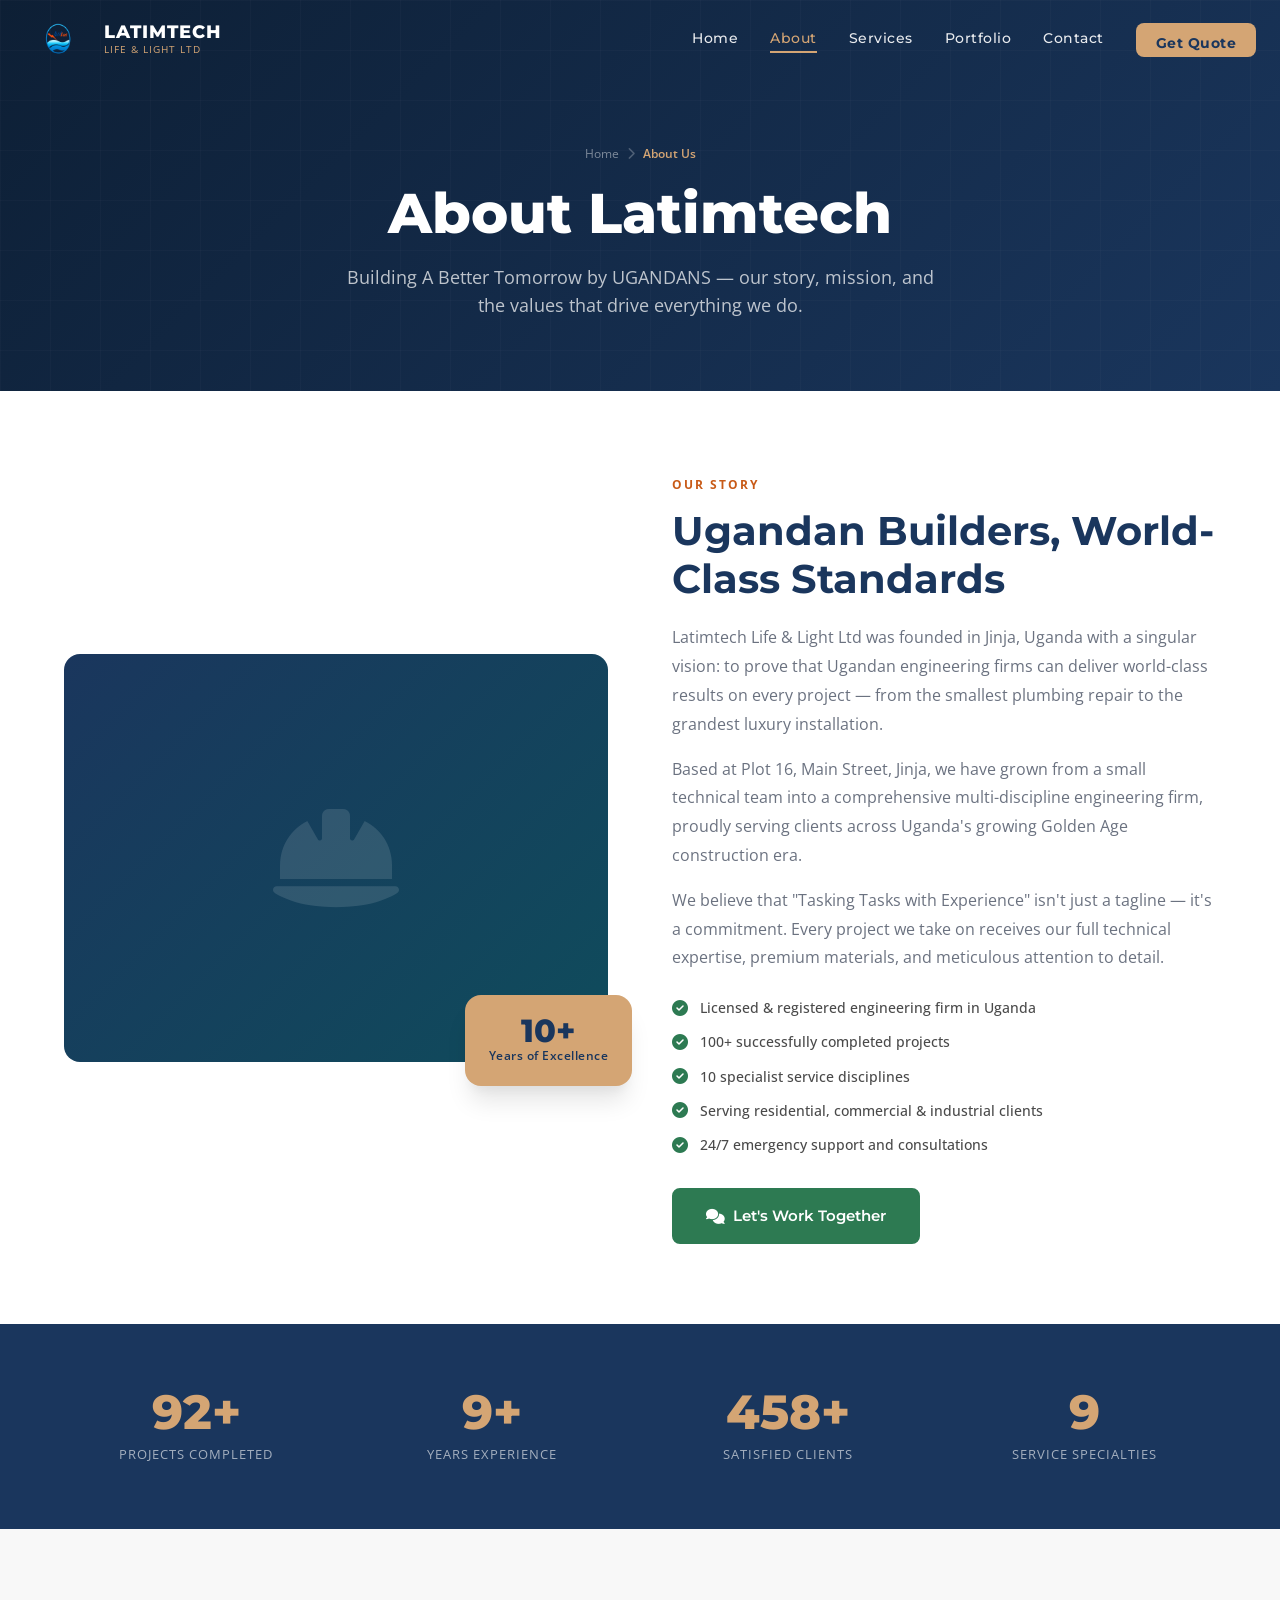
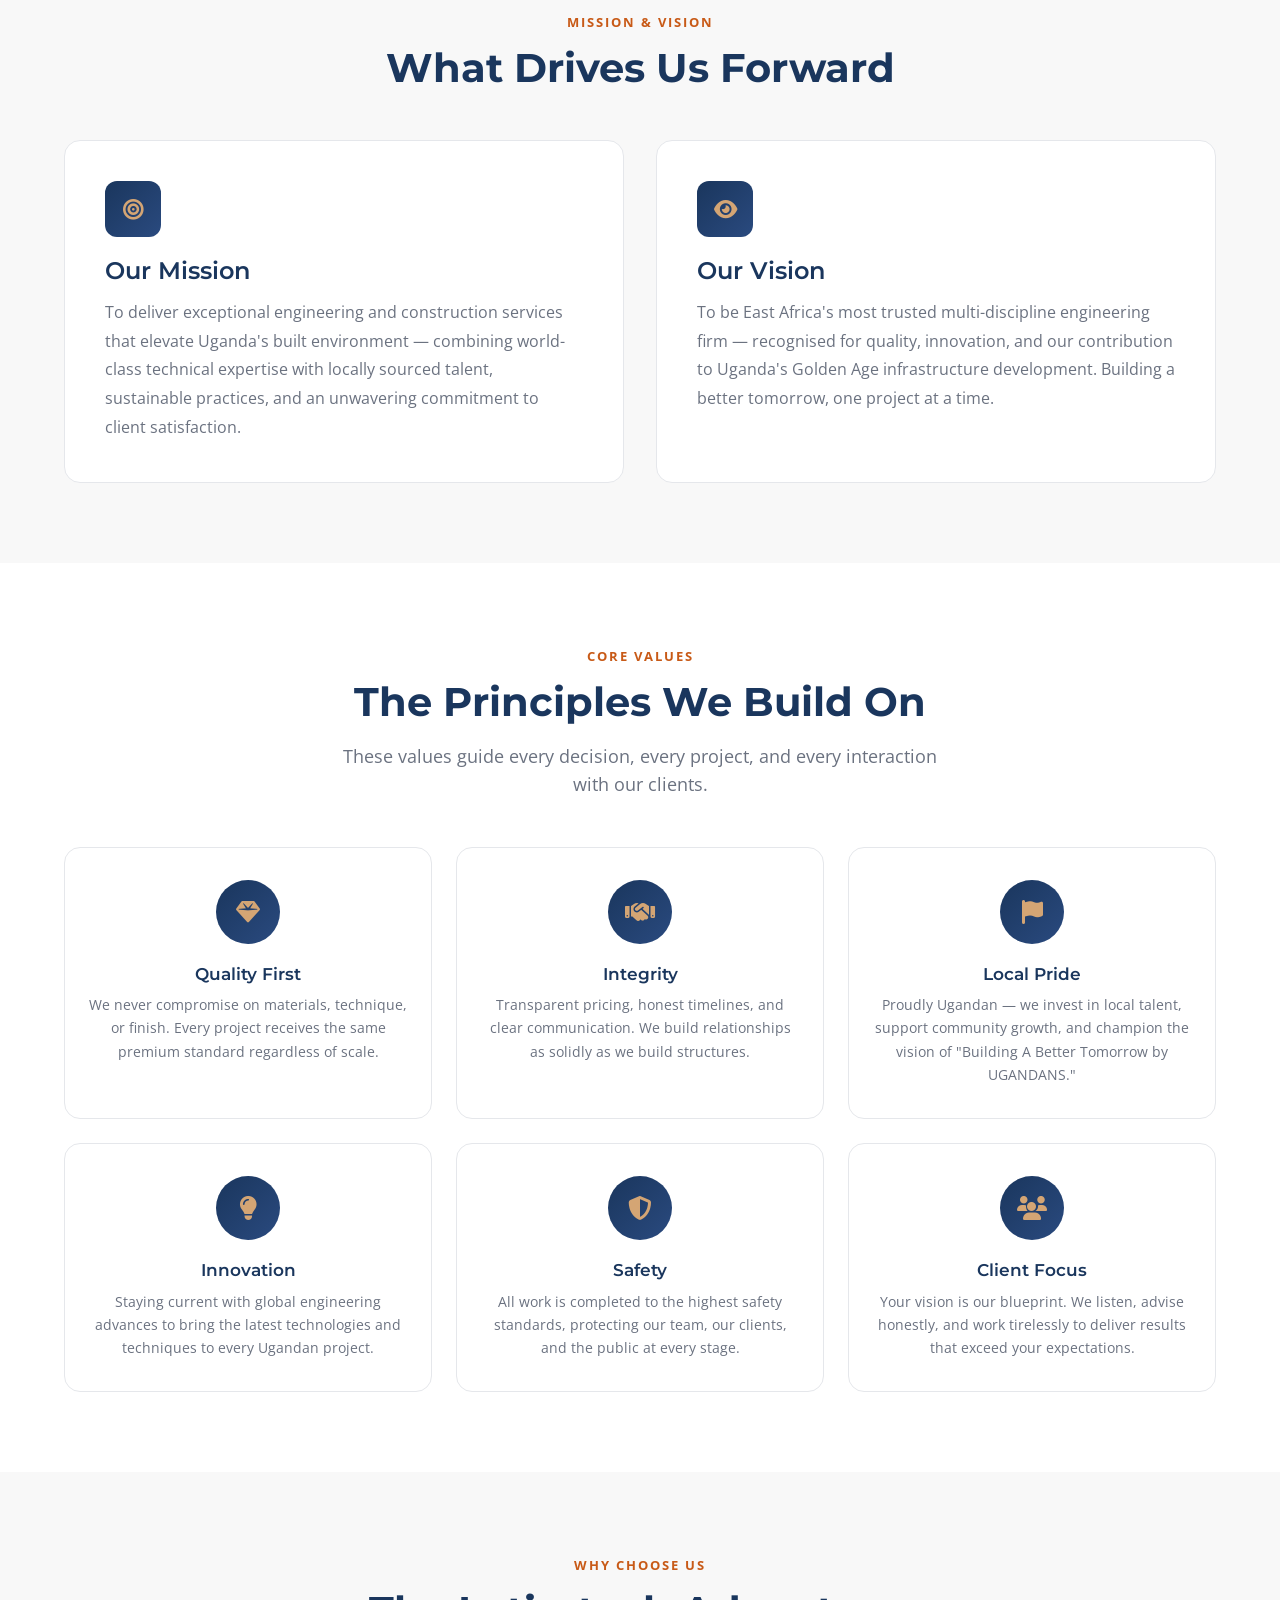
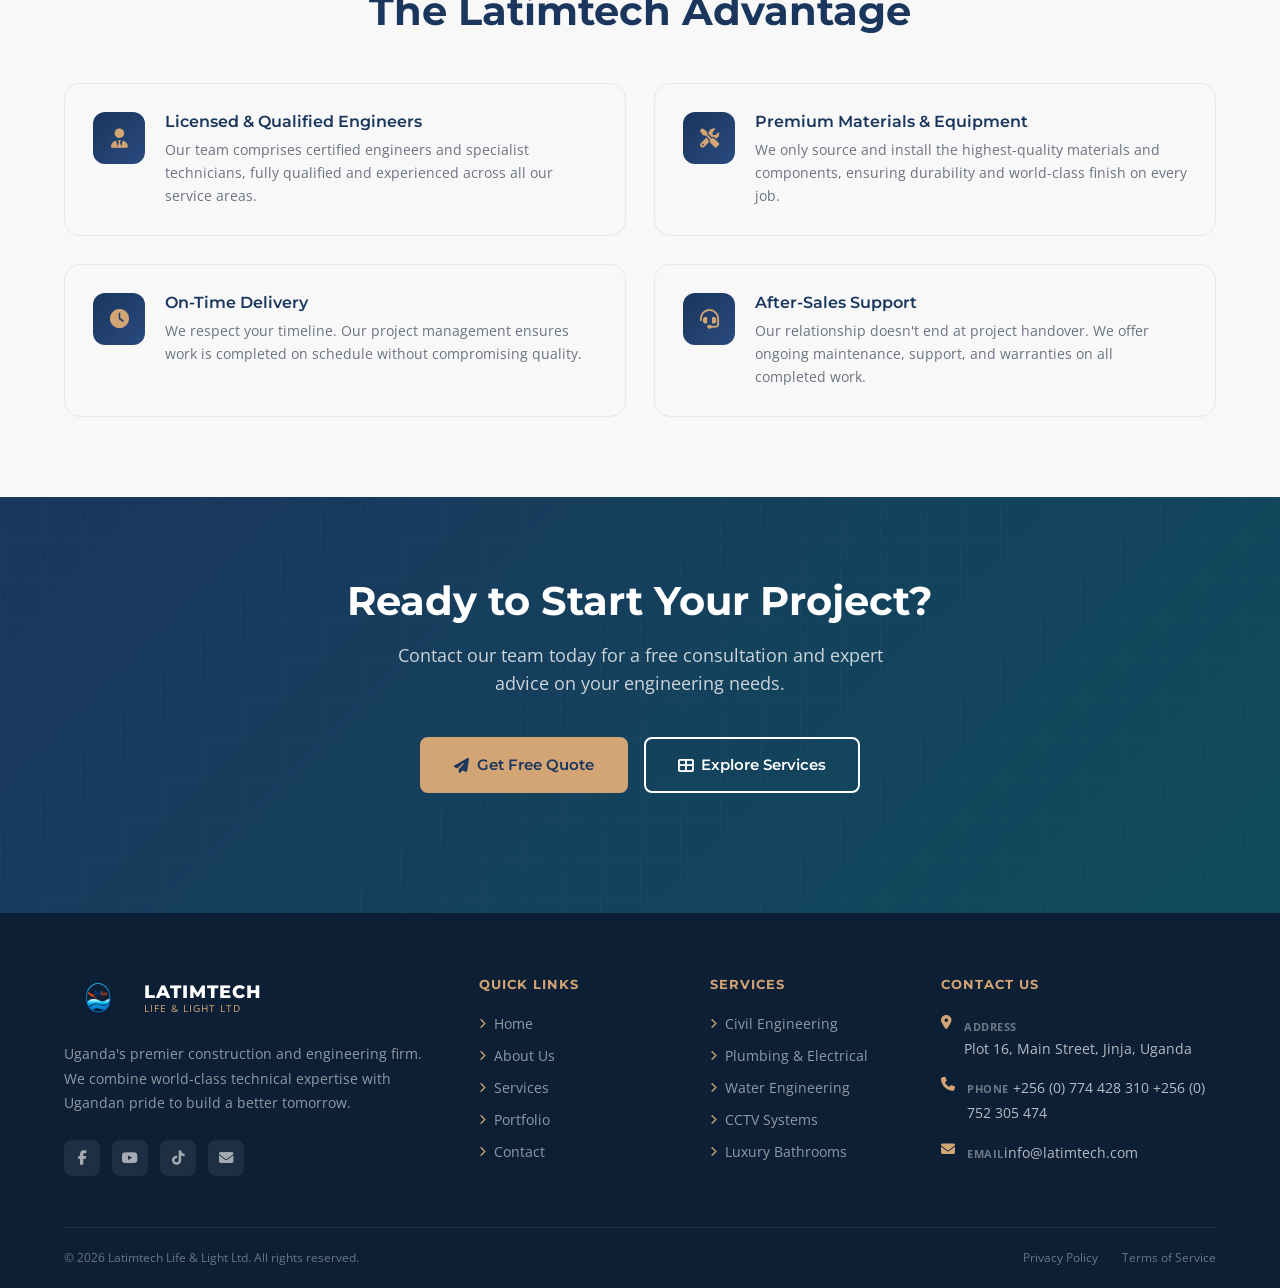
==== about.html @ 53594153 "Initial commit via Netlify" ====
<!DOCTYPE html>
<html lang="en">
<head>
  <meta charset="UTF-8" />
  <meta name="viewport" content="width=device-width, initial-scale=1.0" />
  <title>About Us — Latimtech Life & Light Ltd</title>
  <meta name="description" content="Learn about Latimtech Life & Light Ltd — Uganda's premier engineering firm based in Jinja. Our story, mission, values, and commitment to building a better Uganda." />
  <link rel="preconnect" href="https://fonts.googleapis.com" />
  <link rel="preconnect" href="https://fonts.gstatic.com" crossorigin />
  <link rel="preconnect" href="https://cdnjs.cloudflare.com" crossorigin />
  <link rel="preload" href="https://fonts.googleapis.com/css2?family=Montserrat:wght@400;500;600;700;800&family=Open+Sans:wght@300;400;500;600&display=swap" as="style" onload="this.onload=null;this.rel='stylesheet'" />
  <noscript><link href="https://fonts.googleapis.com/css2?family=Montserrat:wght@400;500;600;700;800&family=Open+Sans:wght@300;400;500;600&display=swap" rel="stylesheet" /></noscript>
  <link rel="preload" href="https://cdnjs.cloudflare.com/ajax/libs/font-awesome/6.4.2/css/all.min.css" as="style" onload="this.onload=null;this.rel='stylesheet'" />
  <noscript><link rel="stylesheet" href="https://cdnjs.cloudflare.com/ajax/libs/font-awesome/6.4.2/css/all.min.css" /></noscript>
  <link rel="stylesheet" href="css/style.css" />
</head>
<body>

<!-- ===== HEADER ===== -->
<header class="header scrolled" id="header">
  <nav class="nav">
    <a href="index.html" class="nav-logo">
      <img src="images/icon.png" class="nav-logo-img" alt="Latimtech Logo" width="45" height="45">
      <div class="nav-logo-text">
        <span class="name">LATIMTECH</span>
        <span class="tag">Life &amp; Light Ltd</span>
      </div>
    </a>
    <div class="nav-links">
      <a href="index.html">Home</a>
      <a href="about.html" class="active">About</a>
      <a href="services.html">Services</a>
      <a href="portfolio.html">Portfolio</a>
      <a href="contact.html">Contact</a>
      <a href="contact.html" class="nav-cta">Get Quote</a>
    </div>
    <button class="hamburger" id="hamburger" aria-label="Toggle navigation">
      <span></span><span></span><span></span>
    </button>
  </nav>
  <div class="mobile-menu" id="mobileMenu">
    <a href="index.html">Home</a>
    <a href="about.html">About Us</a>
    <a href="services.html">Services</a>
    <a href="portfolio.html">Portfolio</a>
    <a href="contact.html">Contact Us</a>
    <a href="contact.html" class="mobile-cta">Get Free Quote</a>
  </div>
</header>

<!-- ===== PAGE HERO ===== -->
<section class="page-hero">
  <div class="container">
    <div class="page-hero-content">
      <div class="breadcrumb">
        <a href="index.html">Home</a>
        <span class="sep"><i class="fas fa-chevron-right"></i></span>
        <span class="current">About Us</span>
      </div>
      <h1>About Latimtech</h1>
      <p>Building A Better Tomorrow by UGANDANS — our story, mission, and the values that drive everything we do.</p>
    </div>
  </div>
</section>

<!-- ===== OUR STORY ===== -->
<section class="section bg-white">
  <div class="container">
    <div class="about-story">
      <div class="about-visual fade-in-left">
        <div class="about-img-wrap">
          <i class="fas fa-hard-hat"></i>
        </div>
        <div class="about-badge">
          <div class="num">10+</div>
          <div class="lbl">Years of Excellence</div>
        </div>
      </div>
      <div class="about-text fade-in-right">
        <span class="label">Our Story</span>
        <h2>Ugandan Builders, World-Class Standards</h2>
        <p>Latimtech Life &amp; Light Ltd was founded in Jinja, Uganda with a singular vision: to prove that Ugandan engineering firms can deliver world-class results on every project — from the smallest plumbing repair to the grandest luxury installation.</p>
        <p>Based at Plot 16, Main Street, Jinja, we have grown from a small technical team into a comprehensive multi-discipline engineering firm, proudly serving clients across Uganda's growing Golden Age construction era.</p>
        <p>We believe that "Tasking Tasks with Experience" isn't just a tagline — it's a commitment. Every project we take on receives our full technical expertise, premium materials, and meticulous attention to detail.</p>
        <div class="about-checks">
          <div class="about-check"><i class="fas fa-check-circle"></i> Licensed &amp; registered engineering firm in Uganda</div>
          <div class="about-check"><i class="fas fa-check-circle"></i> 100+ successfully completed projects</div>
          <div class="about-check"><i class="fas fa-check-circle"></i> 10 specialist service disciplines</div>
          <div class="about-check"><i class="fas fa-check-circle"></i> Serving residential, commercial &amp; industrial clients</div>
          <div class="about-check"><i class="fas fa-check-circle"></i> 24/7 emergency support and consultations</div>
        </div>
        <a href="contact.html" class="btn btn-primary"><i class="fas fa-comments"></i> Let's Work Together</a>
      </div>
    </div>
  </div>
</section>

<!-- ===== STATS ===== -->
<section class="stats-band">
  <div class="container">
    <div class="stats-grid">
      <div class="stat-item text-center">
        <div class="stat-number" data-count="100" data-suffix="+">100+</div>
        <div class="stat-label">Projects Completed</div>
      </div>
      <div class="stat-item text-center">
        <div class="stat-number" data-count="10" data-suffix="+">10+</div>
        <div class="stat-label">Years Experience</div>
      </div>
      <div class="stat-item text-center">
        <div class="stat-number" data-count="500" data-suffix="+">500+</div>
        <div class="stat-label">Satisfied Clients</div>
      </div>
      <div class="stat-item text-center">
        <div class="stat-number" data-count="10" data-suffix="">10</div>
        <div class="stat-label">Service Specialties</div>
      </div>
    </div>
  </div>
</section>

<!-- ===== MISSION & VISION ===== -->
<section class="section bg-gray">
  <div class="container">
    <div class="section-header fade-in">
      <span class="label">Mission &amp; Vision</span>
      <h2>What Drives Us Forward</h2>
    </div>
    <div class="two-col-grid fade-in">
      <div class="info-card">
        <div class="info-icon"><i class="fas fa-bullseye"></i></div>
        <h3>Our Mission</h3>
        <p>To deliver exceptional engineering and construction services that elevate Uganda's built environment — combining world-class technical expertise with locally sourced talent, sustainable practices, and an unwavering commitment to client satisfaction.</p>
      </div>
      <div class="info-card">
        <div class="info-icon"><i class="fas fa-eye"></i></div>
        <h3>Our Vision</h3>
        <p>To be East Africa's most trusted multi-discipline engineering firm — recognised for quality, innovation, and our contribution to Uganda's Golden Age infrastructure development. Building a better tomorrow, one project at a time.</p>
      </div>
    </div>
  </div>
</section>

<!-- ===== CORE VALUES ===== -->
<section class="section bg-white">
  <div class="container">
    <div class="section-header fade-in">
      <span class="label">Core Values</span>
      <h2>The Principles We Build On</h2>
      <p>These values guide every decision, every project, and every interaction with our clients.</p>
    </div>
    <div class="values-grid">
      <div class="value-card">
        <div class="value-icon"><i class="fas fa-gem"></i></div>
        <h3>Quality First</h3>
        <p>We never compromise on materials, technique, or finish. Every project receives the same premium standard regardless of scale.</p>
      </div>
      <div class="value-card">
        <div class="value-icon"><i class="fas fa-handshake"></i></div>
        <h3>Integrity</h3>
        <p>Transparent pricing, honest timelines, and clear communication. We build relationships as solidly as we build structures.</p>
      </div>
      <div class="value-card">
        <div class="value-icon"><i class="fas fa-flag"></i></div>
        <h3>Local Pride</h3>
        <p>Proudly Ugandan — we invest in local talent, support community growth, and champion the vision of "Building A Better Tomorrow by UGANDANS."</p>
      </div>
      <div class="value-card">
        <div class="value-icon"><i class="fas fa-lightbulb"></i></div>
        <h3>Innovation</h3>
        <p>Staying current with global engineering advances to bring the latest technologies and techniques to every Ugandan project.</p>
      </div>
      <div class="value-card">
        <div class="value-icon"><i class="fas fa-shield-alt"></i></div>
        <h3>Safety</h3>
        <p>All work is completed to the highest safety standards, protecting our team, our clients, and the public at every stage.</p>
      </div>
      <div class="value-card">
        <div class="value-icon"><i class="fas fa-users"></i></div>
        <h3>Client Focus</h3>
        <p>Your vision is our blueprint. We listen, advise honestly, and work tirelessly to deliver results that exceed your expectations.</p>
      </div>
    </div>
  </div>
</section>

<!-- ===== WHY CHOOSE US ===== -->
<section class="section bg-gray">
  <div class="container">
    <div class="section-header fade-in">
      <span class="label">Why Choose Us</span>
      <h2>The Latimtech Advantage</h2>
    </div>
    <div class="why-grid">
      <div class="why-item">
        <div class="why-icon"><i class="fas fa-user-tie"></i></div>
        <div class="why-text">
          <h4>Licensed &amp; Qualified Engineers</h4>
          <p>Our team comprises certified engineers and specialist technicians, fully qualified and experienced across all our service areas.</p>
        </div>
      </div>
      <div class="why-item">
        <div class="why-icon"><i class="fas fa-tools"></i></div>
        <div class="why-text">
          <h4>Premium Materials &amp; Equipment</h4>
          <p>We only source and install the highest-quality materials and components, ensuring durability and world-class finish on every job.</p>
        </div>
      </div>
      <div class="why-item">
        <div class="why-icon"><i class="fas fa-clock"></i></div>
        <div class="why-text">
          <h4>On-Time Delivery</h4>
          <p>We respect your timeline. Our project management ensures work is completed on schedule without compromising quality.</p>
        </div>
      </div>
      <div class="why-item">
        <div class="why-icon"><i class="fas fa-headset"></i></div>
        <div class="why-text">
          <h4>After-Sales Support</h4>
          <p>Our relationship doesn't end at project handover. We offer ongoing maintenance, support, and warranties on all completed work.</p>
        </div>
      </div>
    </div>
  </div>
</section>

<!-- ===== CTA ===== -->
<section class="cta-section">
  <div class="container">
    <div class="cta-content fade-in">
      <h2>Ready to Start Your Project?</h2>
      <p>Contact our team today for a free consultation and expert advice on your engineering needs.</p>
      <div class="cta-actions">
        <a href="contact.html" class="btn btn-gold"><i class="fas fa-paper-plane"></i> Get Free Quote</a>
        <a href="services.html" class="btn btn-secondary"><i class="fas fa-th-large"></i> Explore Services</a>
      </div>
    </div>
  </div>
</section>

<!-- ===== FOOTER ===== -->
<footer class="footer">
  <div class="container">
    <div class="footer-grid">
      <div class="footer-brand">
        <a href="index.html" class="nav-logo">
          <img src="images/icon.png" class="nav-logo-img" alt="Latimtech Logo" width="45" height="45">
          <div class="nav-logo-text">
            <span class="name">LATIMTECH</span>
            <span class="tag">Life &amp; Light Ltd</span>
          </div>
        </a>
        <p>Uganda's premier construction and engineering firm. We combine world-class technical expertise with Ugandan pride to build a better tomorrow.</p>
        <div class="footer-social">
          <a href="https://www.facebook.com/share/1B4zsSedzb/" class="social-link" target="_blank" rel="noopener" aria-label="Facebook"><i class="fab fa-facebook-f"></i></a>
          <a href="https://youtube.com/@latimjoseph6804?si=GJ_v-BW0ujTYFnk6" class="social-link" target="_blank" rel="noopener" aria-label="YouTube"><i class="fab fa-youtube"></i></a>
          <a href="https://tiktok.com/@latimtech" class="social-link" target="_blank" rel="noopener" aria-label="TikTok"><i class="fab fa-tiktok"></i></a>
          <a href="mailto:info@latimtech.com" class="social-link" aria-label="Email"><i class="fas fa-envelope"></i></a>
        </div>
      </div>
      <div class="footer-col">
        <h5>Quick Links</h5>
        <ul class="footer-links">
          <li><a href="index.html"><i class="fas fa-chevron-right"></i> Home</a></li>
          <li><a href="about.html"><i class="fas fa-chevron-right"></i> About Us</a></li>
          <li><a href="services.html"><i class="fas fa-chevron-right"></i> Services</a></li>
          <li><a href="portfolio.html"><i class="fas fa-chevron-right"></i> Portfolio</a></li>
          <li><a href="contact.html"><i class="fas fa-chevron-right"></i> Contact</a></li>
        </ul>
      </div>
      <div class="footer-col">
        <h5>Services</h5>
        <ul class="footer-links">
          <li><a href="services.html"><i class="fas fa-chevron-right"></i> Civil Engineering</a></li>
          <li><a href="services.html"><i class="fas fa-chevron-right"></i> Plumbing &amp; Electrical</a></li>
          <li><a href="services.html"><i class="fas fa-chevron-right"></i> Water Engineering</a></li>
          <li><a href="services.html"><i class="fas fa-chevron-right"></i> CCTV Systems</a></li>
          <li><a href="services.html"><i class="fas fa-chevron-right"></i> Luxury Bathrooms</a></li>
        </ul>
      </div>
      <div class="footer-col">
        <h5>Contact Us</h5>
        <div class="footer-contact-item">
          <i class="fas fa-map-marker-alt"></i>
          <div><span class="fc-label">Address</span><p>Plot 16, Main Street, Jinja, Uganda</p></div>
        </div>
        <div class="footer-contact-item">
          <i class="fas fa-phone"></i>
          <div>
            <span class="fc-label">Phone</span>
            <a href="tel:+256774428310">+256 (0) 774 428 310</a>
            <a href="tel:+256752305474">+256 (0) 752 305 474</a>
          </div>
        </div>
        <div class="footer-contact-item">
          <i class="fas fa-envelope"></i>
          <div><span class="fc-label">Email</span><a href="mailto:info@latimtech.com">info@latimtech.com</a></div>
        </div>
      </div>
    </div>
  </div>
  <div class="container">
    <div class="footer-bottom">
      <p>&copy; 2026 Latimtech Life &amp; Light Ltd. All rights reserved.</p>
      <div class="footer-links-row"><a href="#">Privacy Policy</a><a href="#">Terms of Service</a></div>
    </div>
  </div>
</footer>

<script src="js/main.js" defer></script>
</body>
</html>
---- css/style.css ----
/* ============================================================
   LATIMTECH LIFE & LIGHT LTD — Modern Website Stylesheet
   ============================================================ */

/* --- Reset & Base ----------------------------------------- */
*, *::before, *::after { box-sizing: border-box; margin: 0; padding: 0; }
html { scroll-behavior: smooth; font-size: 16px; }
body {
  font-family: 'Open Sans', sans-serif;
  color: var(--text);
  background-color: var(--bg);
  line-height: 1.6;
  overflow-x: hidden;
}

/* --- CSS Variables ---------------------------------------- */
:root {
  --primary:       #1A365D;
  --primary-dark:  #0D1F35;
  --primary-light: #2A4A7F;
  --secondary:     #D4A574;
  --accent:        #C85A17;
  --cta:           #2D7A52;
  --cta-dark:      #1F5A3A;
  --text:          #4A4A4A;
  --text-light:    #6B7280;
  --bg:            #F8F8F8;
  --bg-dark:       #F0F0F0;
  --white:         #FFFFFF;
  --border:        #E5E7EB;
  --shadow:        0 4px 6px -1px rgba(0,0,0,.10), 0 2px 4px -1px rgba(0,0,0,.06);
  --shadow-lg:     0 10px 15px -3px rgba(0,0,0,.10), 0 4px 6px -2px rgba(0,0,0,.05);
  --shadow-xl:     0 20px 25px -5px rgba(0,0,0,.10), 0 10px 10px -5px rgba(0,0,0,.04);
  --radius:        8px;
  --radius-lg:     16px;
  --transition:    all 0.3s ease;
  --nav-height:    80px;
}

/* --- Typography ------------------------------------------- */
h1,h2,h3,h4,h5,h6 { font-family:'Montserrat',sans-serif; line-height:1.2; color:var(--primary); }
h1 { font-size:clamp(2rem,5vw,3.5rem);   font-weight:800; }
h2 { font-size:clamp(1.75rem,4vw,2.5rem); font-weight:700; }
h3 { font-size:clamp(1.2rem,3vw,1.5rem);  font-weight:600; }
h4 { font-size:1.125rem; font-weight:600; }
p  { margin-bottom:1rem; color:var(--text); }
a  { color:var(--primary); text-decoration:none; transition:var(--transition); }
a:hover { color:var(--accent); }
ul { list-style:none; }
img { max-width:100%; height:auto; display:block; }

/* --- Utilities -------------------------------------------- */
.container { max-width:1200px; margin:0 auto; padding:0 1.5rem; }
.section    { padding:5rem 0; }
.text-center { text-align:center; }
.bg-white    { background-color:var(--white); }
.bg-gray     { background-color:var(--bg); }
.bg-primary  { background-color:var(--primary); }

.section-header { text-align:center; margin-bottom:3rem; }
.section-header .label {
  display:inline-block; font-size:.8rem; font-weight:700;
  letter-spacing:2px; text-transform:uppercase;
  color:var(--accent); margin-bottom:.75rem;
}
.section-header h2 { margin-bottom:1rem; }
.section-header p  {
  font-size:1.1rem; color:var(--text-light);
  max-width:600px; margin:0 auto;
}

/* Buttons */
.btn {
  display:inline-flex; align-items:center; gap:.5rem;
  padding:.875rem 2rem; border-radius:var(--radius);
  font-family:'Montserrat',sans-serif; font-weight:600;
  font-size:.9375rem; transition:var(--transition);
  cursor:pointer; border:2px solid transparent;
}
.btn-primary { background:var(--cta); color:var(--white); border-color:var(--cta); }
.btn-primary:hover {
  background:var(--cta-dark); border-color:var(--cta-dark); color:var(--white);
  transform:translateY(-2px); box-shadow:0 8px 20px rgba(45,122,82,.3);
}
.btn-secondary { background:transparent; color:var(--white); border-color:var(--white); }
.btn-secondary:hover { background:var(--white); color:var(--primary); }
.btn-outline { background:transparent; color:var(--primary); border-color:var(--primary); }
.btn-outline:hover { background:var(--primary); color:var(--white); }
.btn-gold { background:var(--secondary); color:var(--primary); border-color:var(--secondary); }
.btn-gold:hover { background:#C4955E; border-color:#C4955E; transform:translateY(-2px); }

/* Scroll animations */
.fade-in       { opacity:0; transform:translateY(30px); transition:opacity .6s ease,transform .6s ease; }
.fade-in-left  { opacity:0; transform:translateX(-30px); transition:opacity .6s ease,transform .6s ease; }
.fade-in-right { opacity:0; transform:translateX(30px);  transition:opacity .6s ease,transform .6s ease; }
.fade-in.visible, .fade-in-left.visible, .fade-in-right.visible { opacity:1; transform:none; }

/* --- Header / Navigation ---------------------------------- */
.header {
  position:fixed; top:0; left:0; right:0; z-index:1000;
  height:var(--nav-height);
  background:transparent;
  transition:background .3s ease, box-shadow .3s ease;
}
.header.scrolled {
  background:var(--primary-dark);
  box-shadow:0 2px 20px rgba(0,0,0,.3);
}
.nav {
  display:flex; align-items:center; justify-content:space-between;
  height:100%; padding:0 1.5rem;
  max-width:1400px; margin:0 auto;
}
.nav-logo { display:flex; align-items:center; gap:.75rem; }
.nav-logo-img {
  height:45px; width:auto; object-fit:contain;
  flex-shrink:0; display:block;
  transition:transform .25s ease, opacity .25s ease;
}
.nav-logo:hover .nav-logo-img { transform:scale(1.06); opacity:.9; }
.nav-logo-text { display:flex; flex-direction:column; }
.nav-logo-text .name {
  font-family:'Montserrat',sans-serif; font-weight:800;
  font-size:1.15rem; color:var(--white); letter-spacing:1px; line-height:1;
}
.nav-logo-text .tag {
  font-size:.6rem; color:var(--secondary);
  letter-spacing:1px; text-transform:uppercase;
}
.nav-links { display:flex; align-items:center; gap:2rem; }
.nav-links a {
  font-family:'Montserrat',sans-serif; font-weight:500;
  font-size:.875rem; color:rgba(255,255,255,.9);
  letter-spacing:.5px; position:relative; padding-bottom:3px;
}
.nav-links a::after {
  content:''; position:absolute; bottom:0; left:0; right:0;
  height:2px; background:var(--secondary);
  transform:scaleX(0); transition:transform .3s ease; transform-origin:center;
}
.nav-links a:hover, .nav-links a.active { color:var(--secondary); }
.nav-links a:hover::after, .nav-links a.active::after { transform:scaleX(1); }
.nav-cta {
  background:var(--secondary) !important; color:var(--primary) !important;
  padding:.55rem 1.25rem; border-radius:var(--radius); font-weight:700 !important;
}
.nav-cta::after { display:none !important; }
.nav-cta:hover { background:#C4955E !important; transform:translateY(-1px); }

.hamburger {
  display:none; flex-direction:column; gap:5px;
  cursor:pointer; padding:4px; background:none; border:none;
}
.hamburger span { display:block; width:24px; height:2px; background:var(--white); border-radius:2px; transition:var(--transition); }
.hamburger.active span:nth-child(1) { transform:translateY(7px) rotate(45deg); }
.hamburger.active span:nth-child(2) { opacity:0; }
.hamburger.active span:nth-child(3) { transform:translateY(-7px) rotate(-45deg); }

.mobile-menu {
  display:none; position:fixed; top:var(--nav-height); left:0; right:0;
  background:var(--primary-dark); padding:1.5rem;
  flex-direction:column; z-index:999;
  border-top:1px solid rgba(255,255,255,.1);
}
.mobile-menu.active { display:flex; }
.mobile-menu a {
  color:rgba(255,255,255,.9); font-family:'Montserrat',sans-serif;
  font-weight:500; padding:1rem 0;
  border-bottom:1px solid rgba(255,255,255,.08); font-size:1rem;
}
.mobile-menu a.mobile-cta {
  border:none; margin-top:.75rem; background:var(--secondary);
  color:var(--primary); font-weight:700;
  padding:1rem 1.5rem; border-radius:var(--radius); text-align:center;
}

/* --- Hero ------------------------------------------------- */
.hero {
  min-height:100vh; position:relative;
  display:flex; align-items:center; overflow:hidden;
  background:linear-gradient(135deg,#0D1F35 0%,#1A365D 50%,#0F4C5C 100%);
}
.hero-pattern {
  position:absolute; inset:0;
  background-image:
    linear-gradient(rgba(255,255,255,.025) 1px,transparent 1px),
    linear-gradient(90deg,rgba(255,255,255,.025) 1px,transparent 1px);
  background-size:50px 50px;
}
.hero-orb {
  position:absolute; border-radius:50%;
  background:radial-gradient(circle,rgba(212,165,116,.18) 0%,transparent 70%);
  width:700px; height:700px; top:-150px; right:-150px; pointer-events:none;
}
.hero-orb-2 {
  position:absolute; border-radius:50%;
  background:radial-gradient(circle,rgba(15,76,92,.45) 0%,transparent 70%);
  width:500px; height:500px; bottom:-100px; left:5%; pointer-events:none;
}
.hero-content {
  position:relative; z-index:1; max-width:1200px;
  margin:0 auto; padding:0 1.5rem; width:100%; padding-top:5rem;
}
.hero-badge {
  display:inline-flex; align-items:center; gap:.5rem;
  background:rgba(212,165,116,.12); border:1px solid rgba(212,165,116,.3);
  color:var(--secondary); padding:.45rem 1rem; border-radius:50px;
  font-size:.75rem; font-weight:700; letter-spacing:1.5px;
  text-transform:uppercase; margin-bottom:1.5rem;
}
.hero h1 { color:var(--white); margin-bottom:1.5rem; max-width:780px; line-height:1.15; }
.hero h1 span { color:var(--secondary); }
.hero-sub {
  font-size:1.125rem; color:rgba(255,255,255,.78);
  max-width:600px; margin-bottom:2.5rem; line-height:1.75;
}
.hero-actions { display:flex; gap:1rem; flex-wrap:wrap; margin-bottom:3rem; }
.hero-divider {
  width:60px; height:3px; margin-bottom:2.5rem;
  background:linear-gradient(90deg,var(--secondary),transparent);
}
.hero-stats { display:flex; gap:3rem; padding-top:2.5rem; border-top:1px solid rgba(255,255,255,.12); }
.hero-stat { display:flex; flex-direction:column; }
.hero-stat .number {
  font-family:'Montserrat',sans-serif; font-size:2.25rem;
  font-weight:800; color:var(--secondary); line-height:1;
}
.hero-stat .lbl {
  font-size:.75rem; color:rgba(255,255,255,.55);
  text-transform:uppercase; letter-spacing:1px; margin-top:.25rem;
}
.hero-scroll {
  position:absolute; bottom:2rem; left:50%; transform:translateX(-50%);
  display:flex; flex-direction:column; align-items:center; gap:.4rem;
  color:rgba(255,255,255,.4); font-size:.7rem;
  animation:bounceDown 2s infinite;
}
@keyframes bounceDown {
  0%,100% { transform:translateX(-50%) translateY(0); }
  50%      { transform:translateX(-50%) translateY(8px); }
}

/* --- Trust Bar -------------------------------------------- */
.trust-bar {
  background:var(--white); padding:1.25rem 0;
  border-bottom:1px solid var(--border); box-shadow:var(--shadow);
}
.trust-inner {
  display:flex; align-items:center;
  justify-content:space-around; flex-wrap:wrap; gap:1.25rem;
}
.trust-item { display:flex; align-items:center; gap:.75rem; }
.trust-item i { color:var(--cta); font-size:1.2rem; }
.trust-item span {
  font-family:'Montserrat',sans-serif; font-weight:600;
  font-size:.8rem; color:var(--primary);
}

/* --- Services Grid ---------------------------------------- */
.services-grid {
  display:grid; grid-template-columns:repeat(3,1fr); gap:1.75rem;
}
.service-card {
  background:var(--white); border-radius:var(--radius-lg);
  padding:2rem; border:1px solid var(--border);
  transition:var(--transition); position:relative; overflow:hidden;
}
.service-card::before {
  content:''; position:absolute; top:0; left:0; right:0; height:3px;
  background:linear-gradient(90deg,var(--primary),var(--secondary));
  transform:scaleX(0); transition:transform .3s ease; transform-origin:left;
}
.service-card:hover { transform:translateY(-6px); box-shadow:var(--shadow-xl); border-color:transparent; }
.service-card:hover::before { transform:scaleX(1); }
.service-icon {
  width:60px; height:60px; border-radius:12px;
  background:linear-gradient(135deg,rgba(26,54,93,.09),rgba(212,165,116,.09));
  display:flex; align-items:center; justify-content:center;
  margin-bottom:1.25rem; transition:var(--transition);
}
.service-icon i { font-size:1.5rem; color:var(--primary); transition:var(--transition); }
.service-card:hover .service-icon { background:linear-gradient(135deg,var(--primary),var(--primary-light)); }
.service-card:hover .service-icon i { color:var(--secondary); }
.service-card h3 { font-size:1.05rem; margin-bottom:.6rem; }
.service-card p  { font-size:.875rem; color:var(--text-light); margin-bottom:1.25rem; line-height:1.65; }
.service-link {
  display:inline-flex; align-items:center; gap:.4rem;
  font-family:'Montserrat',sans-serif; font-weight:700;
  font-size:.8rem; color:var(--accent);
}
.service-link i { font-size:.7rem; transition:transform .3s ease; }
.service-card:hover .service-link i { transform:translateX(4px); }

/* --- Projects Grid ---------------------------------------- */
.projects-filter {
  display:flex; justify-content:center; gap:.75rem;
  margin-bottom:2.5rem; flex-wrap:wrap;
}
.filter-btn {
  padding:.45rem 1.2rem; border:2px solid var(--border);
  background:var(--white); border-radius:50px;
  font-family:'Montserrat',sans-serif; font-weight:600;
  font-size:.78rem; color:var(--text); cursor:pointer;
  transition:var(--transition); letter-spacing:.5px;
}
.filter-btn:hover, .filter-btn.active { background:var(--primary); border-color:var(--primary); color:var(--white); }

.projects-grid {
  display:grid; grid-template-columns:repeat(3,1fr); gap:1.5rem;
}
.project-card {
  border-radius:var(--radius-lg); overflow:hidden;
  position:relative; aspect-ratio:4/3; cursor:pointer;
  transition:transform .3s ease, box-shadow .3s ease;
}
.project-card:hover { transform:translateY(-4px); box-shadow:var(--shadow-xl); }
.project-thumb {
  width:100%; height:100%;
  display:flex; flex-direction:column;
  align-items:center; justify-content:center; gap:.75rem;
  transition:transform .4s ease;
}
.project-card:hover .project-thumb { transform:scale(1.05); }
.project-thumb i    { font-size:3rem; color:rgba(255,255,255,.35); }
.project-thumb .cat { font-size:.7rem; color:rgba(255,255,255,.45); font-weight:700; letter-spacing:2px; text-transform:uppercase; }
.project-overlay {
  position:absolute; inset:0;
  background:linear-gradient(to top,rgba(10,25,50,.95) 0%,rgba(10,25,50,.35) 55%,transparent 100%);
  display:flex; flex-direction:column; justify-content:flex-end;
  padding:1.5rem; opacity:0; transition:opacity .3s ease;
}
.project-card:hover .project-overlay { opacity:1; }
.project-overlay h4   { color:var(--white); font-size:.95rem; margin-bottom:.2rem; }
.project-overlay .cl  { font-size:.75rem; color:var(--secondary); font-weight:700; letter-spacing:1px; text-transform:uppercase; }
.projects-cta { text-align:center; margin-top:2.5rem; }

/* --- Why Choose Us ---------------------------------------- */
.why-grid {
  display:grid; grid-template-columns:repeat(2,1fr); gap:1.75rem;
}
.why-item {
  display:flex; gap:1.25rem; padding:1.75rem;
  border-radius:var(--radius-lg); border:1px solid var(--border);
  transition:var(--transition);
}
.why-item:hover { border-color:transparent; box-shadow:var(--shadow-lg); transform:translateY(-3px); }
.why-icon {
  flex-shrink:0; width:52px; height:52px;
  background:linear-gradient(135deg,var(--primary),var(--primary-light));
  border-radius:12px; display:flex; align-items:center; justify-content:center;
}
.why-icon i { font-size:1.2rem; color:var(--secondary); }
.why-text h4 { color:var(--primary); margin-bottom:.4rem; font-size:1rem; }
.why-text p  { font-size:.875rem; color:var(--text-light); margin:0; line-height:1.65; }

/* --- Stats Band ------------------------------------------- */
.stats-band { background:var(--primary); padding:4rem 0; }
.stats-grid {
  display:grid; grid-template-columns:repeat(4,1fr);
  gap:2rem; text-align:center;
}
.stat-item .stat-number {
  font-family:'Montserrat',sans-serif; font-size:3rem;
  font-weight:800; color:var(--secondary); line-height:1; margin-bottom:.5rem;
}
.stat-item .stat-label { font-size:.8rem; color:rgba(255,255,255,.6); text-transform:uppercase; letter-spacing:1px; }

/* --- Testimonial Band ------------------------------------- */
.testimonial-band {
  background:linear-gradient(135deg,var(--primary-dark),var(--primary));
  padding:5rem 0;
}
.testimonial-inner { max-width:700px; margin:0 auto; text-align:center; }
.quote-icon { font-size:3.5rem; color:var(--secondary); opacity:.45; line-height:1; margin-bottom:1.5rem; }
.testimonial-inner blockquote {
  font-size:1.25rem; color:rgba(255,255,255,.88);
  font-style:italic; line-height:1.75; margin-bottom:1.5rem;
}
.testimonial-author { color:var(--secondary); font-family:'Montserrat',sans-serif; font-weight:700; font-size:.875rem; }

/* --- CTA Section ------------------------------------------ */
.cta-section {
  background:linear-gradient(135deg,var(--primary) 0%,#0F4C5C 100%);
  padding:5rem 0; text-align:center; position:relative; overflow:hidden;
}
.cta-section::before {
  content:''; position:absolute; inset:0;
  background-image:
    linear-gradient(rgba(255,255,255,.02) 1px,transparent 1px),
    linear-gradient(90deg,rgba(255,255,255,.02) 1px,transparent 1px);
  background-size:40px 40px;
}
.cta-content { position:relative; z-index:1; }
.cta-content h2 { color:var(--white); margin-bottom:1rem; }
.cta-content > p {
  color:rgba(255,255,255,.78); font-size:1.1rem; margin-bottom:2.5rem;
  max-width:500px; margin-left:auto; margin-right:auto;
}
.cta-actions { display:flex; justify-content:center; gap:1rem; flex-wrap:wrap; margin-bottom:2.5rem; }
.cta-contacts { display:flex; justify-content:center; gap:2.5rem; flex-wrap:wrap; }
.cta-contact-item { display:flex; align-items:center; gap:.7rem; color:rgba(255,255,255,.78); font-size:.9rem; }
.cta-contact-item i { color:var(--secondary); font-size:1rem; }
.cta-contact-item a { color:rgba(255,255,255,.9); font-weight:600; }
.cta-contact-item a:hover { color:var(--secondary); }

/* --- Footer ----------------------------------------------- */
.footer { background:var(--primary-dark); padding:4rem 0 0; }
.footer-grid {
  display:grid; grid-template-columns:2fr 1fr 1fr 1.5fr;
  gap:3rem; margin-bottom:3rem;
}
.footer-brand p {
  font-size:.875rem; color:rgba(255,255,255,.55);
  line-height:1.75; margin:1.25rem 0 1.5rem;
}
.footer-social { display:flex; gap:.75rem; }
.social-link {
  width:36px; height:36px; background:rgba(255,255,255,.07);
  border-radius:8px; display:flex; align-items:center; justify-content:center;
  color:rgba(255,255,255,.6); font-size:.9rem; transition:var(--transition);
}
.social-link:hover { background:var(--secondary); color:var(--primary); transform:translateY(-2px); }
.footer-col h5 {
  font-family:'Montserrat',sans-serif; font-weight:700; font-size:.8rem;
  letter-spacing:1px; text-transform:uppercase;
  color:var(--secondary); margin-bottom:1.25rem;
}
.footer-links { display:flex; flex-direction:column; gap:.6rem; }
.footer-links a {
  font-size:.875rem; color:rgba(255,255,255,.55);
  display:flex; align-items:center; gap:.5rem;
  transition:var(--transition);
}
.footer-links a i { font-size:.65rem; color:var(--secondary); }
.footer-links a:hover { color:var(--secondary); transform:translateX(3px); }
.footer-contact-item { display:flex; gap:.75rem; margin-bottom:.875rem; }
.footer-contact-item i { color:var(--secondary); font-size:.875rem; margin-top:2px; flex-shrink:0; }
.footer-contact-item .fc-label {
  font-size:.7rem; color:rgba(255,255,255,.4); font-weight:700;
  letter-spacing:.5px; text-transform:uppercase;
}
.footer-contact-item a, .footer-contact-item p {
  font-size:.875rem; color:rgba(255,255,255,.7); margin:0;
}
.footer-contact-item a:hover { color:var(--secondary); }
.footer-bottom {
  border-top:1px solid rgba(255,255,255,.08); padding:1.25rem 0;
  display:flex; align-items:center; justify-content:space-between;
  flex-wrap:wrap; gap:1rem;
}
.footer-bottom p, .footer-bottom a { font-size:.78rem; color:rgba(255,255,255,.38); margin:0; }
.footer-bottom a:hover { color:var(--secondary); }

/* --- Page Hero (inner pages) ------------------------------ */
.page-hero {
  padding:9rem 0 4.5rem;
  background:linear-gradient(135deg,var(--primary-dark),var(--primary));
  position:relative; overflow:hidden;
}
.page-hero::before {
  content:''; position:absolute; inset:0;
  background-image:
    linear-gradient(rgba(255,255,255,.02) 1px,transparent 1px),
    linear-gradient(90deg,rgba(255,255,255,.02) 1px,transparent 1px);
  background-size:50px 50px;
}
.page-hero-content { position:relative; z-index:1; text-align:center; }
.breadcrumb {
  display:flex; justify-content:center; align-items:center; gap:.5rem;
  font-size:.78rem; color:rgba(255,255,255,.45); margin-bottom:1rem;
}
.breadcrumb a { color:rgba(255,255,255,.45); }
.breadcrumb a:hover { color:var(--secondary); }
.breadcrumb .sep { color:rgba(255,255,255,.25); }
.breadcrumb .current { color:var(--secondary); font-weight:600; }
.page-hero-content h1 { color:var(--white); margin-bottom:1rem; }
.page-hero-content p { color:rgba(255,255,255,.72); font-size:1.1rem; max-width:600px; margin:0 auto; }

/* --- About Page ------------------------------------------- */
.about-story {
  display:grid; grid-template-columns:1fr 1fr;
  gap:4rem; align-items:center;
}
.about-visual { position:relative; }
.about-img-wrap {
  width:100%; border-radius:var(--radius-lg); overflow:hidden;
  aspect-ratio:4/3;
  background:linear-gradient(135deg,#1A365D,#0F4C5C);
  display:flex; align-items:center; justify-content:center;
}
.about-img-wrap i { font-size:7rem; color:rgba(255,255,255,.12); }
.about-badge {
  position:absolute; bottom:-1.5rem; right:-1.5rem;
  background:var(--secondary); color:var(--primary);
  padding:1.25rem 1.5rem; border-radius:var(--radius-lg);
  text-align:center; box-shadow:var(--shadow-xl);
}
.about-badge .num { font-family:'Montserrat',sans-serif; font-size:2rem; font-weight:800; line-height:1; }
.about-badge .lbl { font-size:.72rem; font-weight:600; letter-spacing:.5px; }
.about-text .label {
  display:inline-block; font-size:.78rem; font-weight:700;
  letter-spacing:2px; text-transform:uppercase;
  color:var(--accent); margin-bottom:.75rem;
}
.about-text h2 { margin-bottom:1.25rem; }
.about-text p  { color:var(--text-light); line-height:1.8; }
.about-checks  { display:flex; flex-direction:column; gap:.7rem; margin:1.5rem 0 2rem; }
.about-check   { display:flex; align-items:center; gap:.75rem; font-size:.9rem; font-weight:500; }
.about-check i { color:var(--cta); font-size:1rem; flex-shrink:0; }

.values-grid { display:grid; grid-template-columns:repeat(3,1fr); gap:1.5rem; }
.value-card {
  text-align:center; padding:2rem 1.5rem; background:var(--white);
  border-radius:var(--radius-lg); border:1px solid var(--border); transition:var(--transition);
}
.value-card:hover { transform:translateY(-4px); box-shadow:var(--shadow-lg); }
.value-icon {
  width:64px; height:64px;
  background:linear-gradient(135deg,var(--primary),var(--primary-light));
  border-radius:50%; display:flex; align-items:center; justify-content:center;
  margin:0 auto 1.25rem;
}
.value-icon i   { font-size:1.5rem; color:var(--secondary); }
.value-card h3  { font-size:1.05rem; margin-bottom:.6rem; }
.value-card p   { font-size:.875rem; color:var(--text-light); margin:0; line-height:1.65; }

/* --- Services Page ---------------------------------------- */
.services-list { display:flex; flex-direction:column; gap:2.5rem; }
.service-detail {
  display:grid; grid-template-columns:1fr 2fr;
  gap:2.5rem; padding:2.5rem; background:var(--white);
  border-radius:var(--radius-lg); border:1px solid var(--border);
  align-items:start; transition:var(--transition);
}
.service-detail:hover { box-shadow:var(--shadow-lg); border-color:transparent; }
.service-detail.reverse { direction:rtl; }
.service-detail.reverse > * { direction:ltr; }
.service-detail-visual {
  background:linear-gradient(135deg,rgba(26,54,93,.07),rgba(212,165,116,.07));
  border-radius:var(--radius-lg); aspect-ratio:4/3;
  display:flex; align-items:center; justify-content:center; flex-direction:column; gap:1rem;
}
.service-detail-visual i    { font-size:4rem; color:var(--primary); opacity:.4; }
.service-detail-visual span { font-size:.75rem; color:var(--text-light); font-weight:700; letter-spacing:1.5px; text-transform:uppercase; }
.svc-num {
  font-size:.75rem; font-weight:700; letter-spacing:2px;
  text-transform:uppercase; color:var(--accent); margin-bottom:.4rem;
}
.service-detail-content h3 { font-size:1.4rem; margin-bottom:1rem; }
.service-detail-content p  { color:var(--text-light); line-height:1.75; margin-bottom:1.25rem; }
.svc-features {
  display:grid; grid-template-columns:repeat(2,1fr);
  gap:.5rem; margin-bottom:1.5rem;
}
.svc-feature { display:flex; align-items:center; gap:.5rem; font-size:.85rem; color:var(--text); }
.svc-feature i { color:var(--cta); font-size:.8rem; flex-shrink:0; }

/* --- Portfolio Page --------------------------------------- */
.portfolio-grid {
  display:grid; grid-template-columns:repeat(3,1fr); gap:1.5rem;
}
.portfolio-item {
  border-radius:var(--radius-lg); overflow:hidden;
  position:relative; aspect-ratio:4/3; cursor:pointer;
  transition:transform .3s ease, box-shadow .3s ease;
}
.portfolio-item:hover { transform:translateY(-4px); box-shadow:var(--shadow-xl); }
.portfolio-thumb {
  width:100%; height:100%;
  display:flex; flex-direction:column;
  align-items:center; justify-content:center; gap:.75rem;
  transition:transform .4s ease;
}
.portfolio-item:hover .portfolio-thumb { transform:scale(1.04); }
.portfolio-thumb i   { font-size:2.5rem; opacity:.3; }
.portfolio-thumb .pl { font-size:.7rem; font-weight:700; letter-spacing:2px; text-transform:uppercase; opacity:.4; color:var(--white); }
.portfolio-overlay {
  position:absolute; inset:0;
  background:linear-gradient(to top,rgba(10,25,50,.95) 0%,rgba(10,25,50,.2) 60%,transparent 100%);
  display:flex; flex-direction:column; justify-content:flex-end;
  padding:1.5rem; opacity:0; transition:opacity .3s ease;
}
.portfolio-item:hover .portfolio-overlay { opacity:1; }
.portfolio-overlay h4  { color:var(--white); font-size:.9rem; margin-bottom:.2rem; }
.portfolio-overlay .cl { font-size:.72rem; color:var(--secondary); font-weight:700; letter-spacing:1px; text-transform:uppercase; }
.load-more { text-align:center; margin-top:3rem; }

/* --- Contact Page ----------------------------------------- */
.contact-layout {
  display:grid; grid-template-columns:1.5fr 1fr;
  gap:4rem; align-items:start;
}
.contact-form-wrap h2 { margin-bottom:.5rem; }
.contact-form-wrap > p { color:var(--text-light); margin-bottom:2rem; }
.contact-form { display:flex; flex-direction:column; gap:1.25rem; }
.form-group { display:flex; flex-direction:column; gap:.4rem; }
.form-group label {
  font-family:'Montserrat',sans-serif; font-size:.75rem; font-weight:700;
  letter-spacing:.5px; color:var(--primary); text-transform:uppercase;
}
.form-group input,
.form-group select,
.form-group textarea {
  padding:.875rem 1rem; border:2px solid var(--border);
  border-radius:var(--radius); font-family:'Open Sans',sans-serif;
  font-size:.9375rem; color:var(--text); background:var(--white);
  transition:border-color .2s ease; outline:none; width:100%;
}
.form-group input:focus,
.form-group select:focus,
.form-group textarea:focus { border-color:var(--primary); }
.form-group textarea { resize:vertical; min-height:130px; }
.form-row { display:grid; grid-template-columns:1fr 1fr; gap:1.25rem; }
.form-group input.error,
.form-group select.error,
.form-group textarea.error { border-color:#EF4444; }

.contact-aside { position:sticky; top:6rem; }
.contact-aside h3 { margin-bottom:1.5rem; }
.contact-cards { display:flex; flex-direction:column; gap:1rem; margin-bottom:2rem; }
.contact-card { display:flex; gap:1rem; padding:1.25rem; background:var(--white); border-radius:var(--radius-lg); border:1px solid var(--border); }
.contact-card .ico {
  width:44px; height:44px; flex-shrink:0;
  background:linear-gradient(135deg,var(--primary),var(--primary-light));
  border-radius:10px; display:flex; align-items:center; justify-content:center;
}
.contact-card .ico i { color:var(--secondary); font-size:1rem; }
.contact-card .cd-label {
  font-size:.72rem; font-weight:700; letter-spacing:.5px;
  text-transform:uppercase; color:var(--text-light); margin-bottom:.25rem;
}
.contact-card .cd-value { font-size:.9rem; color:var(--text); font-weight:500; }
.contact-card a.cd-value { color:var(--primary); }
.contact-card a.cd-value:hover { color:var(--accent); }

.map-wrap {
  border-radius:var(--radius-lg); overflow:hidden;
  height:220px; background:var(--bg-dark);
  border:1px solid var(--border);
  display:flex; flex-direction:column;
  align-items:center; justify-content:center; gap:.75rem;
}
.map-wrap i { font-size:2.5rem; color:var(--primary); opacity:.25; }
.map-wrap p { font-size:.875rem; color:var(--text-light); margin:0; font-weight:600; }
.map-wrap span { font-size:.8rem; color:var(--text-light); opacity:.7; }

/* --- Form success state ----------------------------------- */
.form-success {
  display:none; text-align:center; padding:2.5rem;
  background:linear-gradient(135deg,rgba(45,122,82,.07),rgba(45,122,82,.03));
  border-radius:var(--radius-lg); border:1px solid rgba(45,122,82,.2);
}
.form-success.visible { display:block; }
.form-success i { font-size:3rem; color:var(--cta); margin-bottom:1rem; }
.form-success h3 { color:var(--primary); margin-bottom:.5rem; }
.form-success p  { color:var(--text-light); margin:0; }

/* ============================================================
   RESPONSIVE
   ============================================================ */
@media (max-width:1024px) {
  .services-grid       { grid-template-columns:repeat(2,1fr); }
  .footer-grid         { grid-template-columns:1fr 1fr; }
  .about-story         { grid-template-columns:1fr; }
  .about-visual        { max-width:480px; margin:0 auto; }
  .stats-grid          { grid-template-columns:repeat(2,1fr); }
  .why-grid            { grid-template-columns:1fr; }
  .values-grid         { grid-template-columns:repeat(2,1fr); }
  .service-detail      { grid-template-columns:1fr; }
  .service-detail.reverse { direction:ltr; }
  .svc-features        { grid-template-columns:1fr; }
  .contact-layout      { grid-template-columns:1fr; }
  .contact-aside       { position:static; }
}
@media (max-width:768px) {
  :root { --nav-height:70px; }
  .nav-links, .nav-cta { display:none; }
  .hamburger  { display:flex; }
  .section    { padding:3.5rem 0; }
  .services-grid  { grid-template-columns:1fr; }
  .projects-grid  { grid-template-columns:repeat(2,1fr); }
  .portfolio-grid { grid-template-columns:repeat(2,1fr); }
  .hero-content   { padding-top:3.5rem; }
  .hero-stats     { display:grid; grid-template-columns:repeat(2,1fr); gap:1.25rem; }
  .hero-actions   { flex-direction:column; align-items:stretch; }
  .hero-actions .btn { justify-content:center; }
  .trust-inner    { display:grid; grid-template-columns:repeat(2,1fr); gap:.75rem; }
  .footer-grid    { grid-template-columns:1fr; }
  .footer-bottom  { flex-direction:column; text-align:center; }
  .form-row       { grid-template-columns:1fr; }
  .cta-contacts   { flex-direction:column; align-items:center; gap:1rem; }
  .values-grid    { grid-template-columns:1fr; }
  .about-badge    { bottom:.5rem; right:.5rem; }
  .stats-grid     { grid-template-columns:repeat(2,1fr); }
  .page-hero      { padding:7rem 0 3rem; }
  .testimonial-inner blockquote { font-size:1.05rem; }
}
@media (max-width:480px) {
  .section        { padding:2.5rem 0; }
  .projects-grid  { grid-template-columns:1fr; }
  .portfolio-grid { grid-template-columns:1fr; }
  .hero-content   { padding-top:2rem; }
  .hero-sub       { font-size:.95rem; }
  .hero-stat .number      { font-size:1.75rem; }
  .stat-item .stat-number { font-size:2.25rem; }
  .stats-band     { padding:2.5rem 0; }
  .nav-logo-img   { height:38px; }
  .nav-logo-text .name { font-size:1rem; }
  .nav-logo-text .tag  { display:none; }
  .about-badge    { position:static; margin-top:1rem; display:inline-block; }
  .about-visual   { text-align:center; overflow:visible; }
  .testimonial-inner blockquote { font-size:1rem; }
  .cta-section    { padding:3rem 0; }
  .page-hero      { padding:5.5rem 0 2rem; }
  .filter-btn     { font-size:.72rem; padding:.35rem .9rem; }
}

/* --- Real photo support for portfolio/project cards ---------- */
.portfolio-item > img,
.project-card > img {
  position:absolute; inset:0;
  width:100%; height:100%;
  object-fit:cover;
  transition:transform .4s ease;
}
.portfolio-item:hover > img,
.project-card:hover > img { transform:scale(1.05); }

/* --- Misc ---------------------------------------------------- */
::-webkit-scrollbar { width:5px; }
::-webkit-scrollbar-track { background:var(--bg); }
::-webkit-scrollbar-thumb { background:var(--primary); border-radius:3px; }
::selection { background:var(--secondary); color:var(--primary); }
:focus-visible { outline:3px solid var(--secondary); outline-offset:2px; }

/* --- Transition-delay utilities (replaces inline styles) ---- */
.delay-1{transition-delay:.05s}
.delay-2{transition-delay:.1s}
.delay-3{transition-delay:.15s}
.delay-4{transition-delay:.2s}
.delay-5{transition-delay:.25s}
.delay-6{transition-delay:.3s}
.delay-7{transition-delay:.35s}
.delay-8{transition-delay:.4s}

/* --- Common layout helpers ---------------------------------- */
.mt-cta{margin-top:2.5rem;text-align:center}
.footer-links-row{display:flex;gap:1.5rem}

/* --- Mission / Vision cards --------------------------------- */
.two-col-grid{display:grid;grid-template-columns:1fr 1fr;gap:2rem}
.info-card{background:var(--white);border-radius:var(--radius-lg);padding:2.5rem;border:1px solid var(--border)}
.info-card h3{margin-bottom:.75rem}
.info-card p{color:var(--text-light);line-height:1.8;margin:0}
.info-icon{width:56px;height:56px;background:linear-gradient(135deg,var(--primary),var(--primary-light));border-radius:12px;display:flex;align-items:center;justify-content:center;margin-bottom:1.25rem}
.info-icon i{color:var(--secondary);font-size:1.3rem}
@media(max-width:768px){.two-col-grid{grid-template-columns:1fr}}
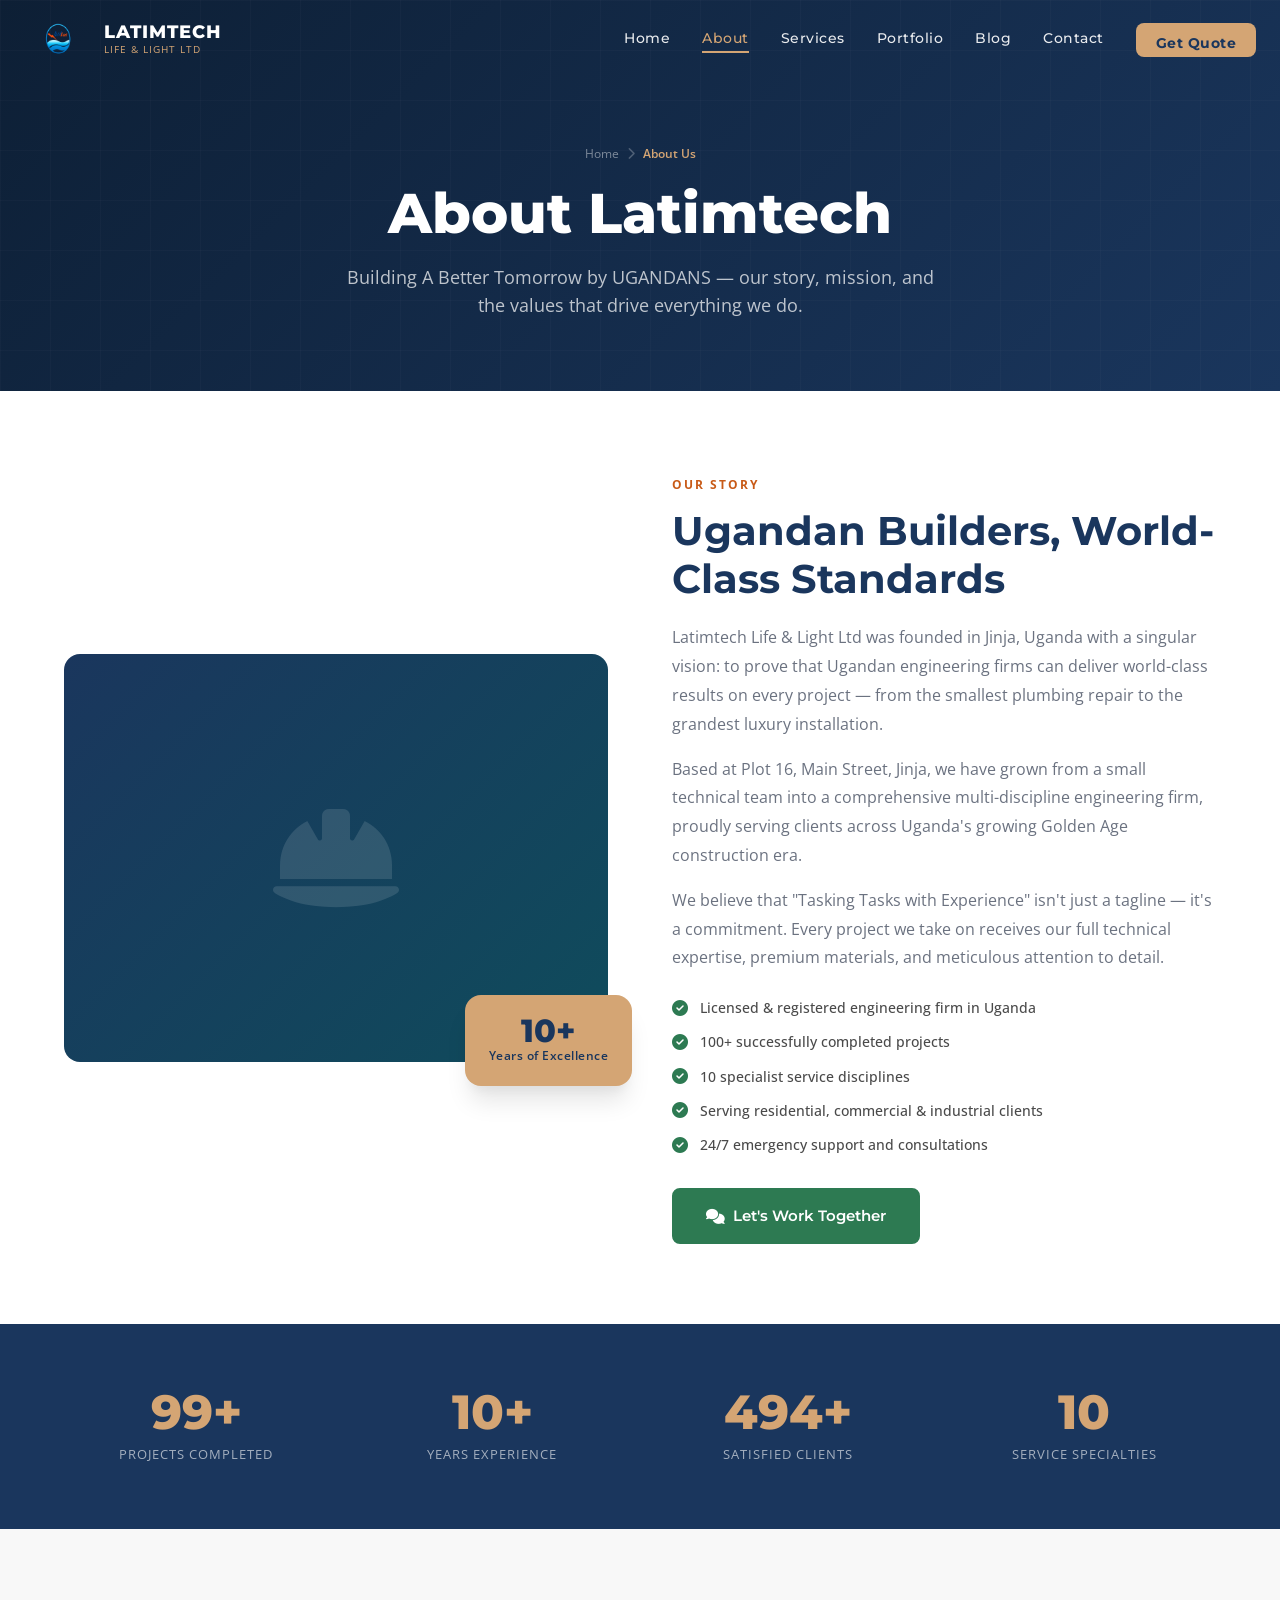
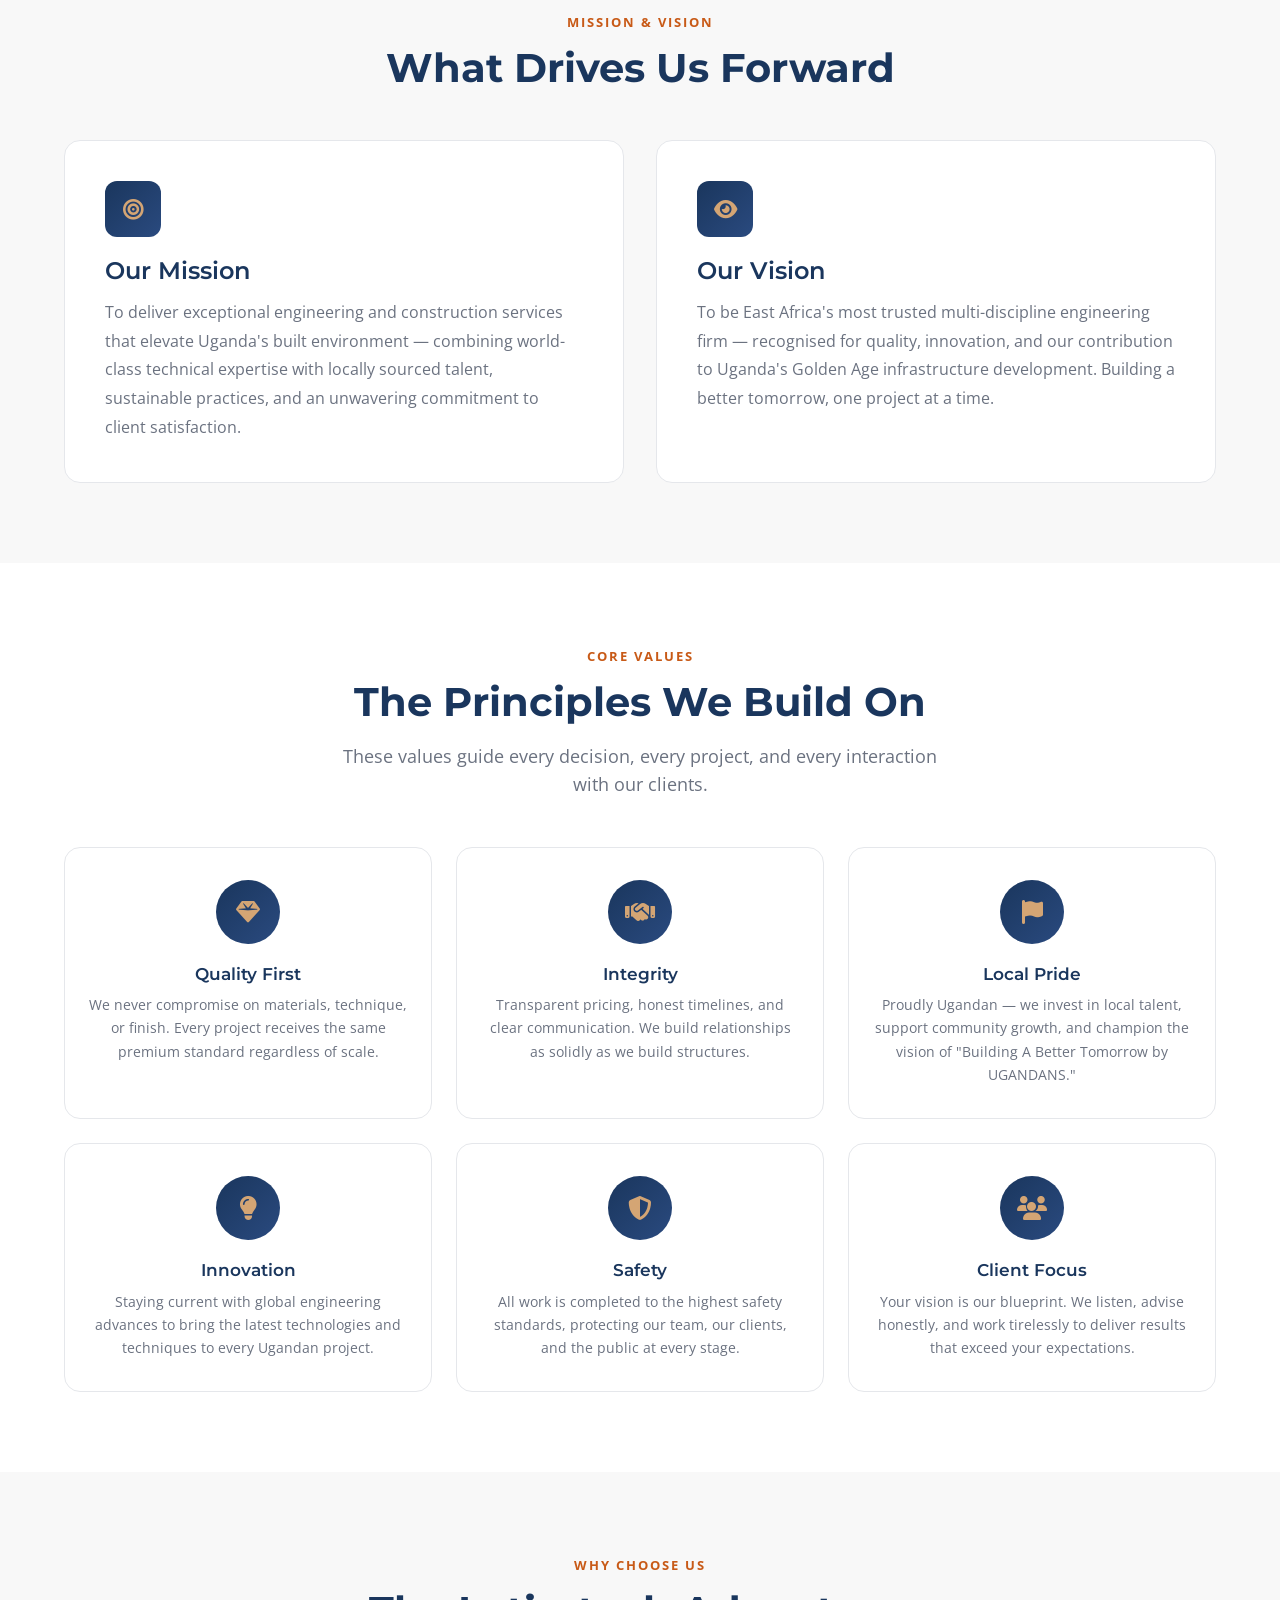
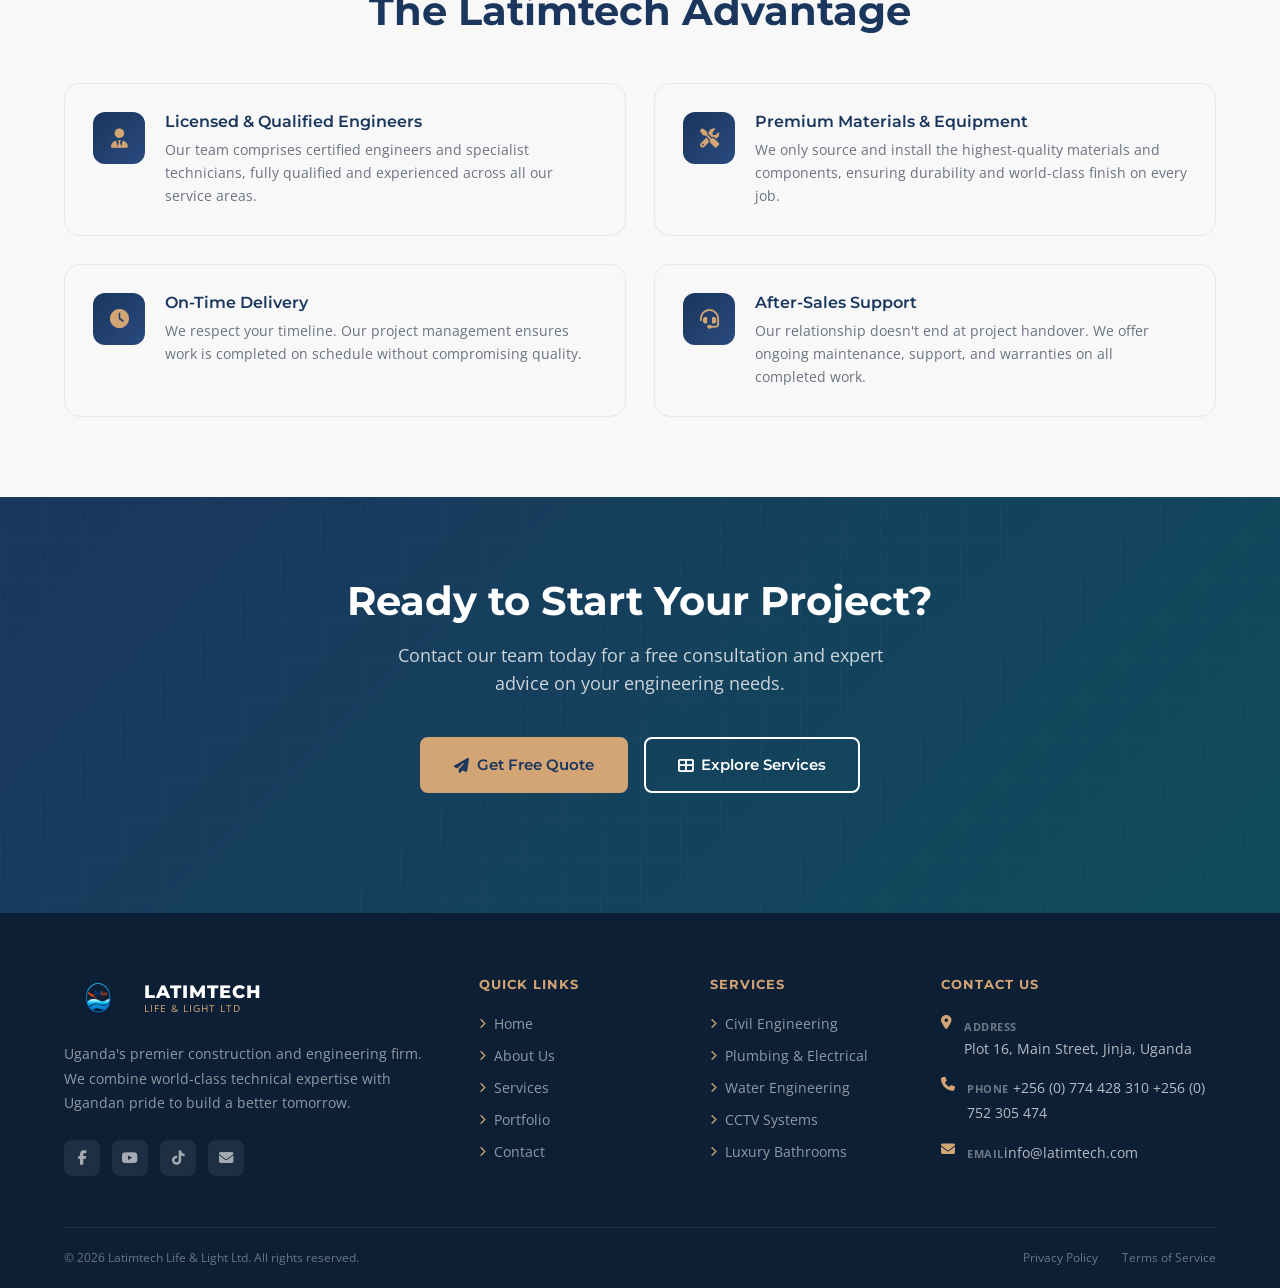
==== commit e7209d40: "Initial commit — Latimtech website with Sanity CMS" ====
--- a/about.html
+++ b/about.html
@@ -8,6 +8,8 @@
   <link rel="preconnect" href="https://fonts.googleapis.com" />
   <link rel="preconnect" href="https://fonts.gstatic.com" crossorigin />
   <link rel="preconnect" href="https://cdnjs.cloudflare.com" crossorigin />
+  <link rel="dns-prefetch" href="https://fonts.gstatic.com" />
+  <link rel="dns-prefetch" href="https://cdnjs.cloudflare.com" />
   <link rel="preload" href="https://fonts.googleapis.com/css2?family=Montserrat:wght@400;500;600;700;800&family=Open+Sans:wght@300;400;500;600&display=swap" as="style" onload="this.onload=null;this.rel='stylesheet'" />
   <noscript><link href="https://fonts.googleapis.com/css2?family=Montserrat:wght@400;500;600;700;800&family=Open+Sans:wght@300;400;500;600&display=swap" rel="stylesheet" /></noscript>
   <link rel="preload" href="https://cdnjs.cloudflare.com/ajax/libs/font-awesome/6.4.2/css/all.min.css" as="style" onload="this.onload=null;this.rel='stylesheet'" />
@@ -20,7 +22,7 @@
 <header class="header scrolled" id="header">
   <nav class="nav">
     <a href="index.html" class="nav-logo">
-      <img src="images/icon.png" class="nav-logo-img" alt="Latimtech Logo" width="45" height="45">
+      <img src="images/icon.png" class="nav-logo-img" alt="Latimtech Logo" width="45" height="45" decoding="async">
       <div class="nav-logo-text">
         <span class="name">LATIMTECH</span>
         <span class="tag">Life &amp; Light Ltd</span>
@@ -31,6 +33,7 @@
       <a href="about.html" class="active">About</a>
       <a href="services.html">Services</a>
       <a href="portfolio.html">Portfolio</a>
+      <a href="blog.html">Blog</a>
       <a href="contact.html">Contact</a>
       <a href="contact.html" class="nav-cta">Get Quote</a>
     </div>
@@ -43,6 +46,7 @@
     <a href="about.html">About Us</a>
     <a href="services.html">Services</a>
     <a href="portfolio.html">Portfolio</a>
+    <a href="blog.html">Blog</a>
     <a href="contact.html">Contact Us</a>
     <a href="contact.html" class="mobile-cta">Get Free Quote</a>
   </div>
@@ -244,7 +248,7 @@
     <div class="footer-grid">
       <div class="footer-brand">
         <a href="index.html" class="nav-logo">
-          <img src="images/icon.png" class="nav-logo-img" alt="Latimtech Logo" width="45" height="45">
+          <img src="images/icon.png" class="nav-logo-img" alt="Latimtech Logo" width="45" height="45" decoding="async">
           <div class="nav-logo-text">
             <span class="name">LATIMTECH</span>
             <span class="tag">Life &amp; Light Ltd</span>
--- a/css/style.css
+++ b/css/style.css
@@ -754,4 +754,138 @@
 .info-card p{color:var(--text-light);line-height:1.8;margin:0}
 .info-icon{width:56px;height:56px;background:linear-gradient(135deg,var(--primary),var(--primary-light));border-radius:12px;display:flex;align-items:center;justify-content:center;margin-bottom:1.25rem}
 .info-icon i{color:var(--secondary);font-size:1.3rem}
+
+/* ============================================================
+   BLOG — listing page
+   ============================================================ */
+.blog-grid {
+  display: grid;
+  grid-template-columns: repeat(auto-fill, minmax(320px, 1fr));
+  gap: 2rem;
+}
+.blog-card {
+  background: var(--white);
+  border-radius: var(--radius-lg);
+  overflow: hidden;
+  border: 1px solid var(--border);
+  box-shadow: var(--shadow);
+  transition: transform .3s ease, box-shadow .3s ease, opacity .4s ease;
+  opacity: 0;
+  transform: translateY(20px);
+}
+.blog-card.visible { opacity: 1; transform: translateY(0); }
+.blog-card:hover { transform: translateY(-5px); box-shadow: var(--shadow-xl); }
+
+.blog-card-img {
+  display: block;
+  aspect-ratio: 16/9;
+  overflow: hidden;
+  background: var(--bg-dark);
+}
+.blog-card-img img {
+  width: 100%; height: 100%;
+  object-fit: cover;
+  transition: transform .4s ease;
+}
+.blog-card:hover .blog-card-img img { transform: scale(1.05); }
+
+.blog-card-placeholder {
+  width: 100%; height: 100%;
+  display: flex; align-items: center; justify-content: center;
+  background: linear-gradient(135deg, var(--primary), var(--primary-light));
+  color: var(--secondary); font-size: 2.5rem; opacity: .6;
+}
+
+.blog-card-body { padding: 1.5rem; }
+.blog-tags { display: flex; flex-wrap: wrap; gap: .4rem; margin-bottom: .75rem; }
+.blog-tag {
+  font-size: .7rem; font-weight: 700; letter-spacing: 1.5px;
+  text-transform: uppercase; color: var(--accent);
+  background: rgba(200, 90, 23, .08);
+  padding: .2rem .6rem; border-radius: 4px;
+}
+.blog-card-body h3 { font-size: 1.1rem; margin-bottom: .6rem; }
+.blog-card-body h3 a { color: var(--primary); }
+.blog-card-body h3 a:hover { color: var(--accent); }
+.blog-excerpt { font-size: .925rem; color: var(--text-light); margin-bottom: 1rem; }
+.blog-meta {
+  display: flex; align-items: center; justify-content: space-between;
+  flex-wrap: wrap; gap: .5rem;
+  font-size: .825rem; color: var(--text-light);
+}
+.blog-meta i { margin-right: .3rem; color: var(--secondary); }
+.blog-read-more {
+  font-weight: 600; font-size: .85rem;
+  color: var(--primary); display: inline-flex; align-items: center; gap: .3rem;
+}
+.blog-read-more:hover { color: var(--accent); }
+.blog-read-more i { font-size: .75rem; }
+
+.blog-loading, .blog-empty {
+  text-align: center; color: var(--text-light);
+  padding: 4rem 1rem; font-size: 1.05rem;
+  grid-column: 1 / -1;
+}
+.blog-loading i { margin-right: .5rem; color: var(--secondary); }
+
+/* ============================================================
+   BLOG — single post page
+   ============================================================ */
+.blog-post-section { padding-top: 3rem; }
+
+.blog-post-article { max-width: 780px; margin: 0 auto; }
+
+.blog-post-header { margin-bottom: 2rem; }
+.blog-post-header .blog-tags { margin-bottom: 1rem; }
+.blog-post-header h1 { font-size: clamp(1.6rem, 4vw, 2.4rem); margin-bottom: .75rem; }
+.blog-post-excerpt {
+  font-size: 1.15rem; color: var(--text-light);
+  line-height: 1.7; margin-bottom: 1rem;
+}
+.blog-post-meta { font-size: .875rem; color: var(--text-light); }
+.blog-post-meta i { margin-right: .3rem; color: var(--secondary); }
+
+.blog-post-hero-img {
+  border-radius: var(--radius-lg); overflow: hidden;
+  margin-bottom: 2.5rem;
+  box-shadow: var(--shadow-lg);
+}
+.blog-post-hero-img img { width: 100%; height: auto; display: block; }
+
+.blog-post-body {
+  font-size: 1.05rem; line-height: 1.85;
+  color: var(--text);
+}
+.blog-post-body h2 { font-size: 1.6rem; margin: 2rem 0 .75rem; }
+.blog-post-body h3 { font-size: 1.25rem; margin: 1.75rem 0 .6rem; }
+.blog-post-body h4 { font-size: 1.05rem; margin: 1.5rem 0 .5rem; }
+.blog-post-body p  { margin-bottom: 1.25rem; }
+.blog-post-body ul, .blog-post-body ol {
+  margin: 0 0 1.25rem 1.5rem; list-style: disc;
+}
+.blog-post-body ol { list-style: decimal; }
+.blog-post-body li { margin-bottom: .4rem; }
+.blog-post-body blockquote {
+  border-left: 4px solid var(--secondary);
+  padding: 1rem 1.5rem; margin: 1.5rem 0;
+  background: var(--bg); border-radius: 0 var(--radius) var(--radius) 0;
+  font-style: italic; color: var(--text-light);
+}
+.blog-post-body code {
+  background: var(--bg-dark); padding: .15em .4em;
+  border-radius: 4px; font-size: .9em; font-family: monospace;
+}
+.blog-figure { margin: 2rem 0; }
+.blog-figure img { width: 100%; border-radius: var(--radius); }
+.blog-figure figcaption {
+  text-align: center; font-size: .85rem;
+  color: var(--text-light); margin-top: .5rem;
+}
+
+.blog-post-footer { margin-top: 3rem; padding-top: 2rem; border-top: 1px solid var(--border); }
+
+@media (max-width: 600px) {
+  .blog-grid { grid-template-columns: 1fr; }
+  .blog-post-body { font-size: .975rem; }
+}
 @media(max-width:768px){.two-col-grid{grid-template-columns:1fr}}
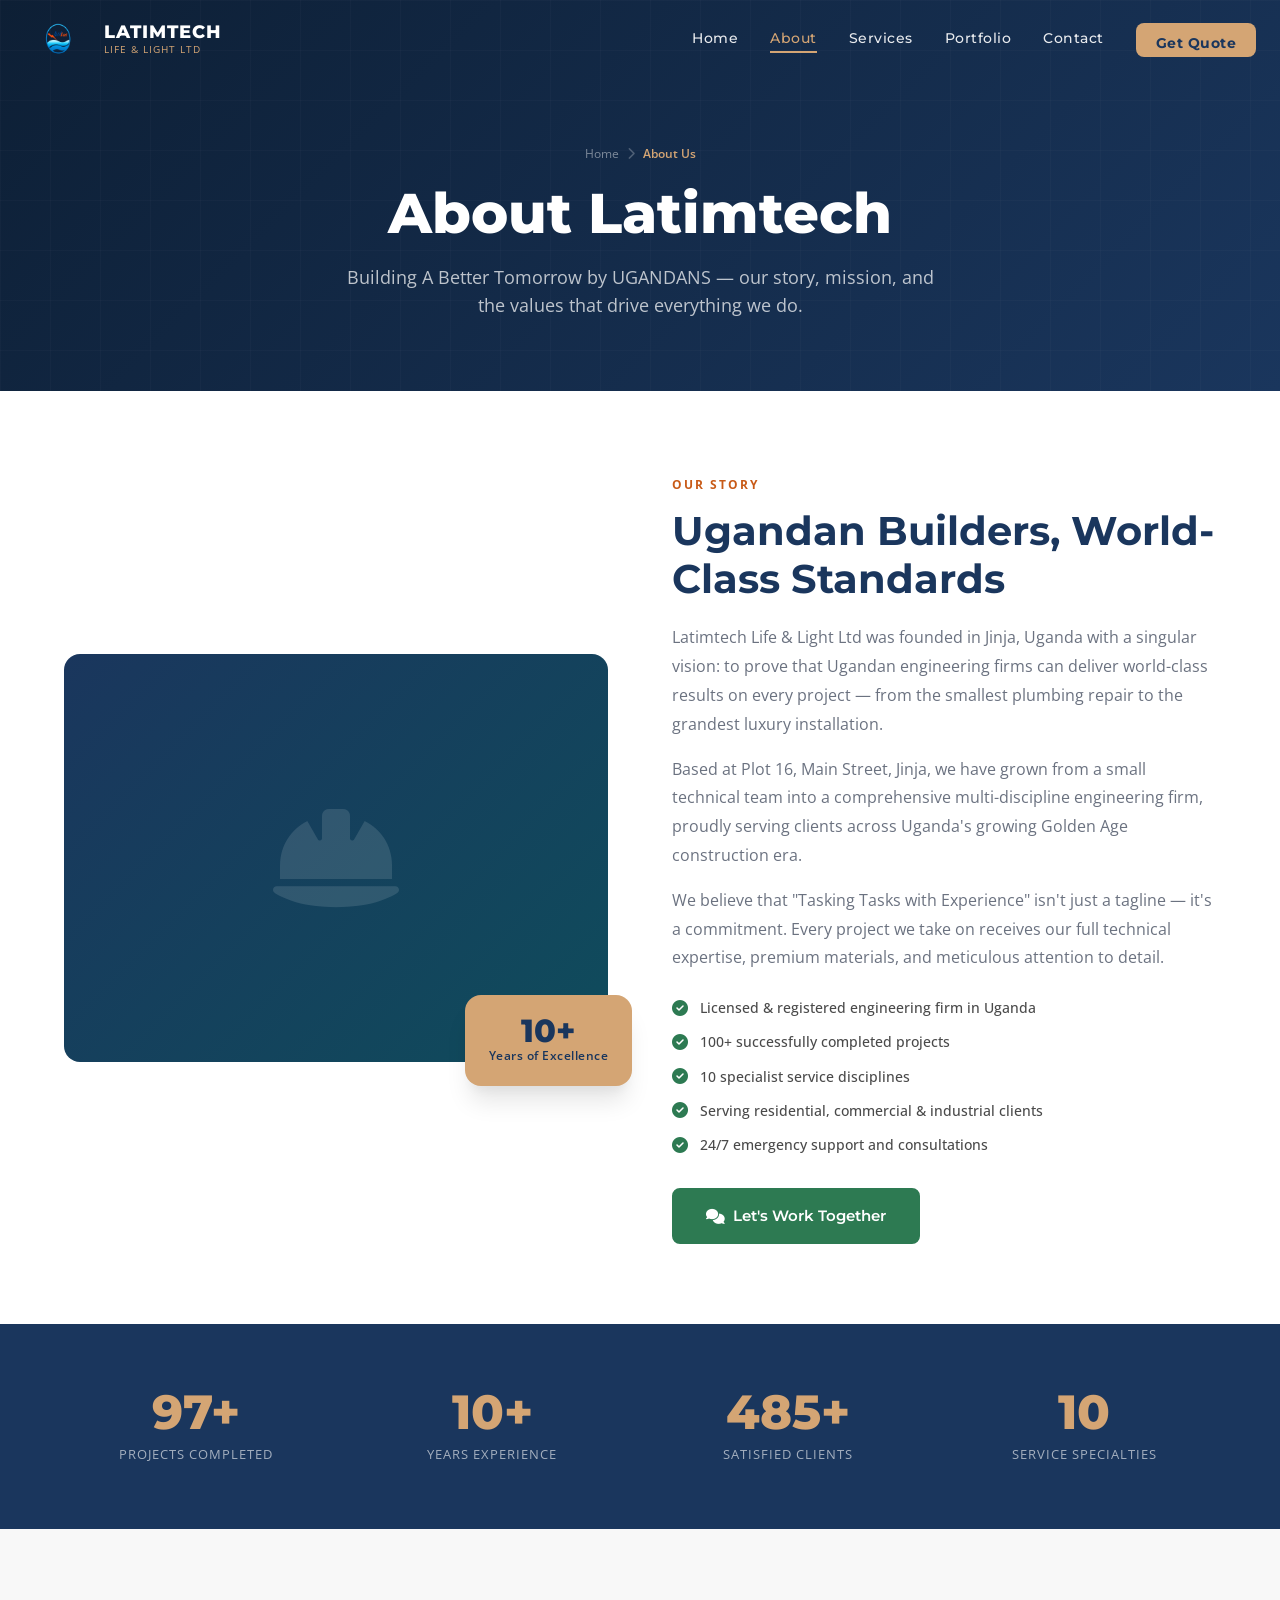
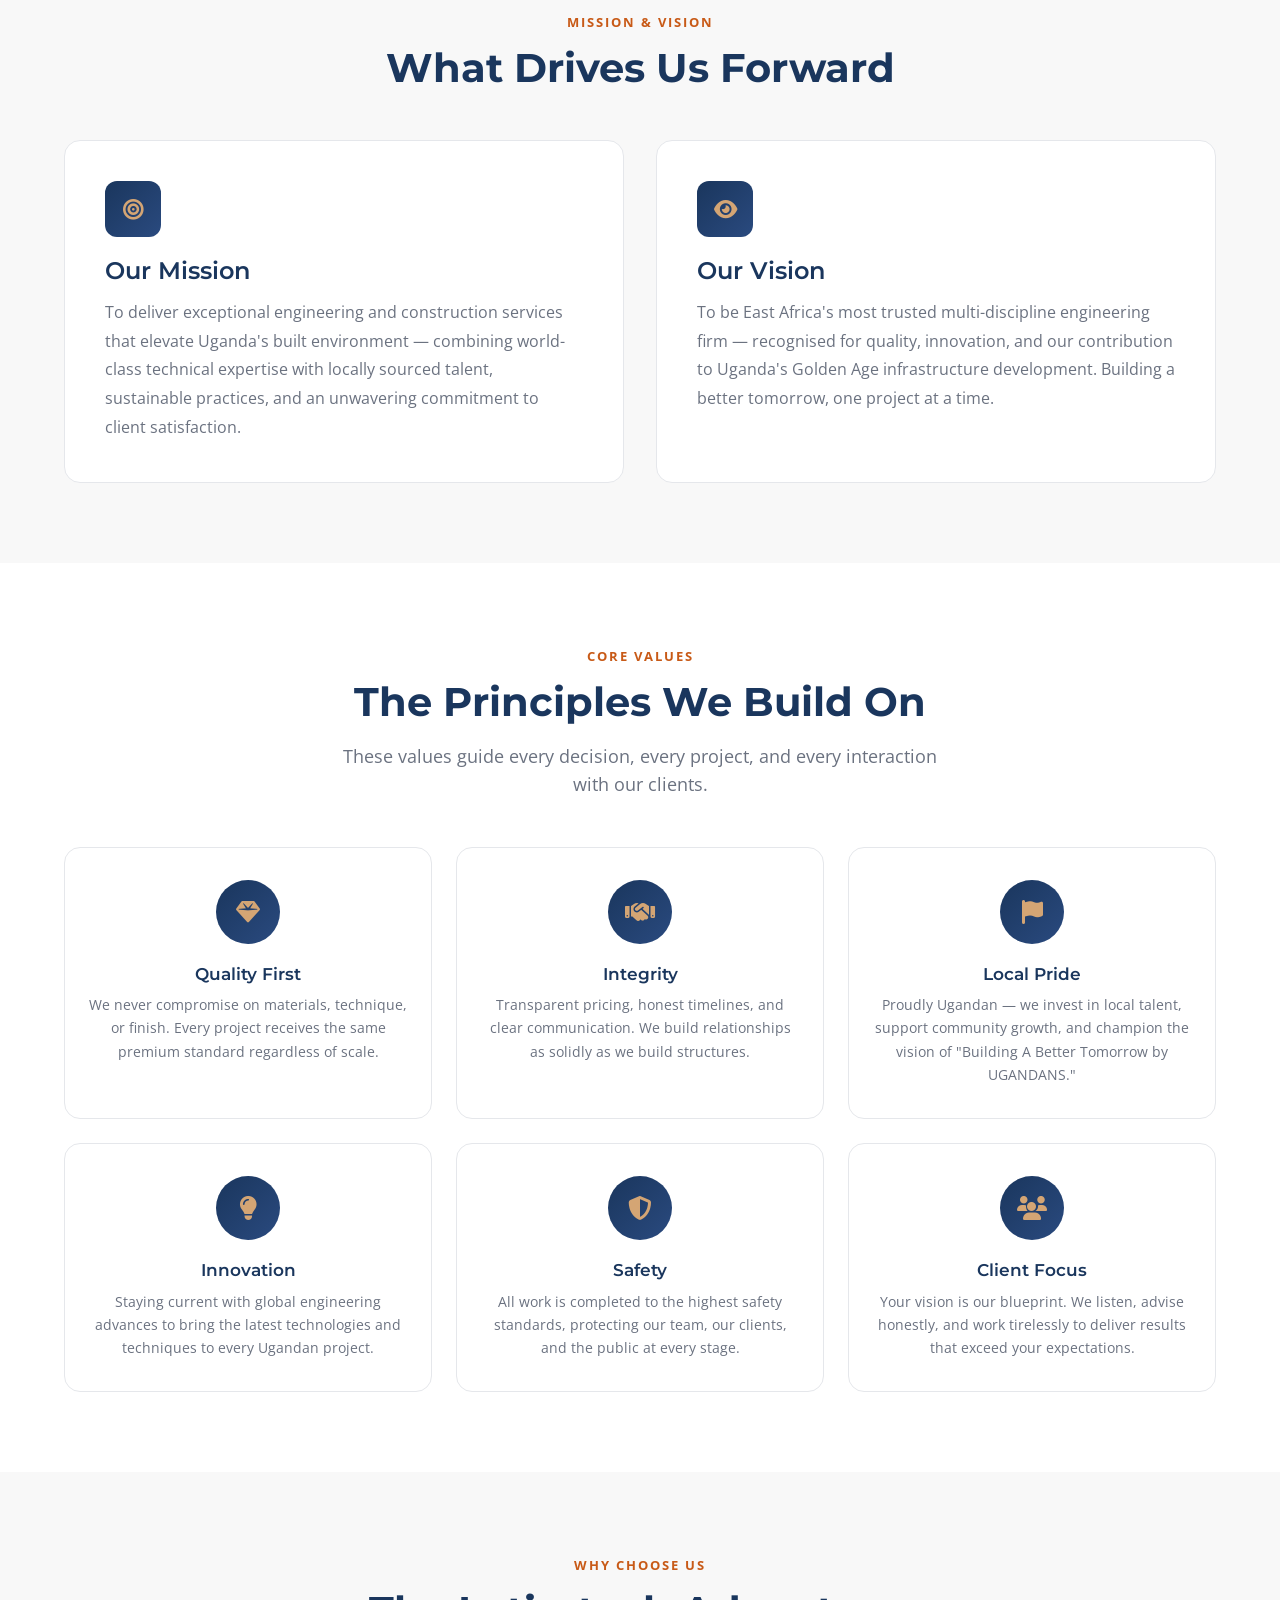
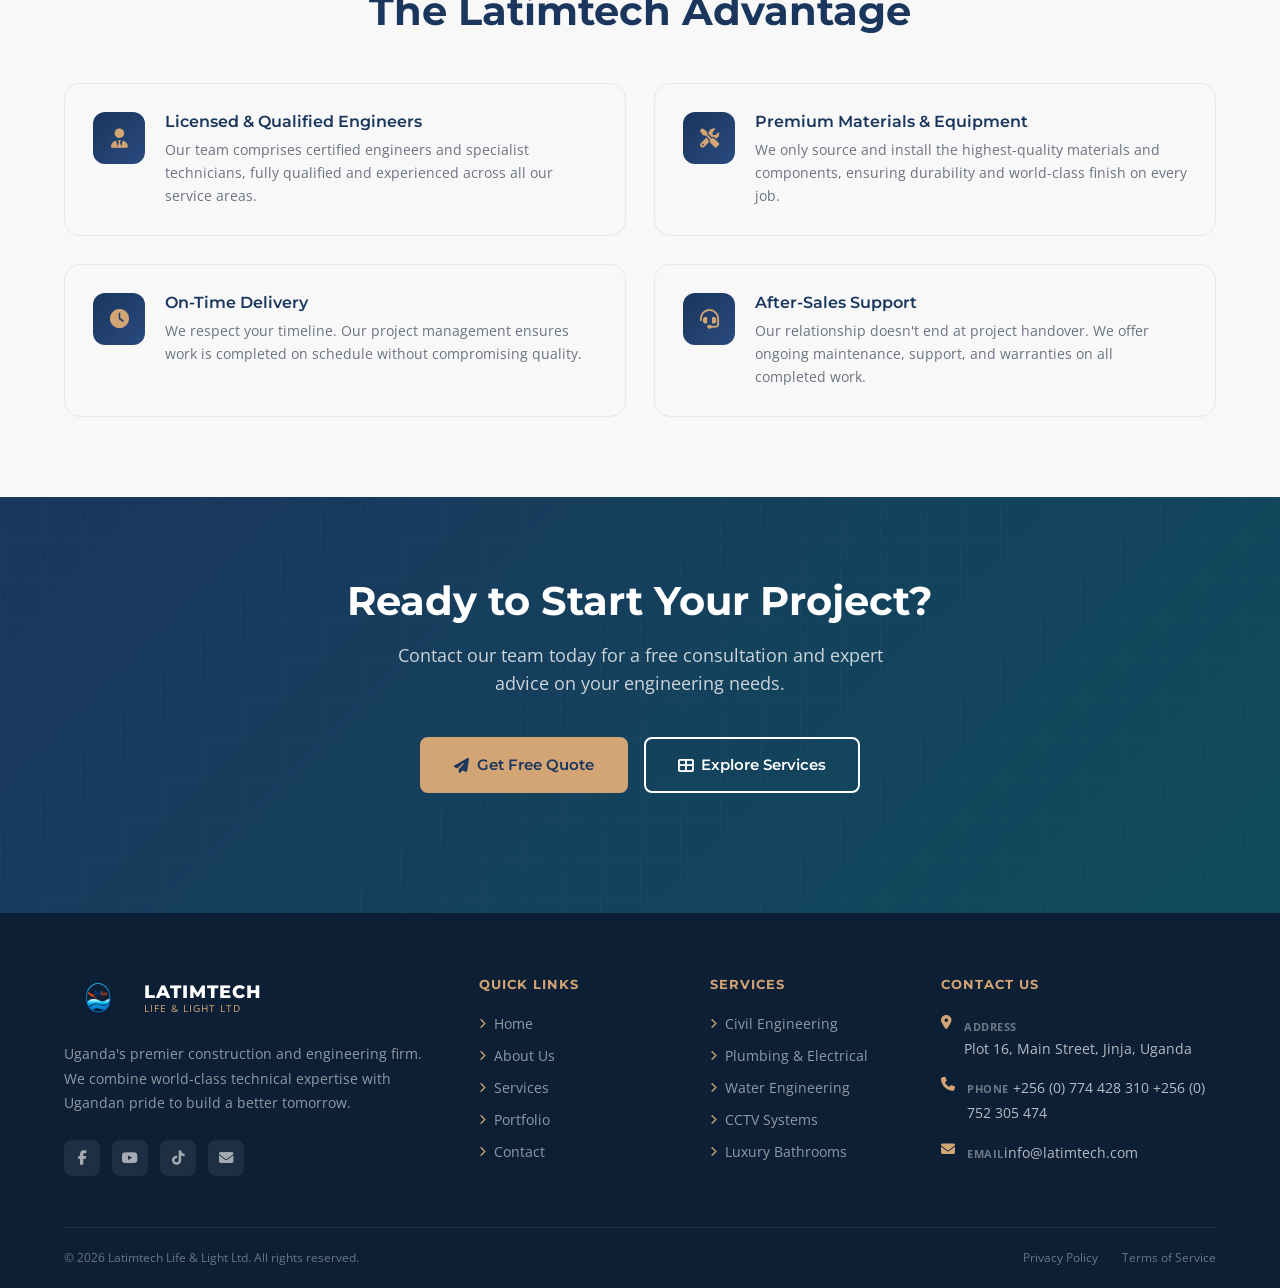
==== commit 16498fba: "Update: Improved website with new features and styling" ====
--- a/about.html
+++ b/about.html
@@ -8,8 +8,6 @@
   <link rel="preconnect" href="https://fonts.googleapis.com" />
   <link rel="preconnect" href="https://fonts.gstatic.com" crossorigin />
   <link rel="preconnect" href="https://cdnjs.cloudflare.com" crossorigin />
-  <link rel="dns-prefetch" href="https://fonts.gstatic.com" />
-  <link rel="dns-prefetch" href="https://cdnjs.cloudflare.com" />
   <link rel="preload" href="https://fonts.googleapis.com/css2?family=Montserrat:wght@400;500;600;700;800&family=Open+Sans:wght@300;400;500;600&display=swap" as="style" onload="this.onload=null;this.rel='stylesheet'" />
   <noscript><link href="https://fonts.googleapis.com/css2?family=Montserrat:wght@400;500;600;700;800&family=Open+Sans:wght@300;400;500;600&display=swap" rel="stylesheet" /></noscript>
   <link rel="preload" href="https://cdnjs.cloudflare.com/ajax/libs/font-awesome/6.4.2/css/all.min.css" as="style" onload="this.onload=null;this.rel='stylesheet'" />
@@ -22,7 +20,7 @@
 <header class="header scrolled" id="header">
   <nav class="nav">
     <a href="index.html" class="nav-logo">
-      <img src="images/icon.png" class="nav-logo-img" alt="Latimtech Logo" width="45" height="45" decoding="async">
+      <img src="images/icon.png" class="nav-logo-img" alt="Latimtech Logo" width="45" height="45">
       <div class="nav-logo-text">
         <span class="name">LATIMTECH</span>
         <span class="tag">Life &amp; Light Ltd</span>
@@ -33,7 +31,6 @@
       <a href="about.html" class="active">About</a>
       <a href="services.html">Services</a>
       <a href="portfolio.html">Portfolio</a>
-      <a href="blog.html">Blog</a>
       <a href="contact.html">Contact</a>
       <a href="contact.html" class="nav-cta">Get Quote</a>
     </div>
@@ -46,7 +43,6 @@
     <a href="about.html">About Us</a>
     <a href="services.html">Services</a>
     <a href="portfolio.html">Portfolio</a>
-    <a href="blog.html">Blog</a>
     <a href="contact.html">Contact Us</a>
     <a href="contact.html" class="mobile-cta">Get Free Quote</a>
   </div>
@@ -248,7 +244,7 @@
     <div class="footer-grid">
       <div class="footer-brand">
         <a href="index.html" class="nav-logo">
-          <img src="images/icon.png" class="nav-logo-img" alt="Latimtech Logo" width="45" height="45" decoding="async">
+          <img src="images/icon.png" class="nav-logo-img" alt="Latimtech Logo" width="45" height="45">
           <div class="nav-logo-text">
             <span class="name">LATIMTECH</span>
             <span class="tag">Life &amp; Light Ltd</span>
--- a/css/style.css
+++ b/css/style.css
@@ -754,138 +754,4 @@
 .info-card p{color:var(--text-light);line-height:1.8;margin:0}
 .info-icon{width:56px;height:56px;background:linear-gradient(135deg,var(--primary),var(--primary-light));border-radius:12px;display:flex;align-items:center;justify-content:center;margin-bottom:1.25rem}
 .info-icon i{color:var(--secondary);font-size:1.3rem}
-
-/* ============================================================
-   BLOG — listing page
-   ============================================================ */
-.blog-grid {
-  display: grid;
-  grid-template-columns: repeat(auto-fill, minmax(320px, 1fr));
-  gap: 2rem;
-}
-.blog-card {
-  background: var(--white);
-  border-radius: var(--radius-lg);
-  overflow: hidden;
-  border: 1px solid var(--border);
-  box-shadow: var(--shadow);
-  transition: transform .3s ease, box-shadow .3s ease, opacity .4s ease;
-  opacity: 0;
-  transform: translateY(20px);
-}
-.blog-card.visible { opacity: 1; transform: translateY(0); }
-.blog-card:hover { transform: translateY(-5px); box-shadow: var(--shadow-xl); }
-
-.blog-card-img {
-  display: block;
-  aspect-ratio: 16/9;
-  overflow: hidden;
-  background: var(--bg-dark);
-}
-.blog-card-img img {
-  width: 100%; height: 100%;
-  object-fit: cover;
-  transition: transform .4s ease;
-}
-.blog-card:hover .blog-card-img img { transform: scale(1.05); }
-
-.blog-card-placeholder {
-  width: 100%; height: 100%;
-  display: flex; align-items: center; justify-content: center;
-  background: linear-gradient(135deg, var(--primary), var(--primary-light));
-  color: var(--secondary); font-size: 2.5rem; opacity: .6;
-}
-
-.blog-card-body { padding: 1.5rem; }
-.blog-tags { display: flex; flex-wrap: wrap; gap: .4rem; margin-bottom: .75rem; }
-.blog-tag {
-  font-size: .7rem; font-weight: 700; letter-spacing: 1.5px;
-  text-transform: uppercase; color: var(--accent);
-  background: rgba(200, 90, 23, .08);
-  padding: .2rem .6rem; border-radius: 4px;
-}
-.blog-card-body h3 { font-size: 1.1rem; margin-bottom: .6rem; }
-.blog-card-body h3 a { color: var(--primary); }
-.blog-card-body h3 a:hover { color: var(--accent); }
-.blog-excerpt { font-size: .925rem; color: var(--text-light); margin-bottom: 1rem; }
-.blog-meta {
-  display: flex; align-items: center; justify-content: space-between;
-  flex-wrap: wrap; gap: .5rem;
-  font-size: .825rem; color: var(--text-light);
-}
-.blog-meta i { margin-right: .3rem; color: var(--secondary); }
-.blog-read-more {
-  font-weight: 600; font-size: .85rem;
-  color: var(--primary); display: inline-flex; align-items: center; gap: .3rem;
-}
-.blog-read-more:hover { color: var(--accent); }
-.blog-read-more i { font-size: .75rem; }
-
-.blog-loading, .blog-empty {
-  text-align: center; color: var(--text-light);
-  padding: 4rem 1rem; font-size: 1.05rem;
-  grid-column: 1 / -1;
-}
-.blog-loading i { margin-right: .5rem; color: var(--secondary); }
-
-/* ============================================================
-   BLOG — single post page
-   ============================================================ */
-.blog-post-section { padding-top: 3rem; }
-
-.blog-post-article { max-width: 780px; margin: 0 auto; }
-
-.blog-post-header { margin-bottom: 2rem; }
-.blog-post-header .blog-tags { margin-bottom: 1rem; }
-.blog-post-header h1 { font-size: clamp(1.6rem, 4vw, 2.4rem); margin-bottom: .75rem; }
-.blog-post-excerpt {
-  font-size: 1.15rem; color: var(--text-light);
-  line-height: 1.7; margin-bottom: 1rem;
-}
-.blog-post-meta { font-size: .875rem; color: var(--text-light); }
-.blog-post-meta i { margin-right: .3rem; color: var(--secondary); }
-
-.blog-post-hero-img {
-  border-radius: var(--radius-lg); overflow: hidden;
-  margin-bottom: 2.5rem;
-  box-shadow: var(--shadow-lg);
-}
-.blog-post-hero-img img { width: 100%; height: auto; display: block; }
-
-.blog-post-body {
-  font-size: 1.05rem; line-height: 1.85;
-  color: var(--text);
-}
-.blog-post-body h2 { font-size: 1.6rem; margin: 2rem 0 .75rem; }
-.blog-post-body h3 { font-size: 1.25rem; margin: 1.75rem 0 .6rem; }
-.blog-post-body h4 { font-size: 1.05rem; margin: 1.5rem 0 .5rem; }
-.blog-post-body p  { margin-bottom: 1.25rem; }
-.blog-post-body ul, .blog-post-body ol {
-  margin: 0 0 1.25rem 1.5rem; list-style: disc;
-}
-.blog-post-body ol { list-style: decimal; }
-.blog-post-body li { margin-bottom: .4rem; }
-.blog-post-body blockquote {
-  border-left: 4px solid var(--secondary);
-  padding: 1rem 1.5rem; margin: 1.5rem 0;
-  background: var(--bg); border-radius: 0 var(--radius) var(--radius) 0;
-  font-style: italic; color: var(--text-light);
-}
-.blog-post-body code {
-  background: var(--bg-dark); padding: .15em .4em;
-  border-radius: 4px; font-size: .9em; font-family: monospace;
-}
-.blog-figure { margin: 2rem 0; }
-.blog-figure img { width: 100%; border-radius: var(--radius); }
-.blog-figure figcaption {
-  text-align: center; font-size: .85rem;
-  color: var(--text-light); margin-top: .5rem;
-}
-
-.blog-post-footer { margin-top: 3rem; padding-top: 2rem; border-top: 1px solid var(--border); }
-
-@media (max-width: 600px) {
-  .blog-grid { grid-template-columns: 1fr; }
-  .blog-post-body { font-size: .975rem; }
-}
 @media(max-width:768px){.two-col-grid{grid-template-columns:1fr}}
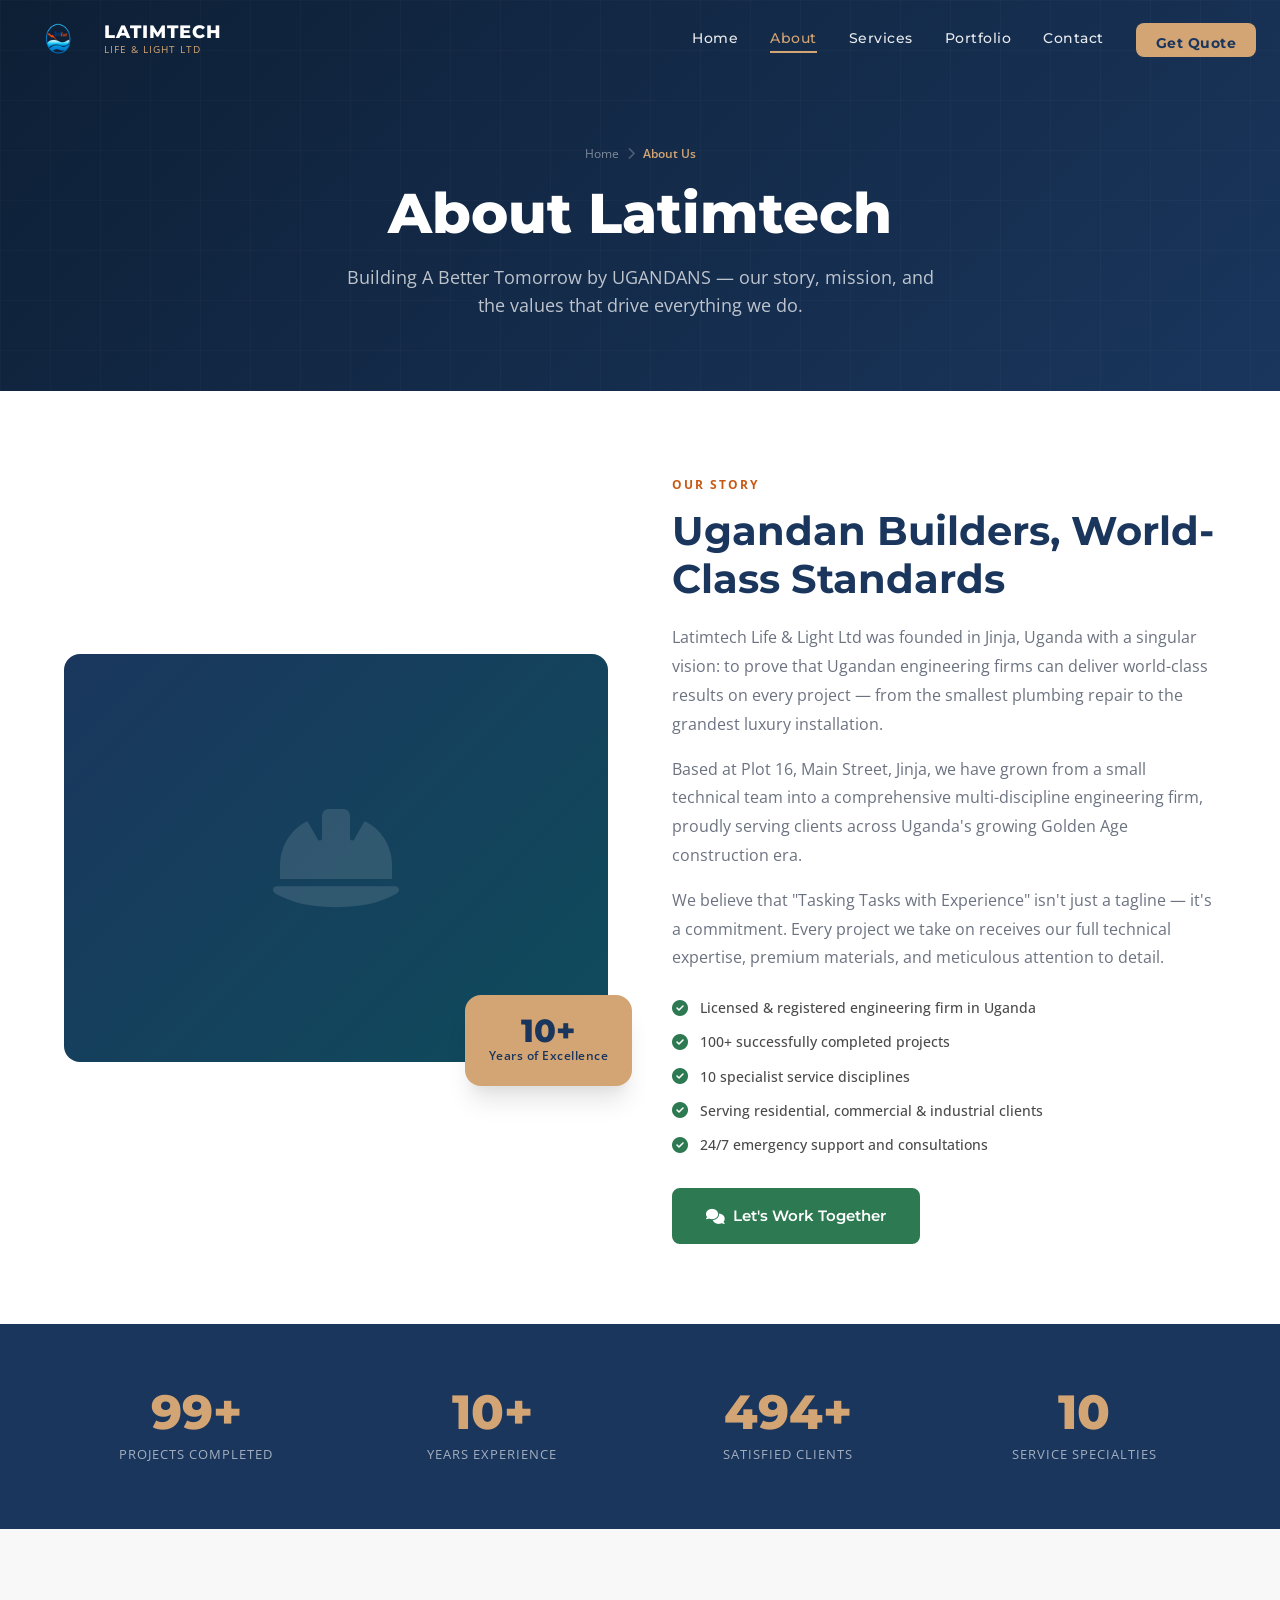
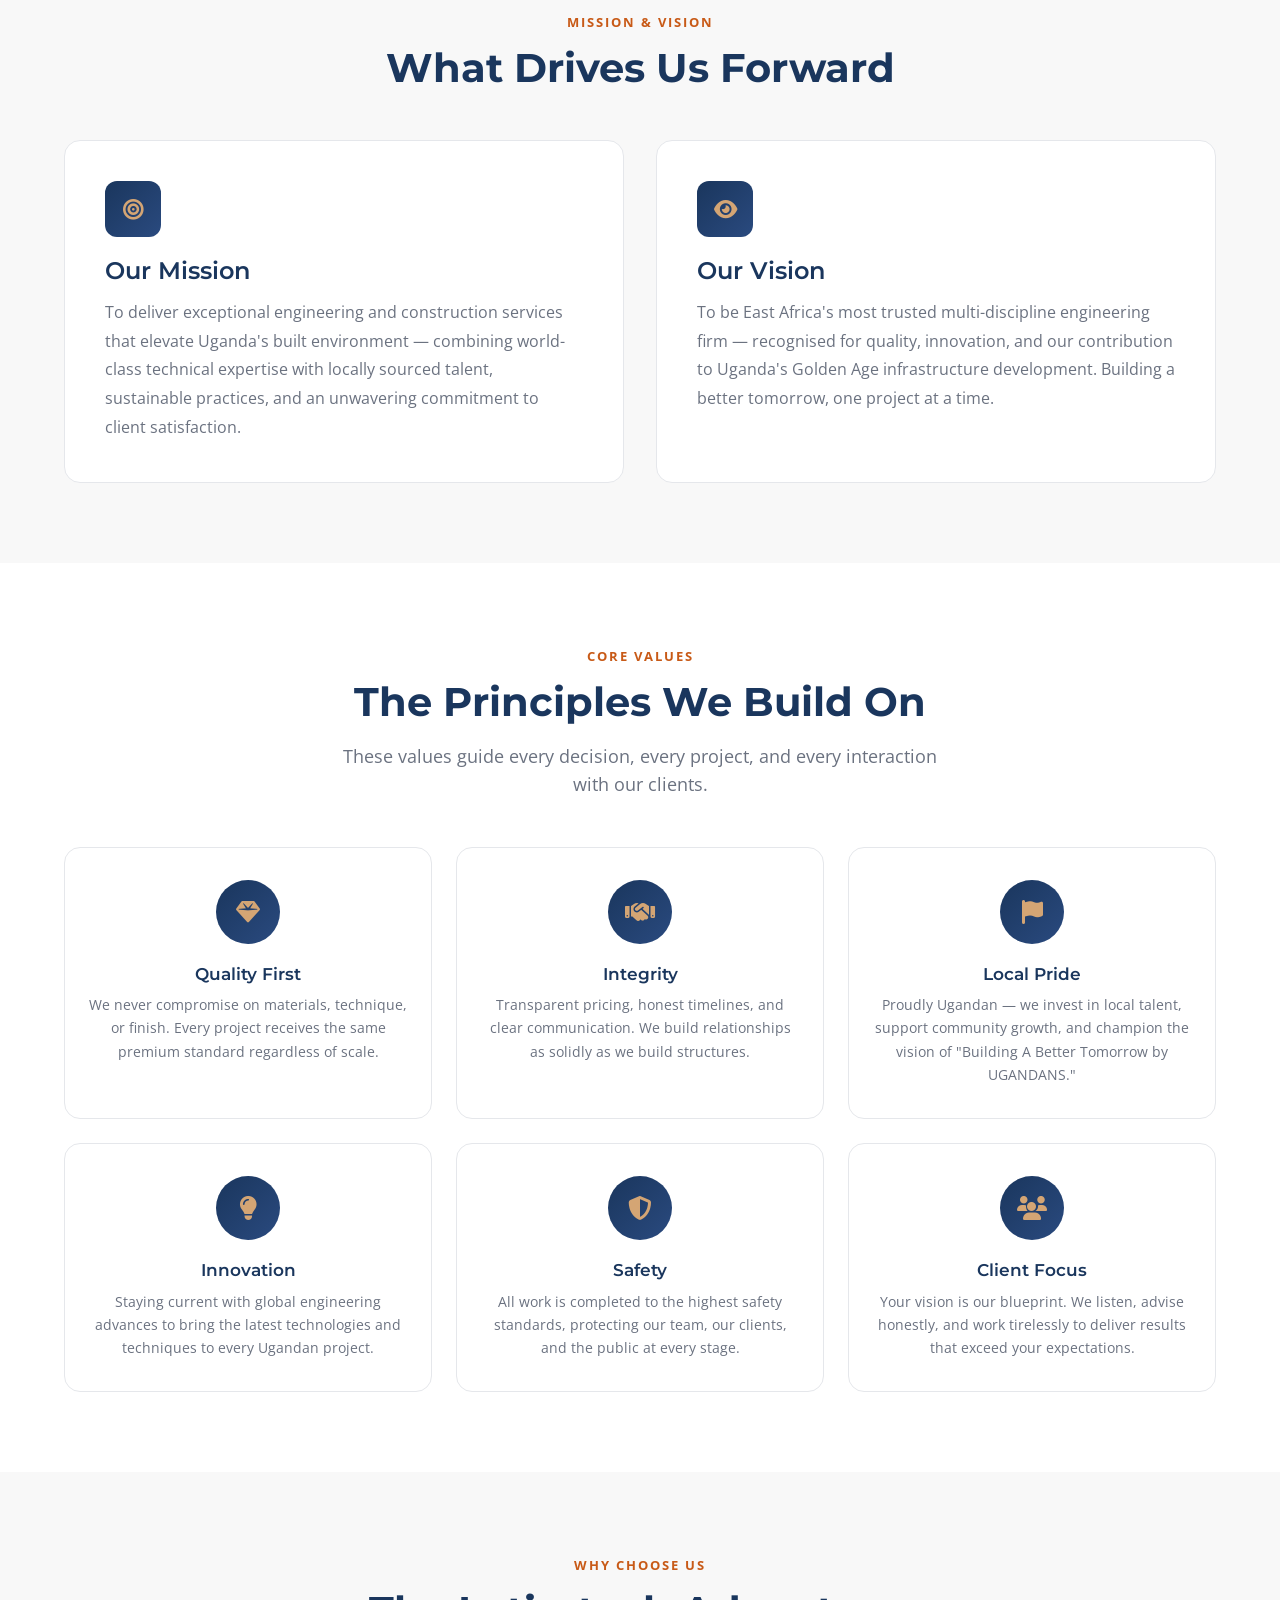
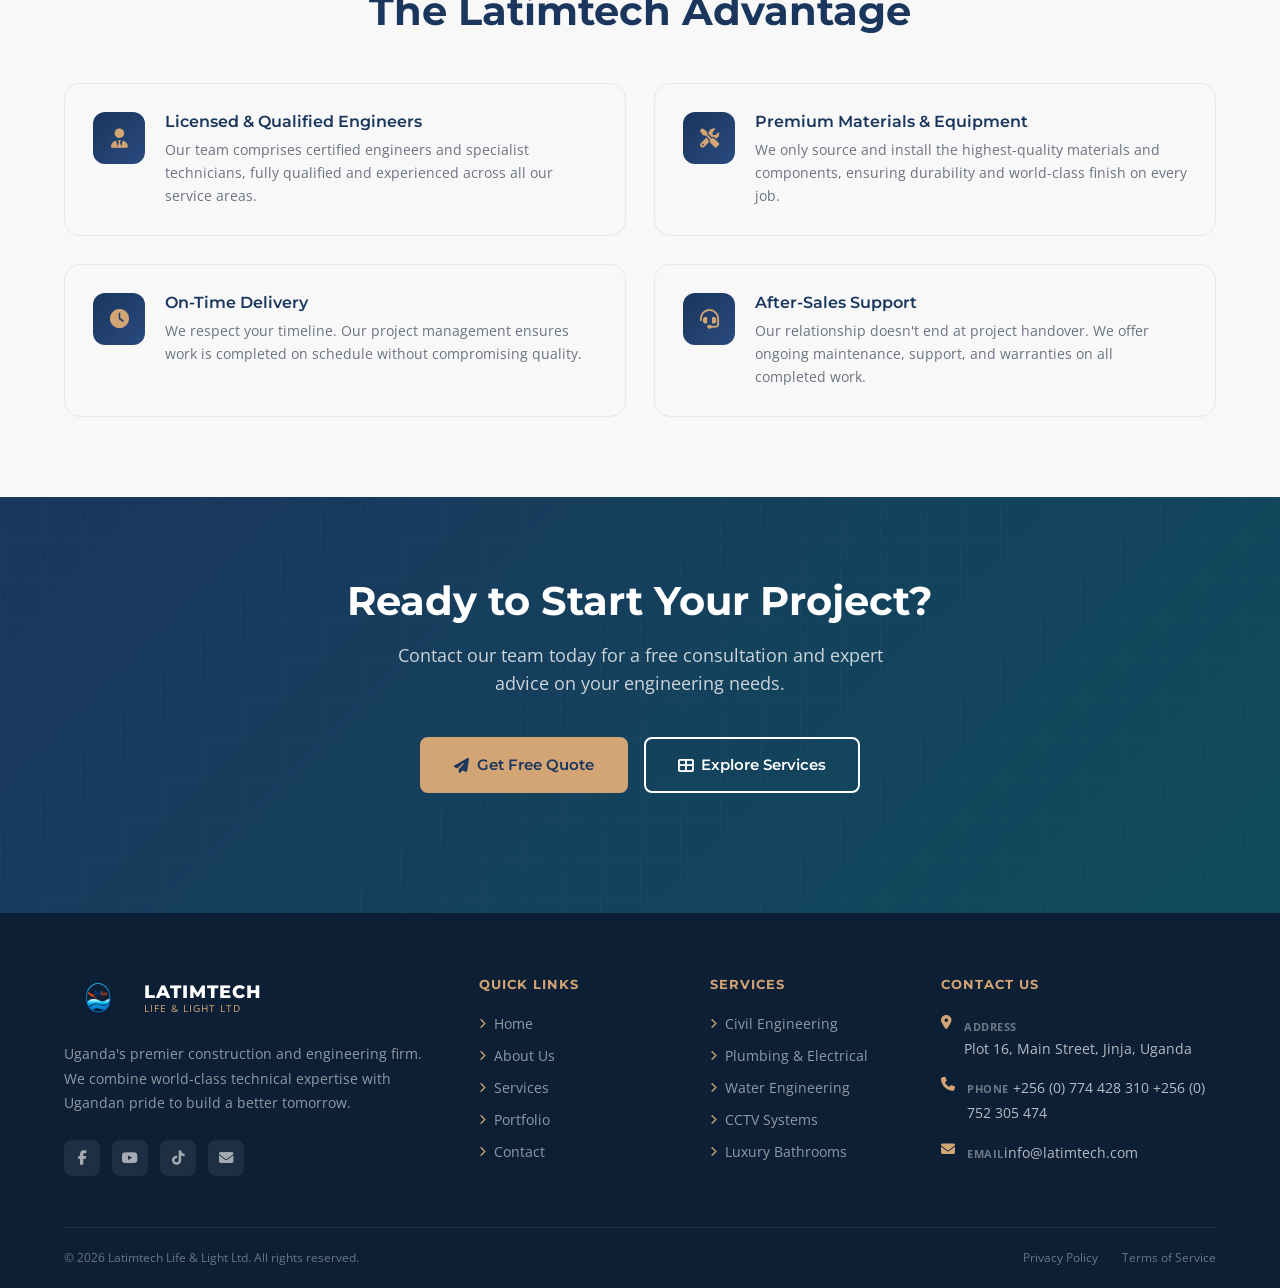
==== commit 37aaec95: "Add favicon to all pages" ====
--- a/about.html
+++ b/about.html
@@ -2,6 +2,7 @@
 <html lang="en">
 <head>
   <meta charset="UTF-8" />
+  <link rel="icon" href="images/icon.png" type="image/png" />
   <meta name="viewport" content="width=device-width, initial-scale=1.0" />
   <title>About Us — Latimtech Life & Light Ltd</title>
   <meta name="description" content="Learn about Latimtech Life & Light Ltd — Uganda's premier engineering firm based in Jinja. Our story, mission, values, and commitment to building a better Uganda." />
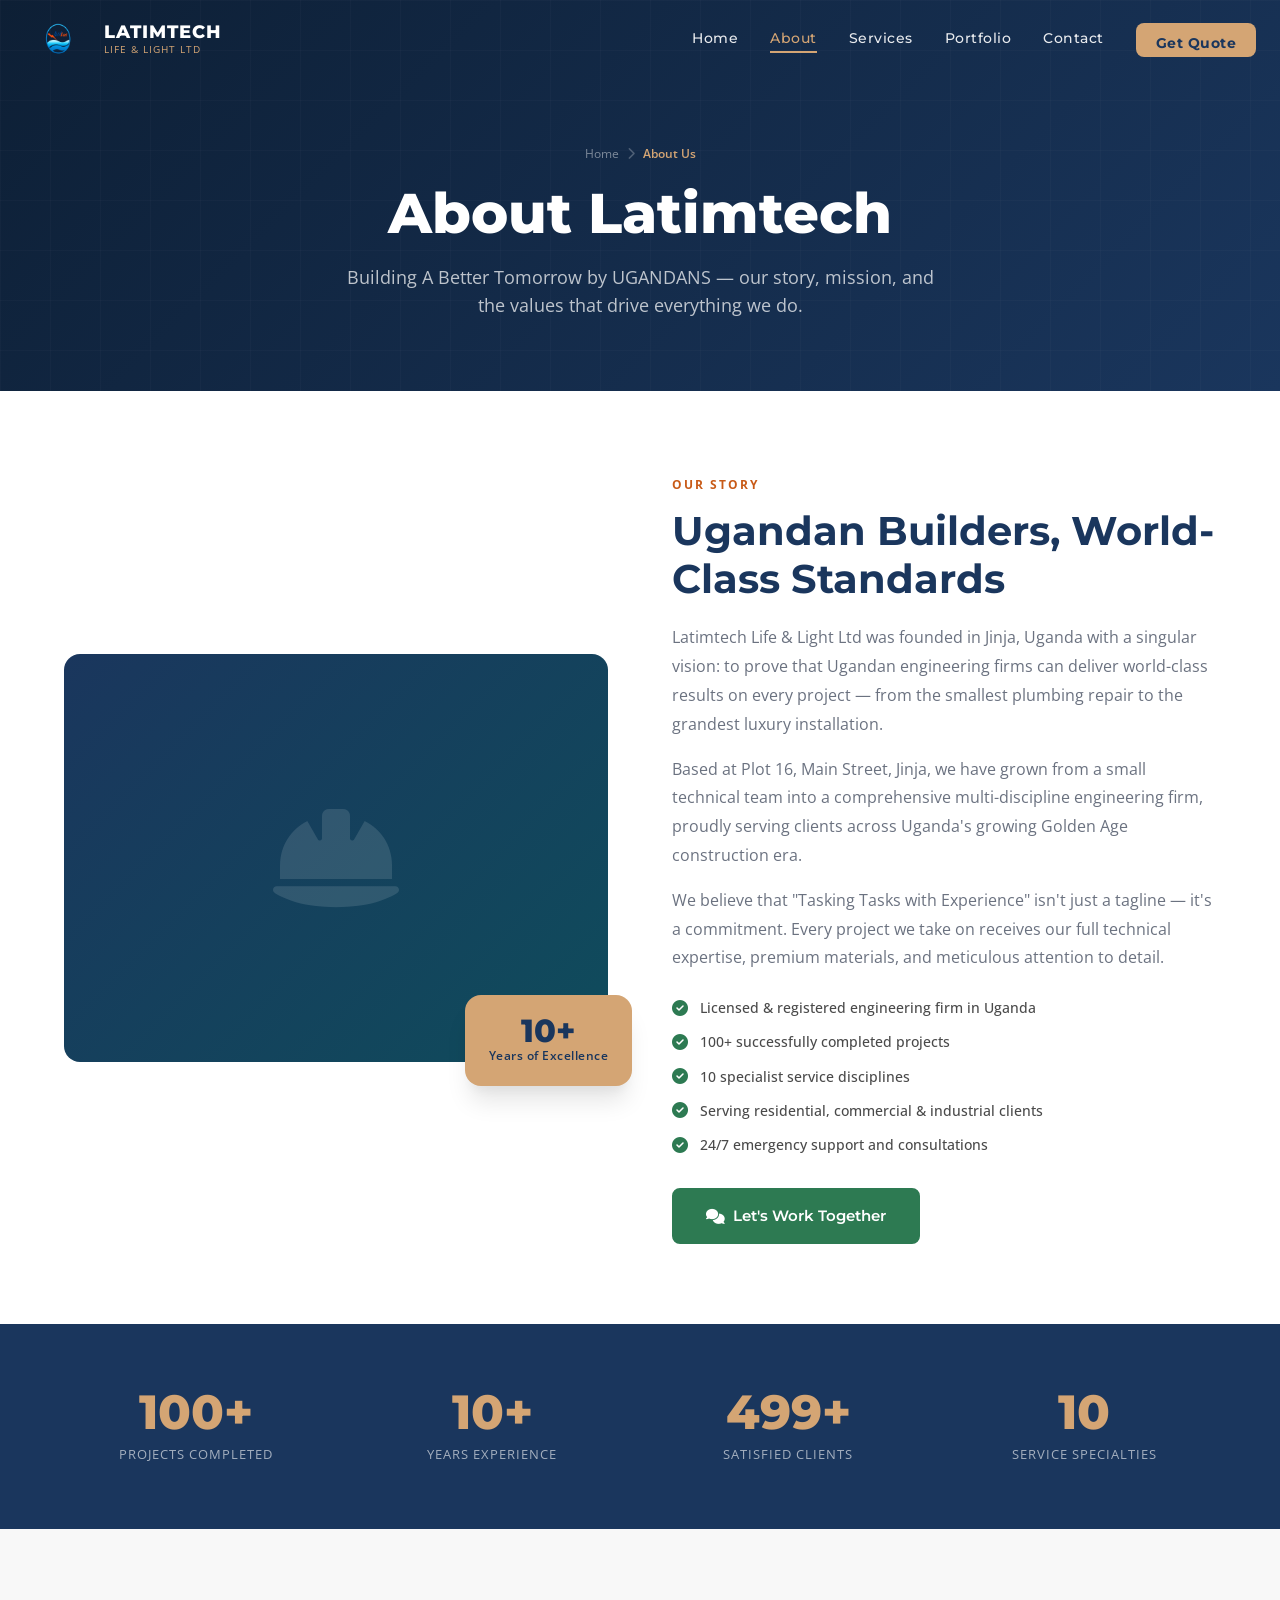
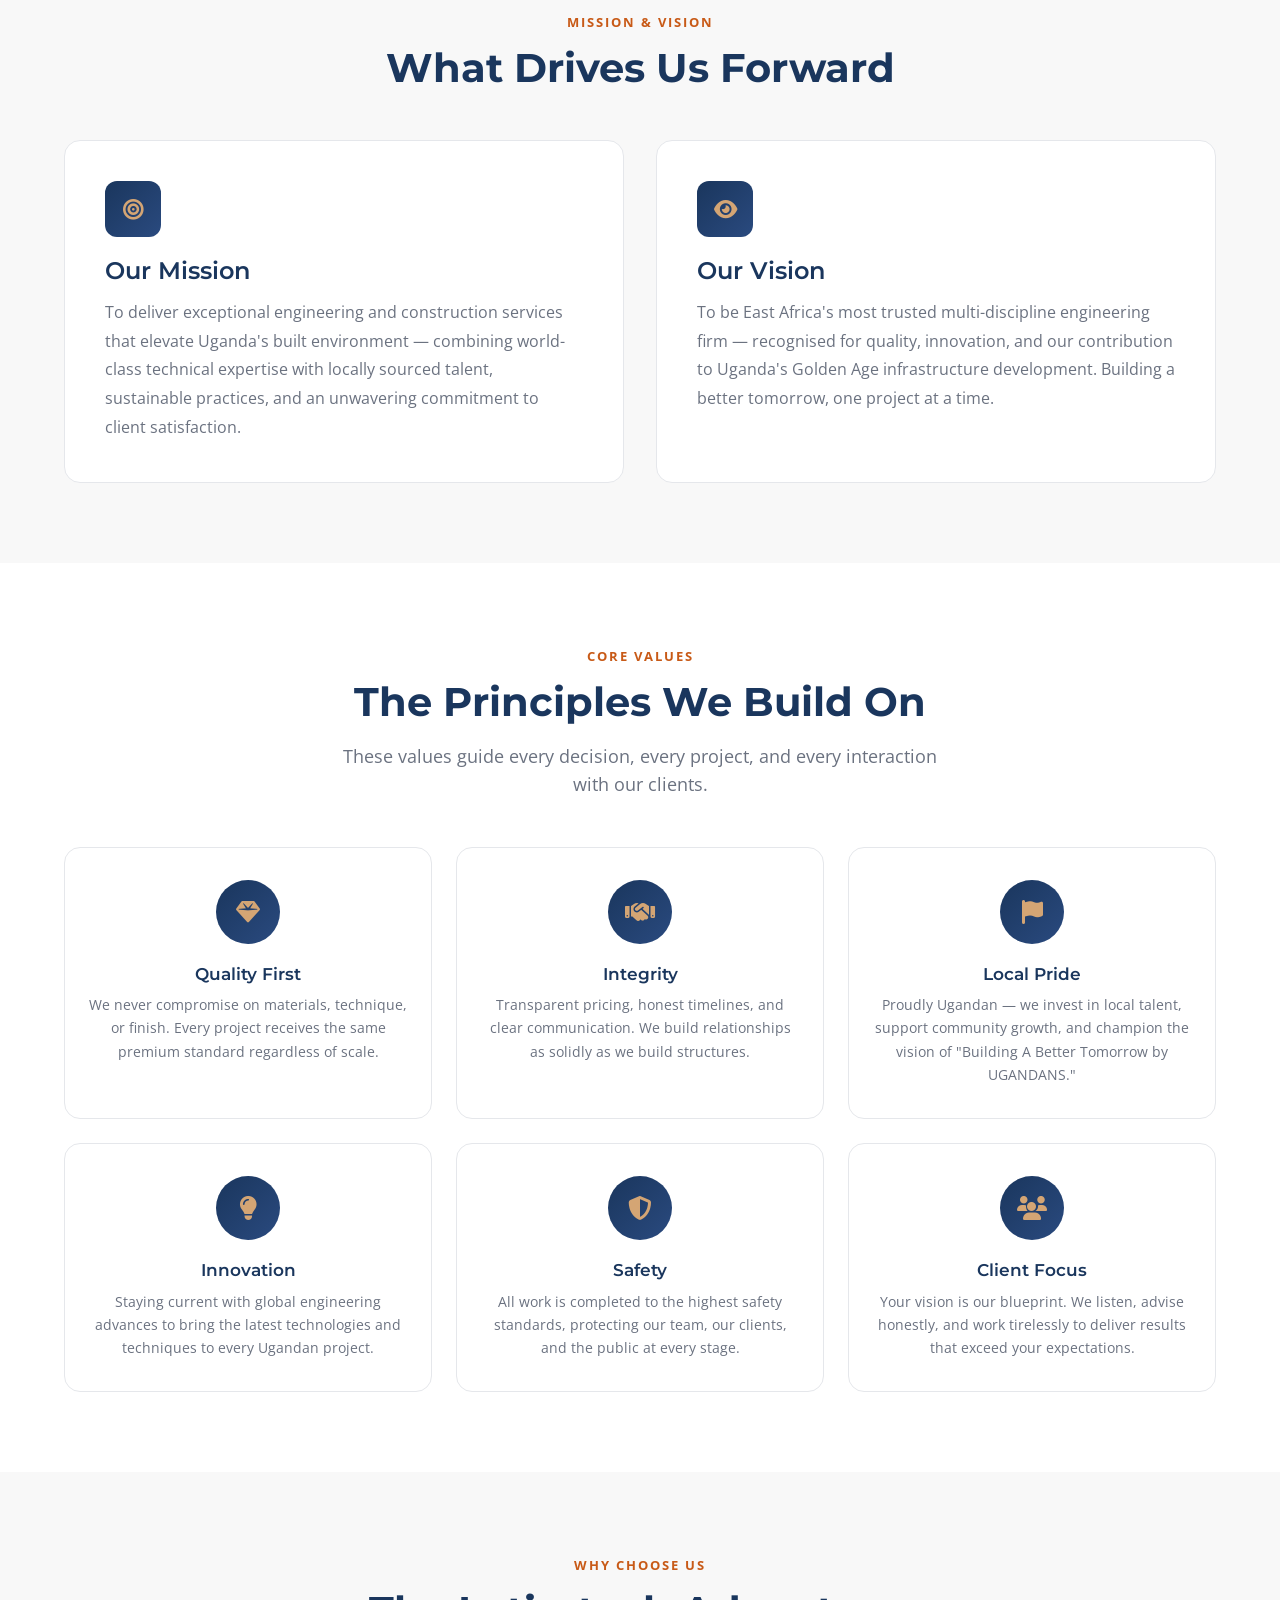
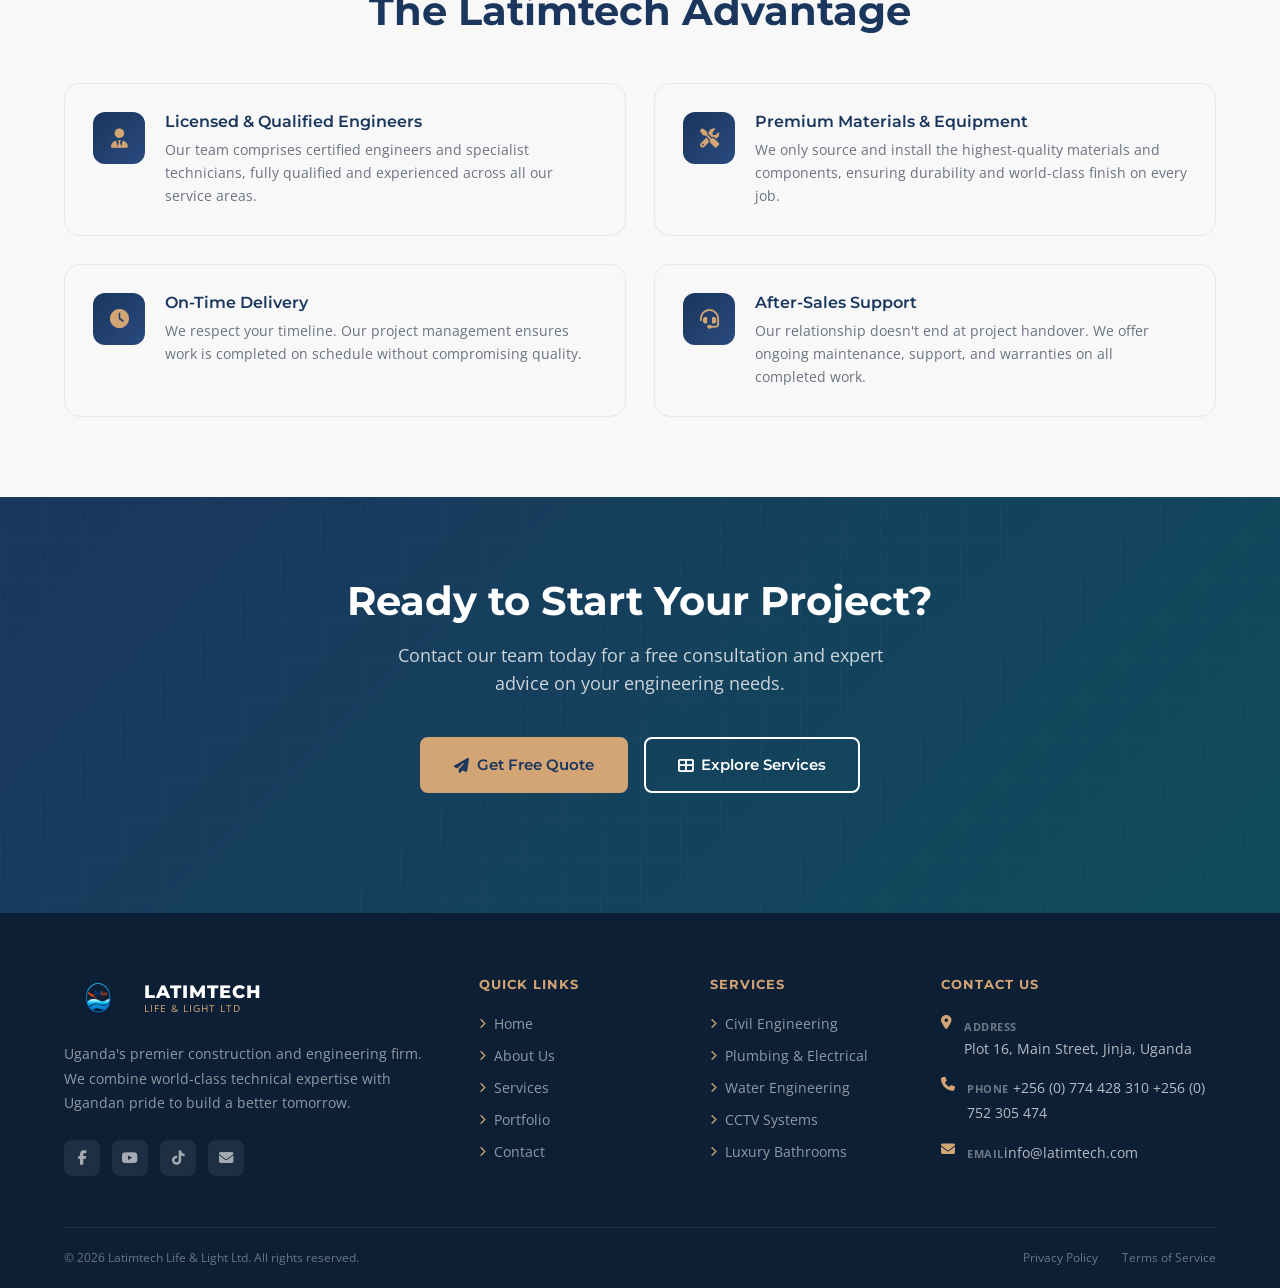
==== commit cab761ef: "Add Google Analytics tracking to all pages" ====
--- a/about.html
+++ b/about.html
@@ -14,6 +14,14 @@
   <link rel="preload" href="https://cdnjs.cloudflare.com/ajax/libs/font-awesome/6.4.2/css/all.min.css" as="style" onload="this.onload=null;this.rel='stylesheet'" />
   <noscript><link rel="stylesheet" href="https://cdnjs.cloudflare.com/ajax/libs/font-awesome/6.4.2/css/all.min.css" /></noscript>
   <link rel="stylesheet" href="css/style.css" />
+  <!-- Google Analytics -->
+  <script async src="https://www.googletagmanager.com/gtag/js?id=G-TPHFS1VP4R"></script>
+  <script>
+    window.dataLayer = window.dataLayer || [];
+    function gtag(){dataLayer.push(arguments);}
+    gtag('js', new Date());
+    gtag('config', 'G-TPHFS1VP4R');
+  </script>
 </head>
 <body>
 
--- a/css/style.css
+++ b/css/style.css
@@ -755,3 +755,140 @@
 .info-icon{width:56px;height:56px;background:linear-gradient(135deg,var(--primary),var(--primary-light));border-radius:12px;display:flex;align-items:center;justify-content:center;margin-bottom:1.25rem}
 .info-icon i{color:var(--secondary);font-size:1.3rem}
 @media(max-width:768px){.two-col-grid{grid-template-columns:1fr}}
+
+/* ============================================================
+   BLOG — Listing & Single Post
+   ============================================================ */
+
+/* --- Blog grid (listing page) ----------------------------- */
+.blog-grid {
+  display: grid;
+  grid-template-columns: repeat(auto-fill, minmax(300px, 1fr));
+  gap: 2rem;
+  padding: 1rem 0 2rem;
+}
+
+.blog-card {
+  background: var(--white);
+  border-radius: var(--radius-lg);
+  overflow: hidden;
+  box-shadow: var(--shadow);
+  transition: var(--transition);
+  display: flex;
+  flex-direction: column;
+}
+.blog-card:hover { transform: translateY(-4px); box-shadow: var(--shadow-xl); }
+
+.blog-card-img {
+  display: block;
+  overflow: hidden;
+  height: 200px;
+  background: var(--primary);
+}
+.blog-card-img img {
+  width: 100%; height: 100%; object-fit: cover;
+  transition: transform .4s ease;
+}
+.blog-card:hover .blog-card-img img { transform: scale(1.05); }
+
+.blog-card-placeholder {
+  width: 100%; height: 100%;
+  display: flex; align-items: center; justify-content: center;
+  background: linear-gradient(135deg, var(--primary), var(--primary-light));
+}
+.blog-card-placeholder i { font-size: 3rem; color: rgba(255,255,255,.3); }
+
+.blog-card-body { padding: 1.5rem; flex: 1; display: flex; flex-direction: column; }
+
+.blog-tags { display: flex; flex-wrap: wrap; gap: .4rem; margin-bottom: .75rem; }
+.blog-tag {
+  background: rgba(26,54,93,.08); color: var(--primary);
+  padding: .2rem .65rem; border-radius: 20px;
+  font-size: .75rem; font-weight: 600; text-transform: uppercase; letter-spacing: .04em;
+}
+
+.blog-card-body h3 { font-size: 1.1rem; margin-bottom: .6rem; line-height: 1.4; }
+.blog-card-body h3 a { color: var(--primary); }
+.blog-card-body h3 a:hover { color: var(--accent); }
+
+.blog-excerpt { color: var(--text-light); font-size: .9rem; line-height: 1.6; margin-bottom: 1rem; flex: 1; }
+
+.blog-meta {
+  display: flex; align-items: center; justify-content: space-between;
+  margin-top: auto; padding-top: 1rem;
+  border-top: 1px solid var(--border);
+  font-size: .85rem; color: var(--text-light);
+}
+.blog-meta i { margin-right: .35rem; color: var(--secondary); }
+
+.blog-read-more {
+  color: var(--primary); font-weight: 600; font-size: .85rem;
+  display: flex; align-items: center; gap: .3rem;
+}
+.blog-read-more:hover { color: var(--accent); }
+.blog-read-more i { font-size: .75rem; transition: transform .2s; }
+.blog-read-more:hover i { transform: translateX(3px); }
+
+.blog-loading, .blog-empty {
+  text-align: center; padding: 4rem 1rem;
+  color: var(--text-light); font-size: 1.1rem;
+  grid-column: 1 / -1;
+}
+.blog-loading i { margin-right: .5rem; color: var(--secondary); }
+
+/* --- Single post ------------------------------------------ */
+.blog-post-section { padding-top: 0; }
+
+.blog-post-article {
+  max-width: 800px;
+  margin: 0 auto;
+  padding: 3rem 0 4rem;
+}
+
+.blog-post-header { margin-bottom: 2rem; }
+.blog-post-header h1 { font-size: clamp(1.8rem, 4vw, 2.8rem); margin: 1rem 0 .75rem; }
+.blog-post-excerpt {
+  font-size: 1.15rem; color: var(--text-light);
+  line-height: 1.7; margin-bottom: 1rem;
+  border-left: 4px solid var(--secondary);
+  padding-left: 1.2rem;
+}
+.blog-post-meta { display: flex; gap: 1.5rem; font-size: .9rem; color: var(--text-light); }
+.blog-post-meta i { color: var(--secondary); margin-right: .3rem; }
+
+.blog-post-hero-img {
+  border-radius: var(--radius-lg);
+  overflow: hidden;
+  margin-bottom: 2.5rem;
+  box-shadow: var(--shadow-lg);
+  max-height: 480px;
+}
+.blog-post-hero-img img { width: 100%; height: 100%; object-fit: cover; }
+
+.blog-post-body { line-height: 1.8; color: var(--text); }
+.blog-post-body h2 { margin: 2rem 0 .75rem; color: var(--primary); }
+.blog-post-body h3 { margin: 1.5rem 0 .5rem; color: var(--primary); }
+.blog-post-body p  { margin-bottom: 1.2rem; }
+.blog-post-body ul, .blog-post-body ol { margin: 1rem 0 1.2rem 1.5rem; }
+.blog-post-body li { margin-bottom: .4rem; }
+.blog-post-body blockquote {
+  border-left: 4px solid var(--secondary);
+  padding: 1rem 1.5rem; margin: 1.5rem 0;
+  background: rgba(212,165,116,.08);
+  border-radius: 0 var(--radius) var(--radius) 0;
+  font-style: italic; color: var(--text-light);
+}
+.blog-post-body code {
+  background: var(--bg-dark); padding: .15rem .4rem;
+  border-radius: 4px; font-size: .88em;
+}
+.blog-figure { margin: 1.5rem 0; }
+.blog-figure img { border-radius: var(--radius); width: 100%; }
+.blog-figure figcaption { font-size: .85rem; color: var(--text-light); text-align: center; margin-top: .5rem; }
+
+.blog-post-footer { margin-top: 3rem; padding-top: 2rem; border-top: 1px solid var(--border); }
+
+@media(max-width: 768px) {
+  .blog-grid { grid-template-columns: 1fr; }
+  .blog-post-article { padding: 2rem 0; }
+}
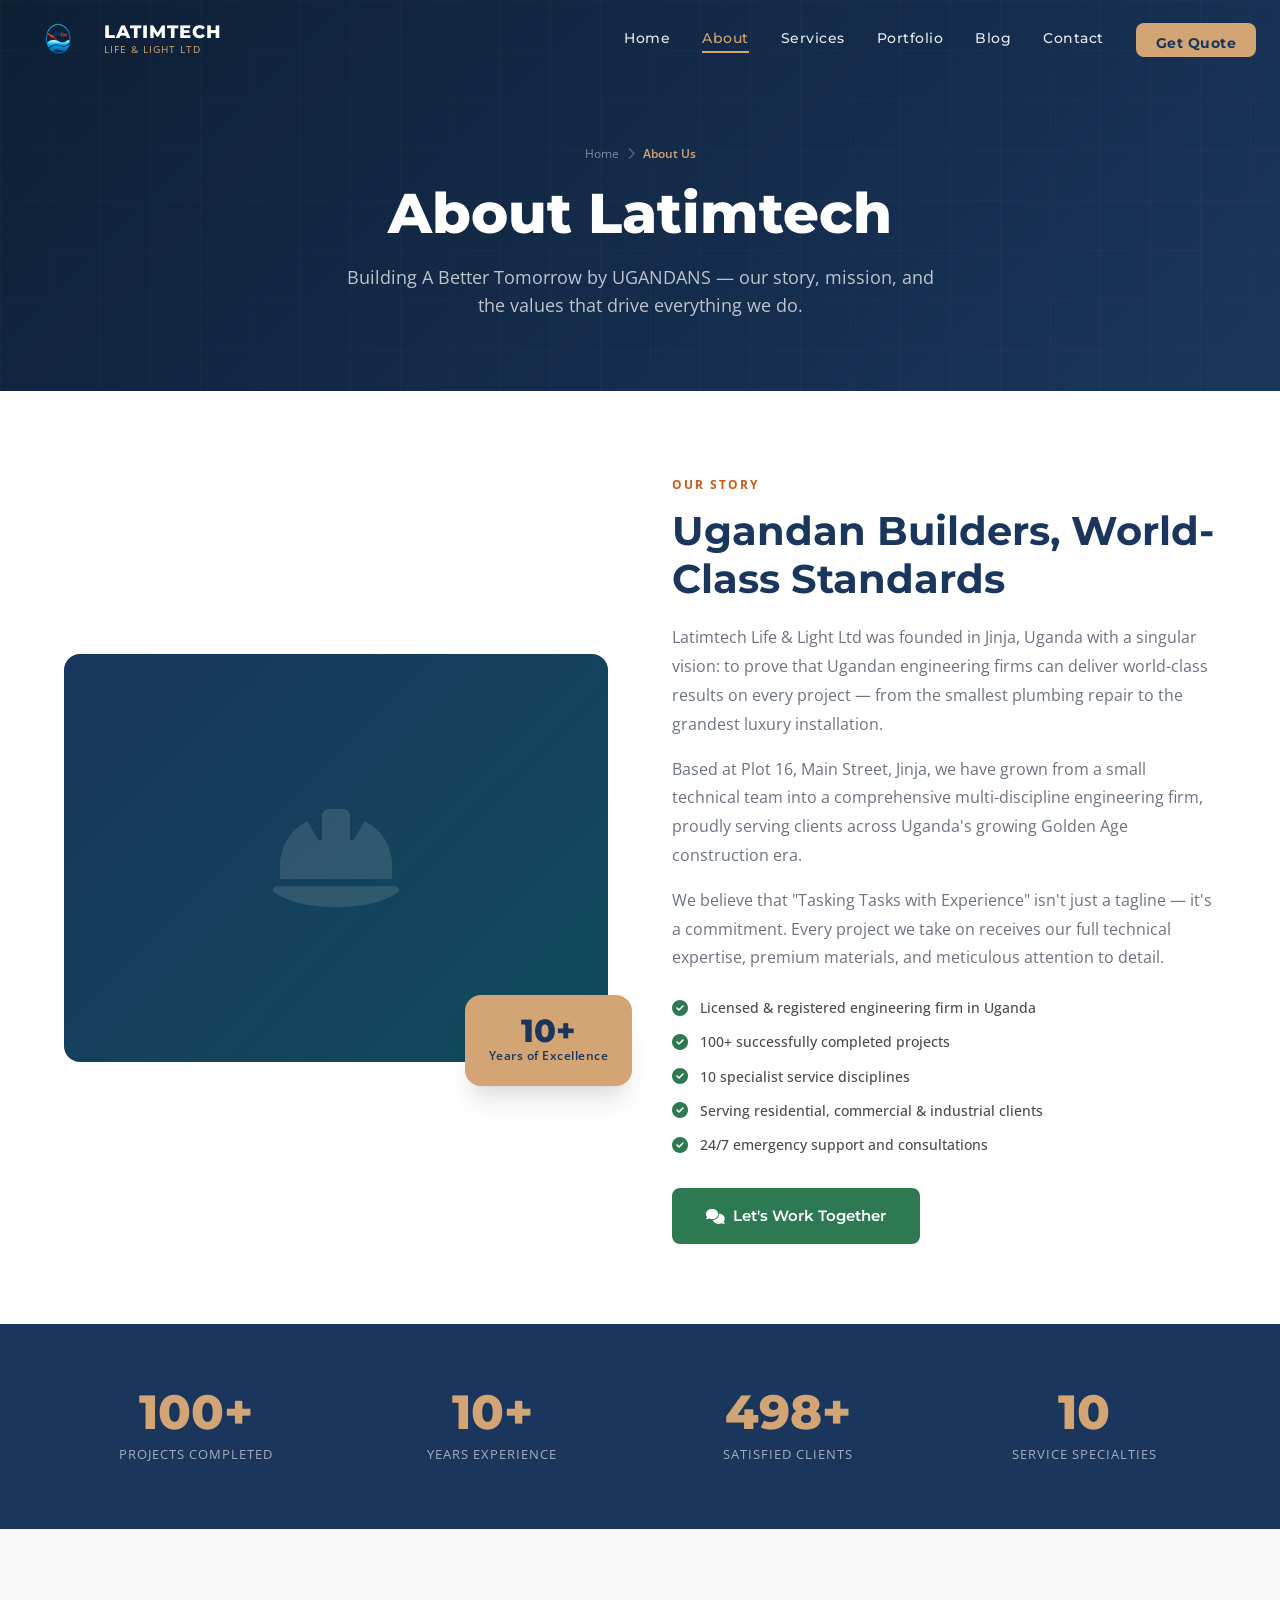
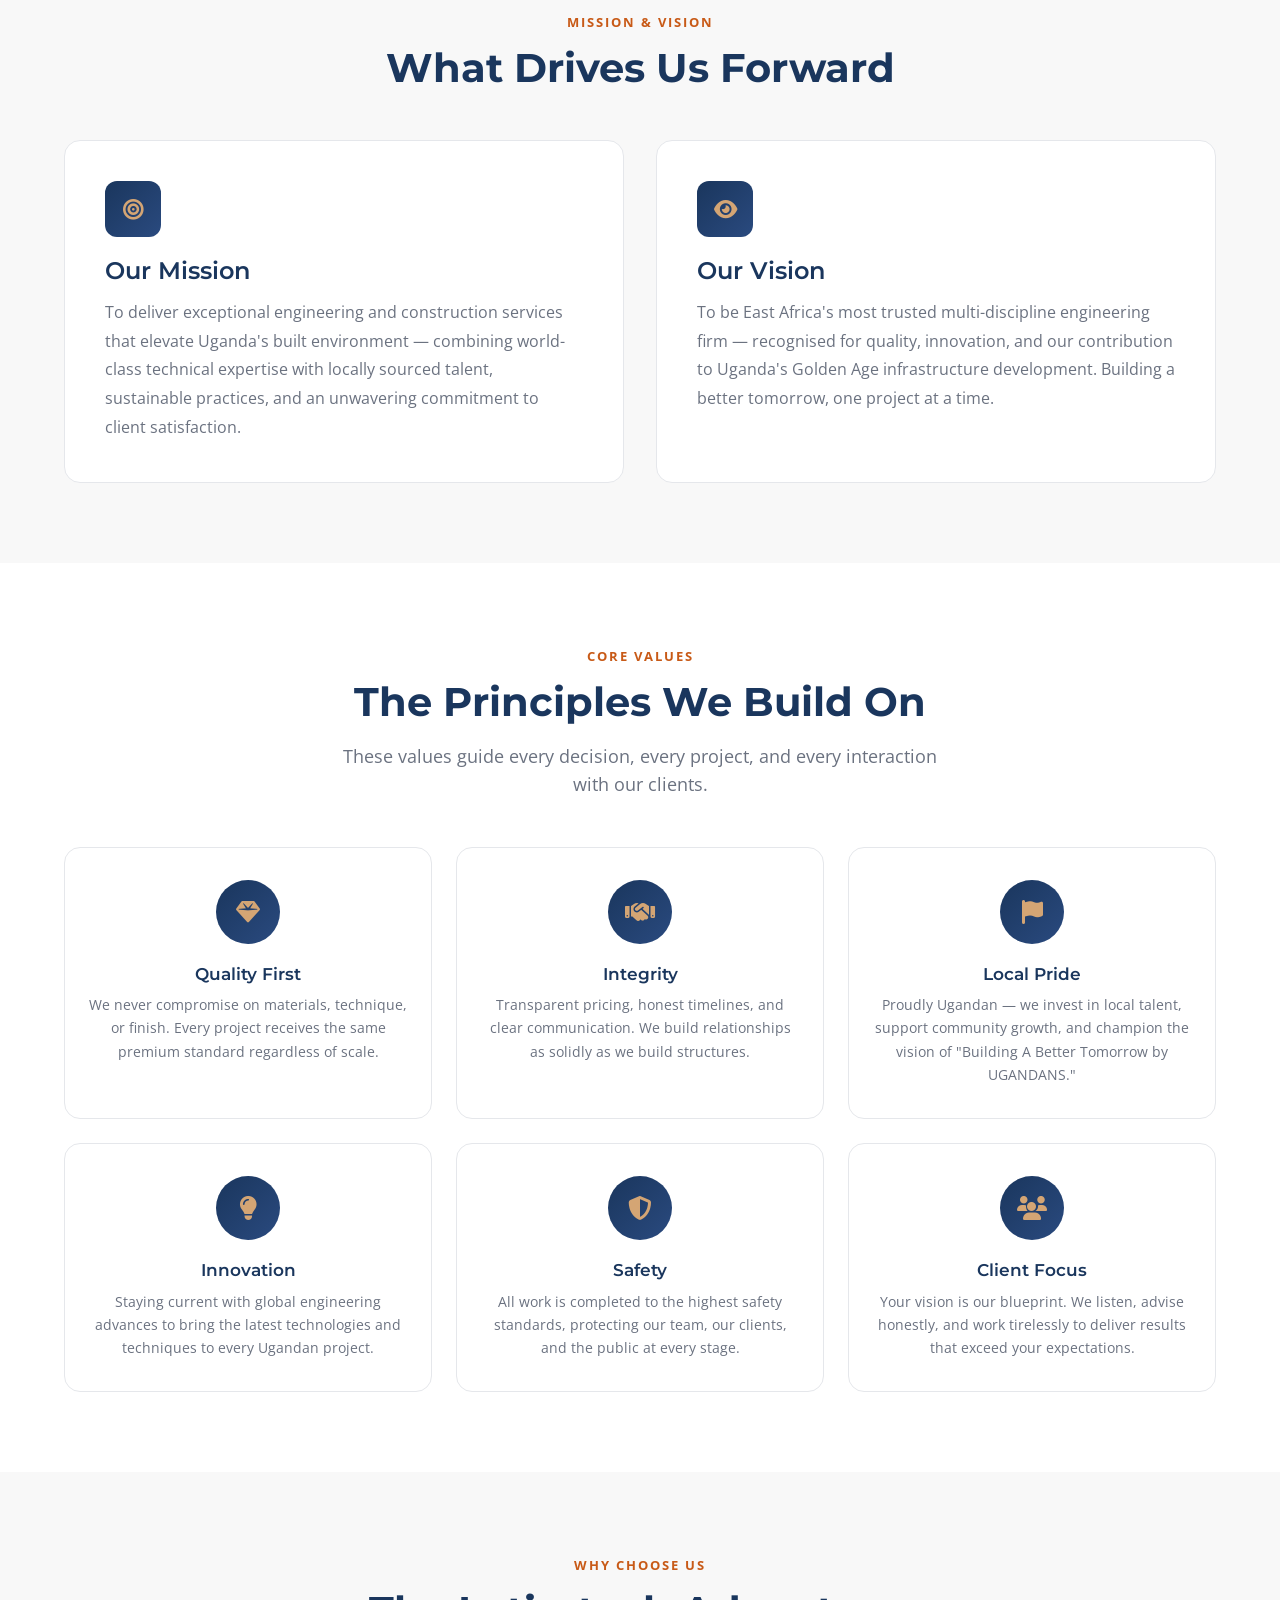
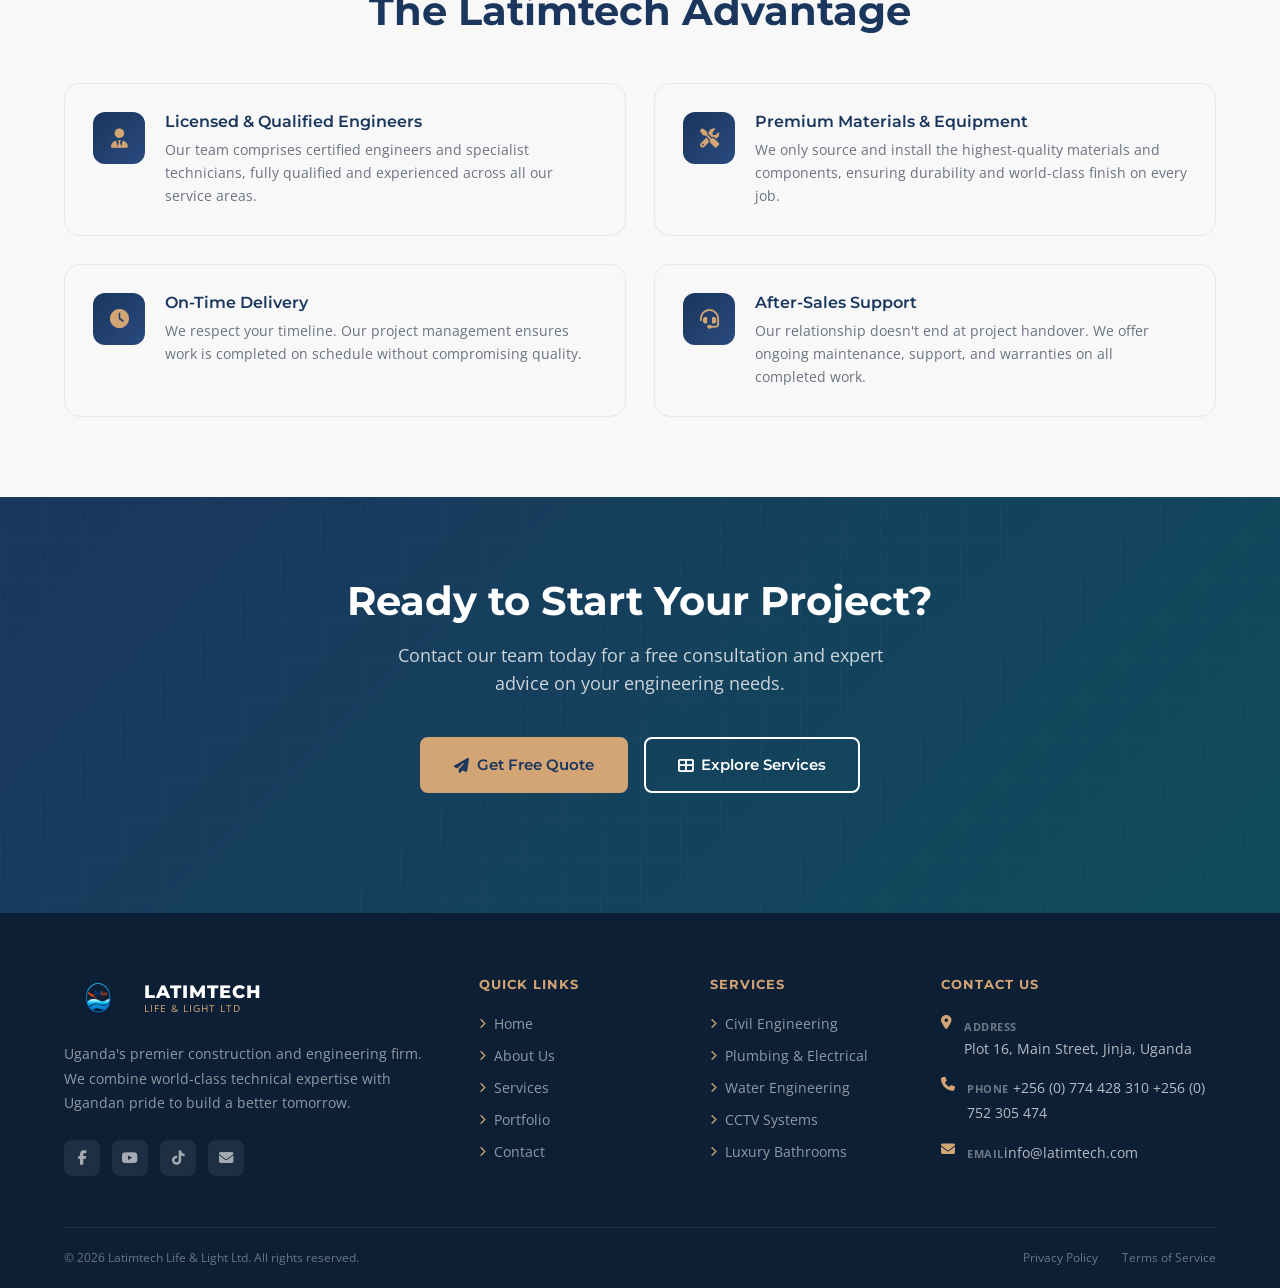
==== commit e8506d28: "Add Blog link to nav on all pages" ====
--- a/about.html
+++ b/about.html
@@ -40,6 +40,7 @@
       <a href="about.html" class="active">About</a>
       <a href="services.html">Services</a>
       <a href="portfolio.html">Portfolio</a>
+      <a href="blog.html">Blog</a>
       <a href="contact.html">Contact</a>
       <a href="contact.html" class="nav-cta">Get Quote</a>
     </div>
@@ -52,6 +53,7 @@
     <a href="about.html">About Us</a>
     <a href="services.html">Services</a>
     <a href="portfolio.html">Portfolio</a>
+    <a href="blog.html">Blog</a>
     <a href="contact.html">Contact Us</a>
     <a href="contact.html" class="mobile-cta">Get Free Quote</a>
   </div>
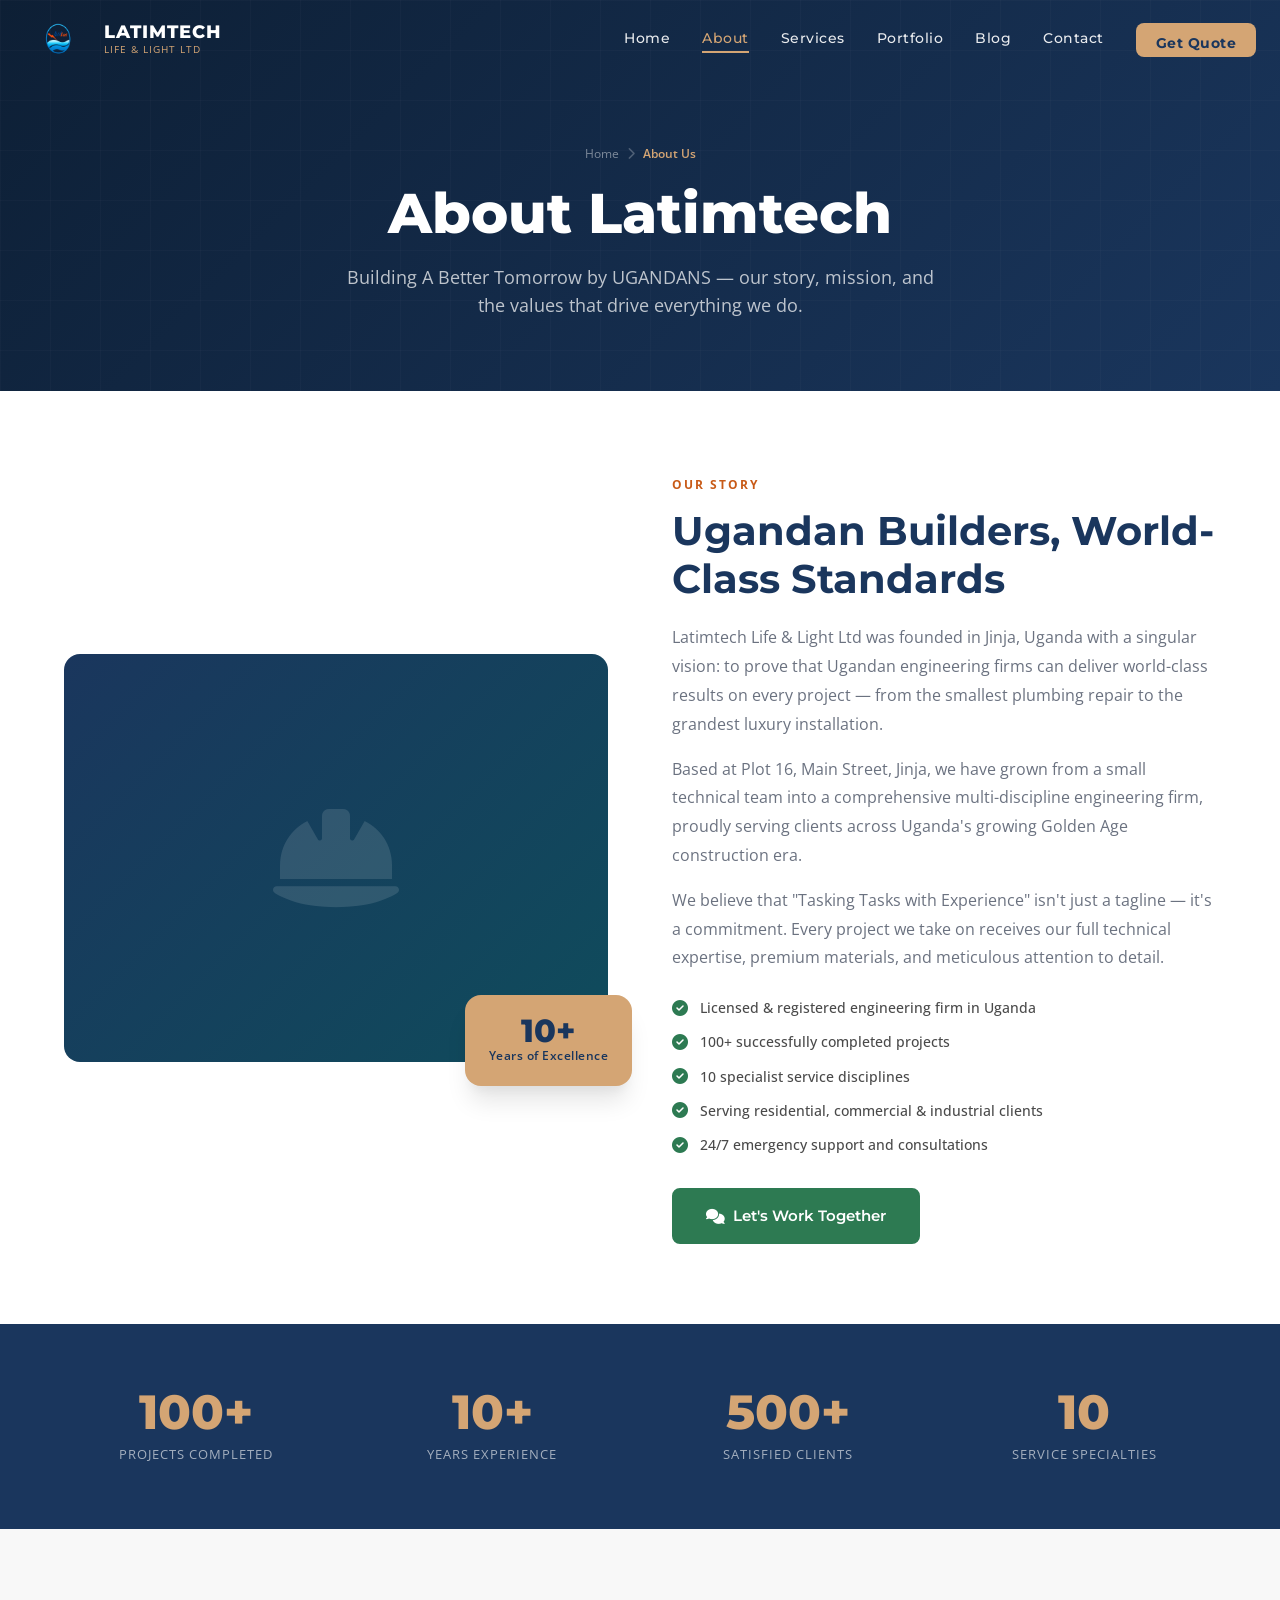
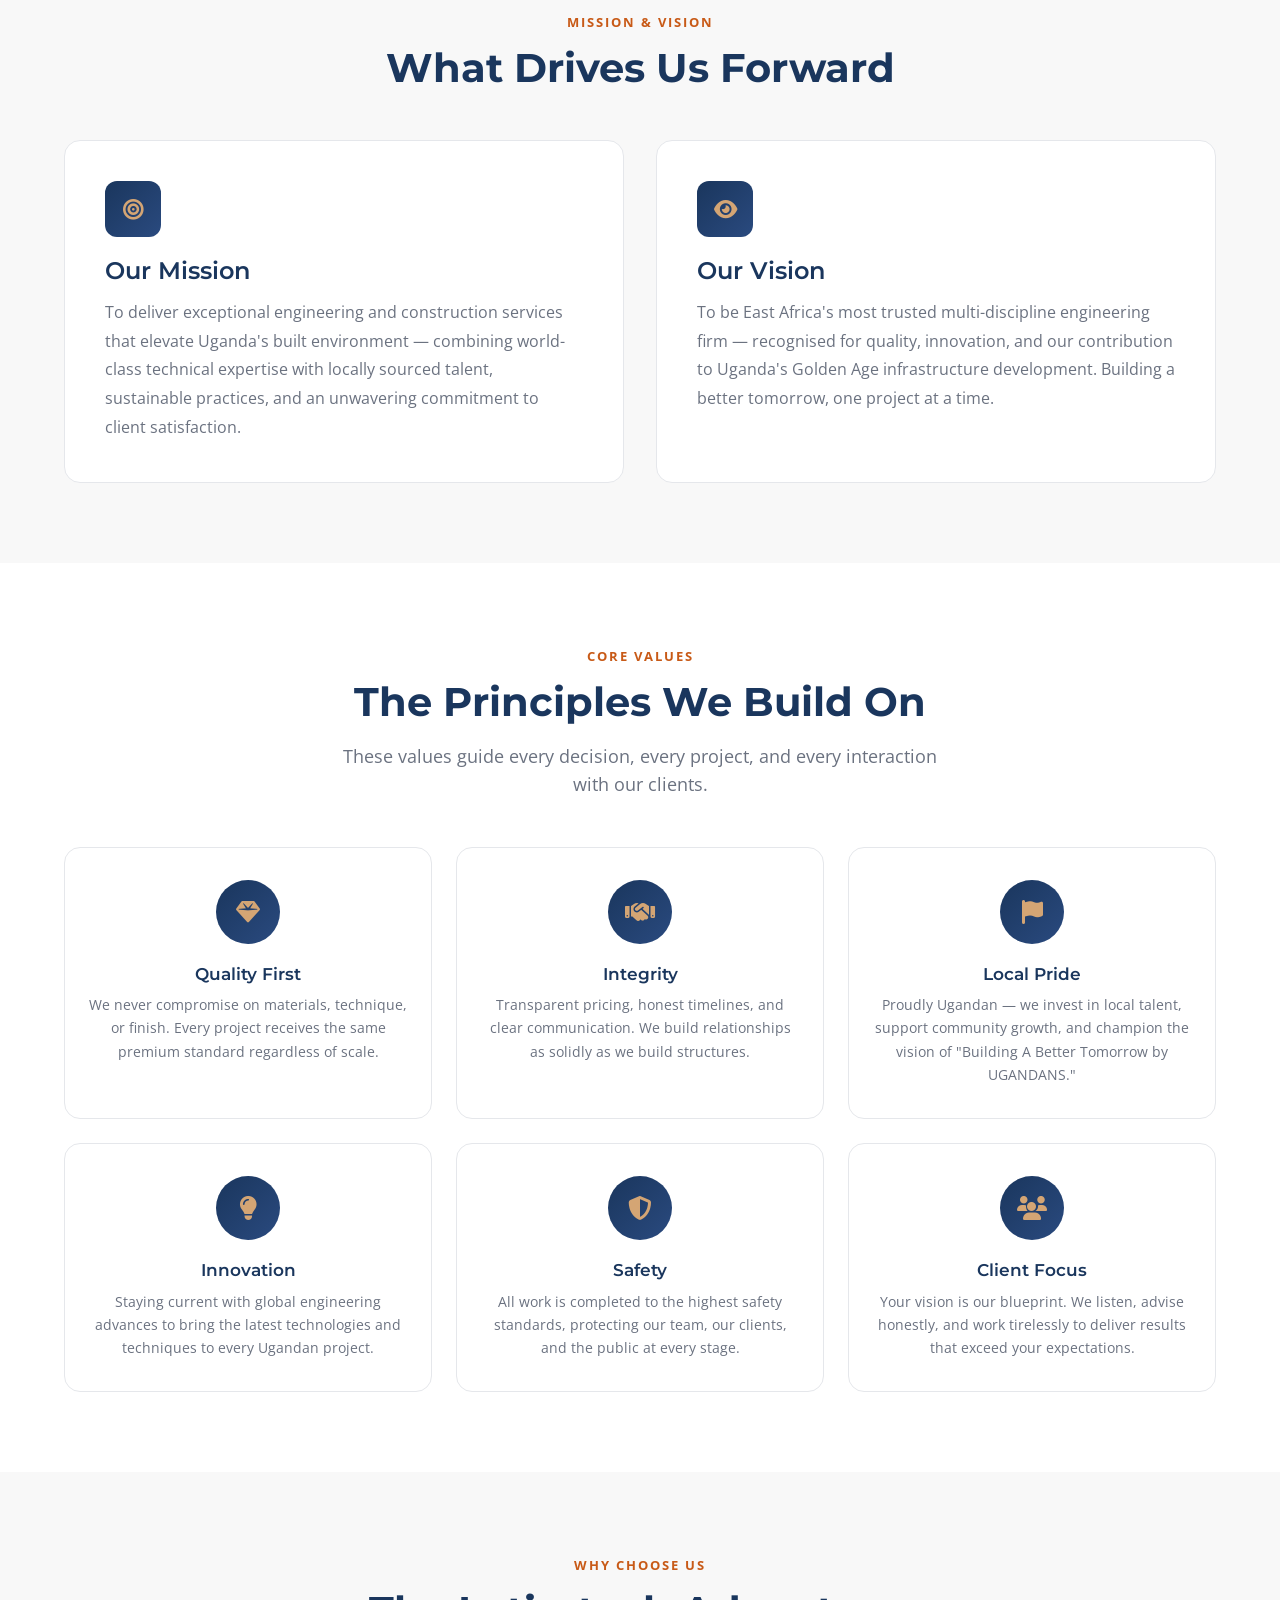
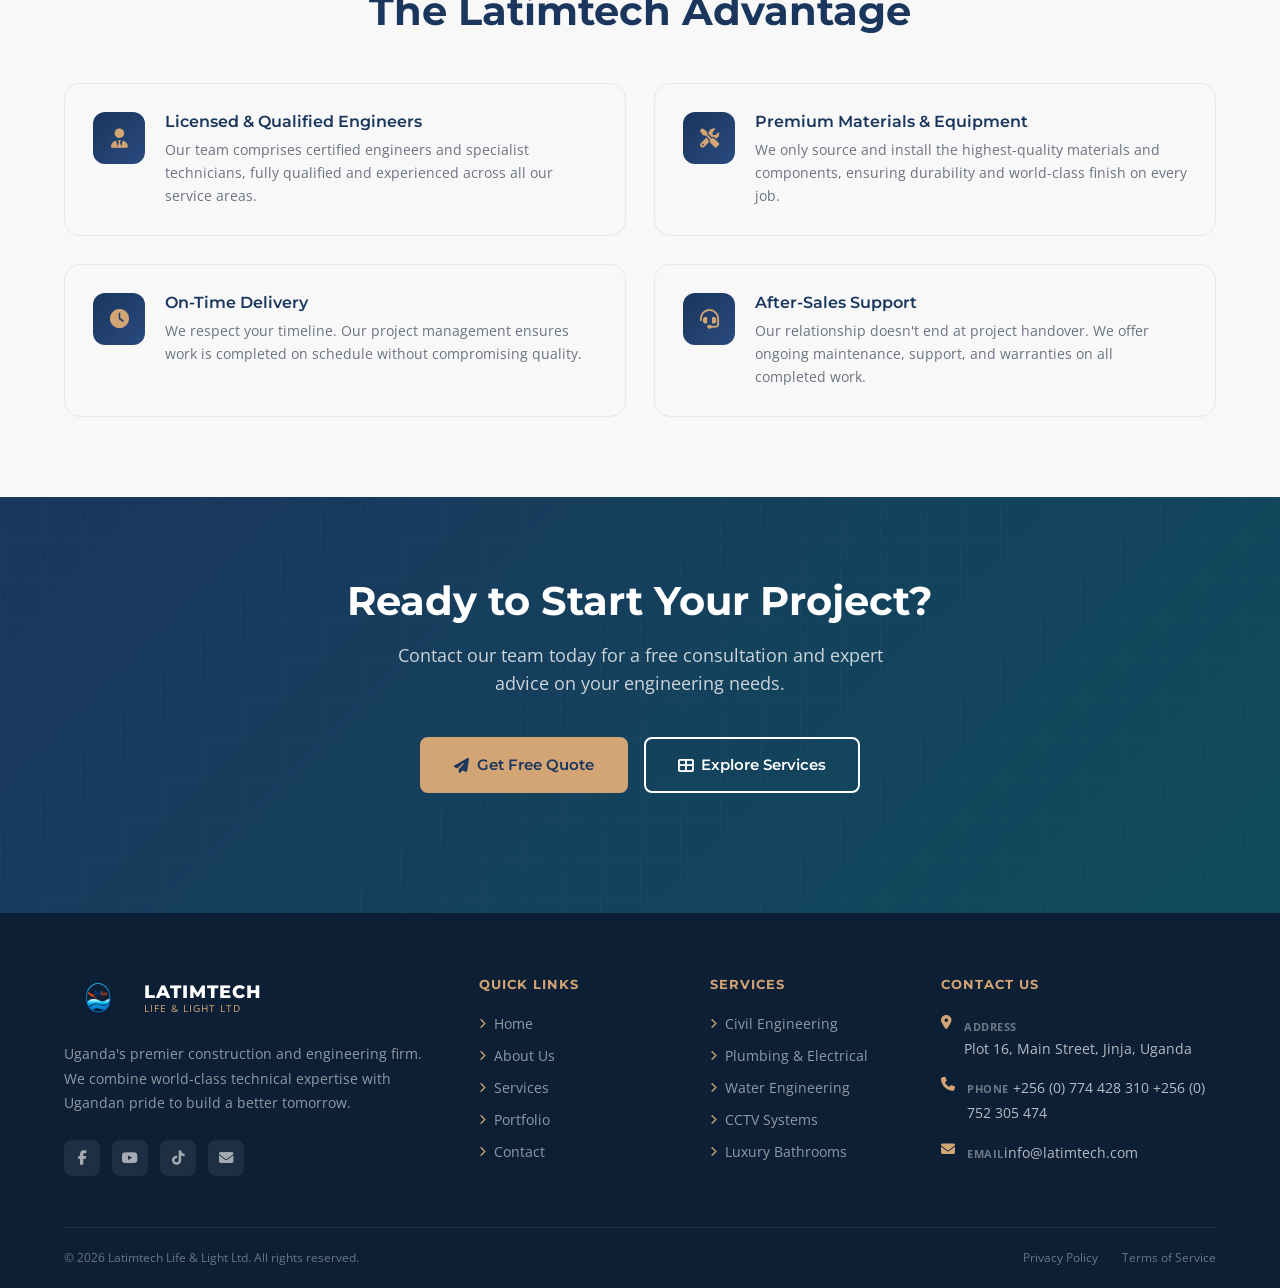
==== commit ccc03659: "Add Tawk.to live chat widget to all pages" ====
--- a/about.html
+++ b/about.html
@@ -319,5 +319,18 @@
 </footer>
 
 <script src="js/main.js" defer></script>
+<!--Start of Tawk.to Script-->
+<script type="text/javascript">
+var Tawk_API=Tawk_API||{}, Tawk_LoadStart=new Date();
+(function(){
+var s1=document.createElement("script"),s0=document.getElementsByTagName("script")[0];
+s1.async=true;
+s1.src='https://embed.tawk.to/69eee83352f9f01c33156ddd/1jn6jm3c8';
+s1.charset='UTF-8';
+s1.setAttribute('crossorigin','*');
+s0.parentNode.insertBefore(s1,s0);
+})();
+</script>
+<!--End of Tawk.to Script-->
 </body>
 </html>
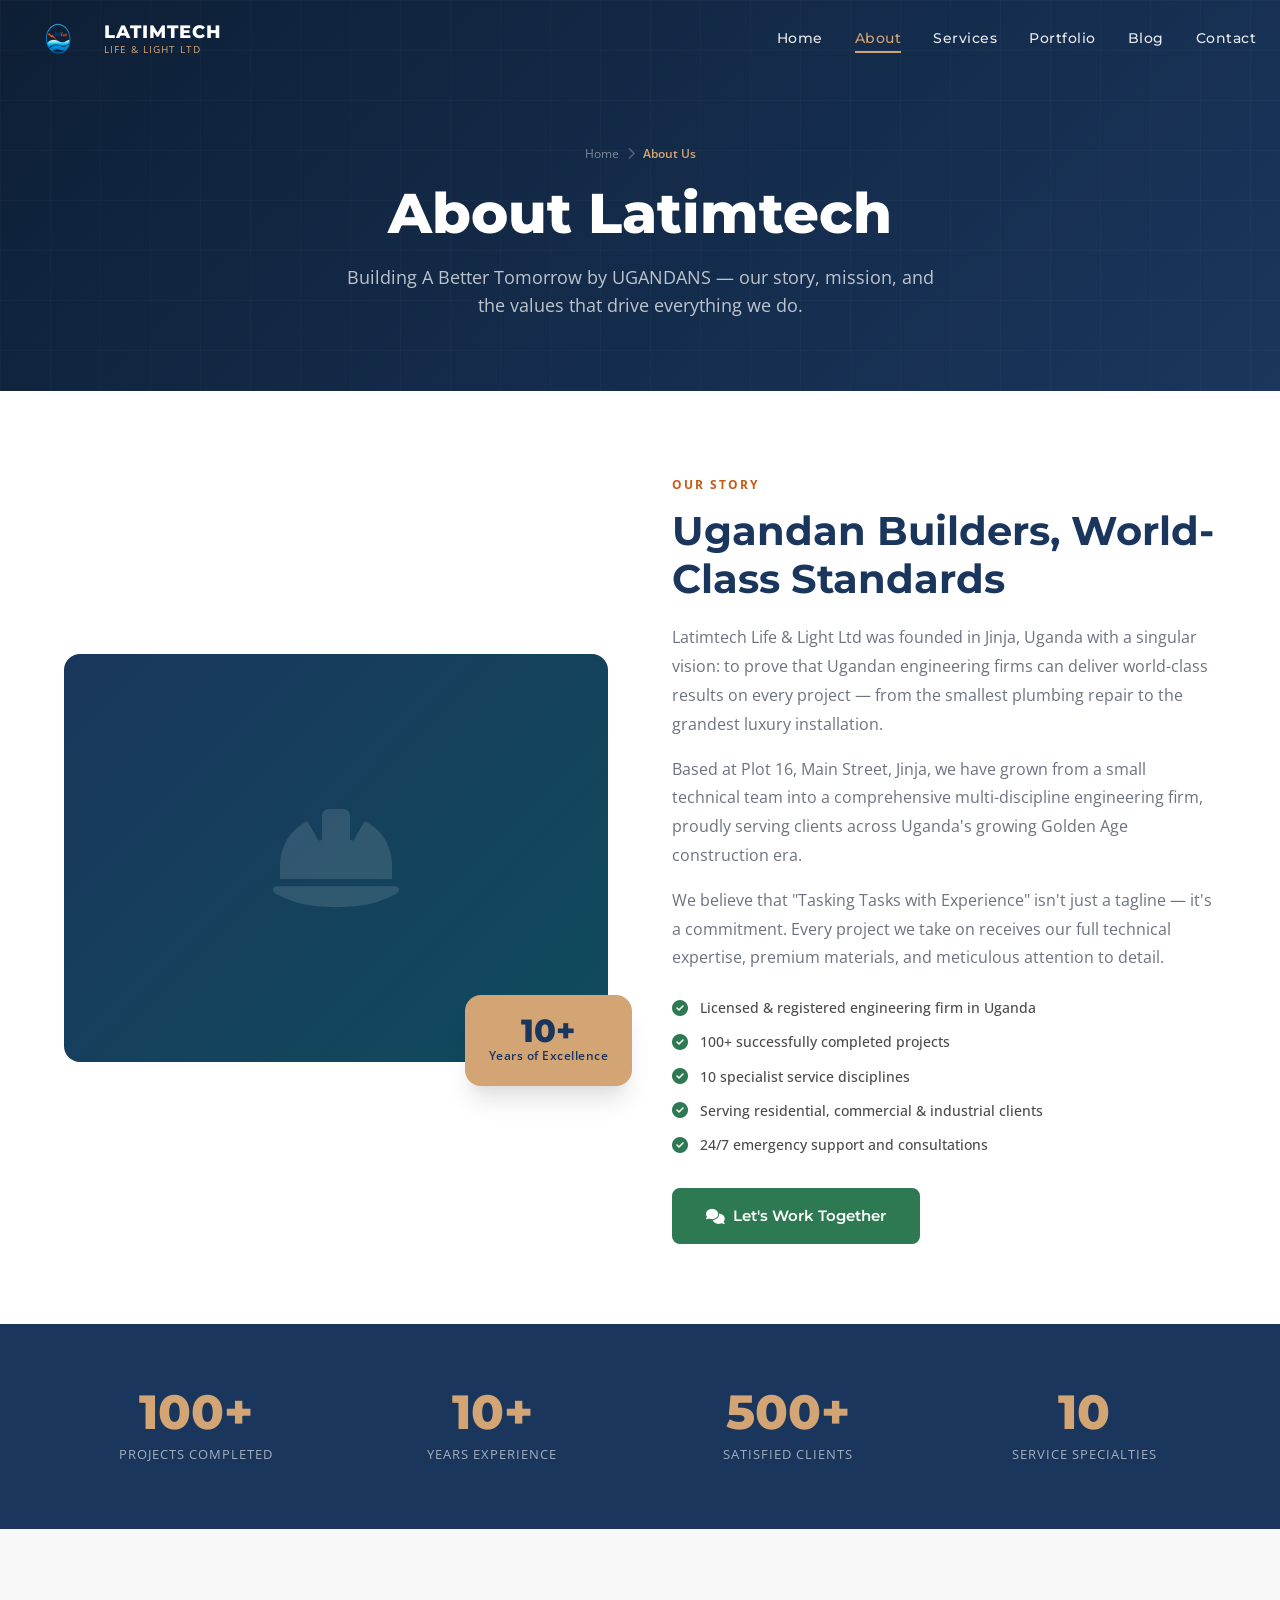
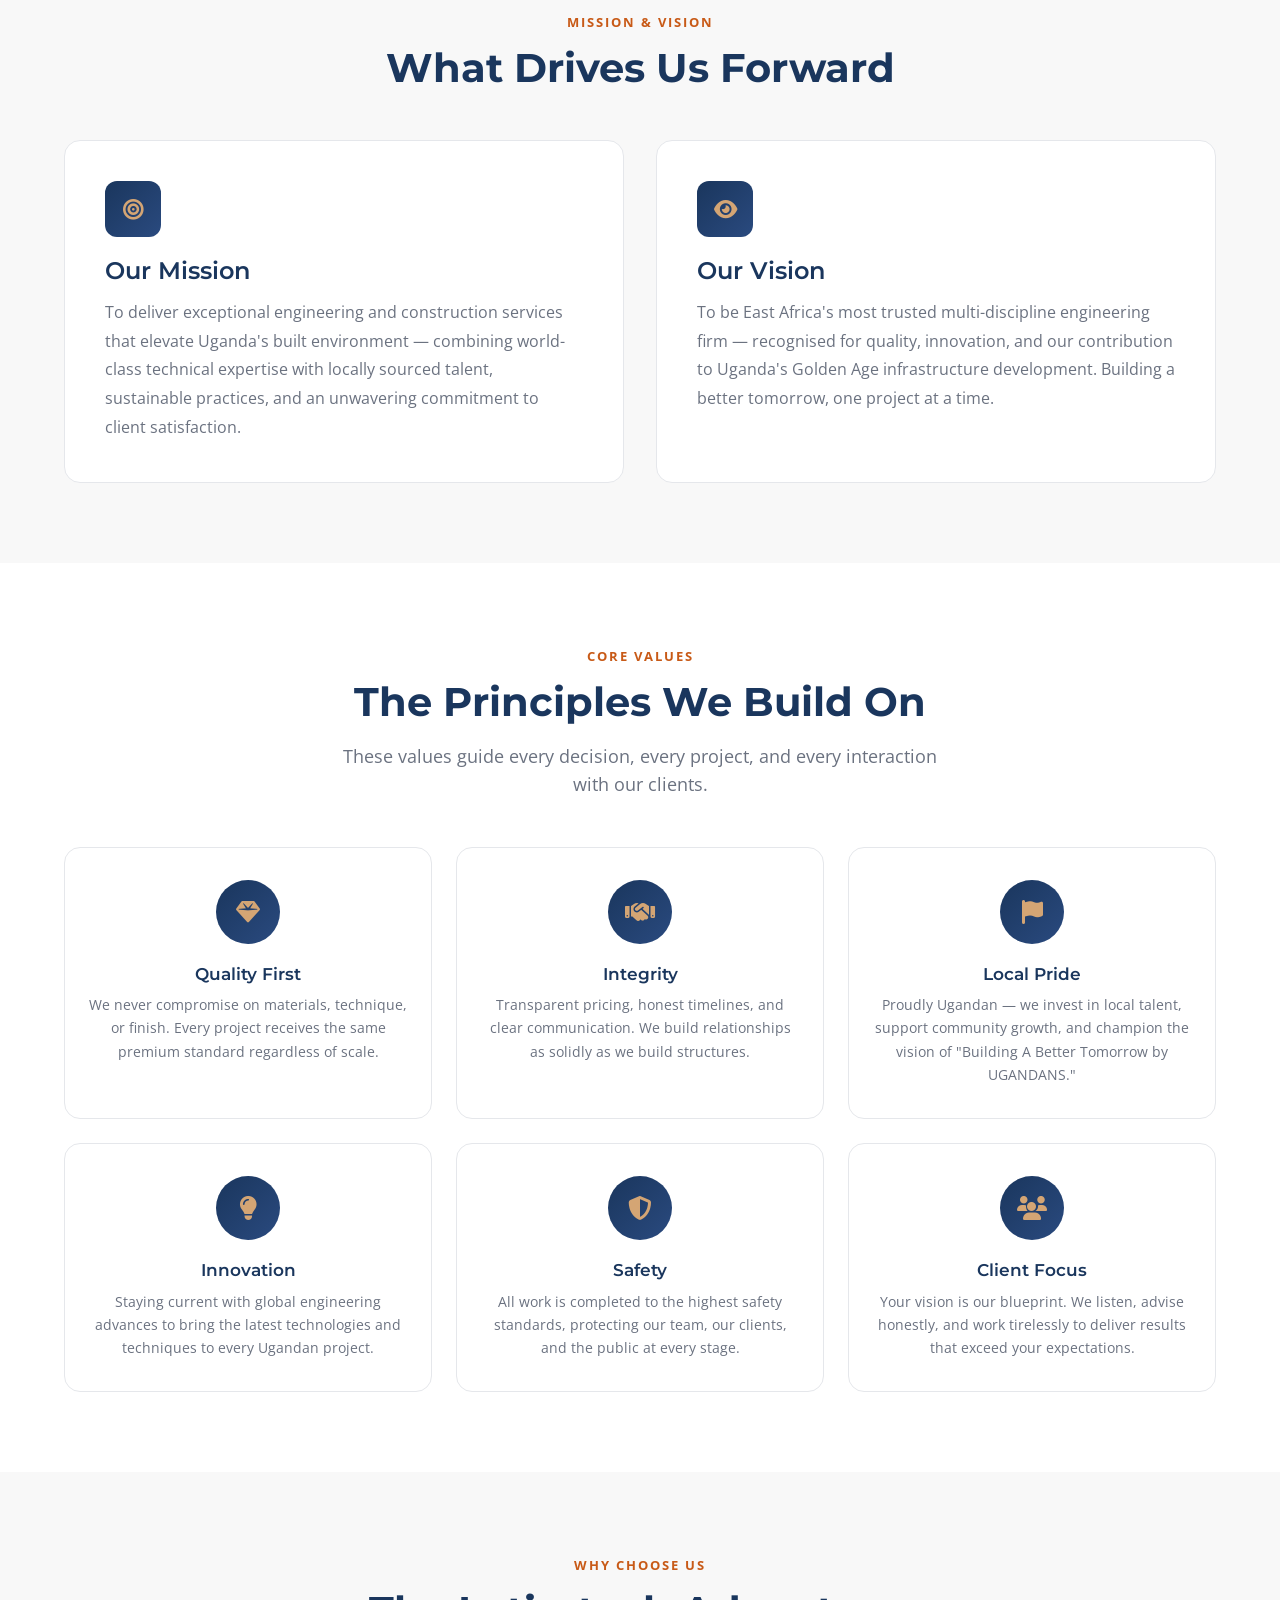
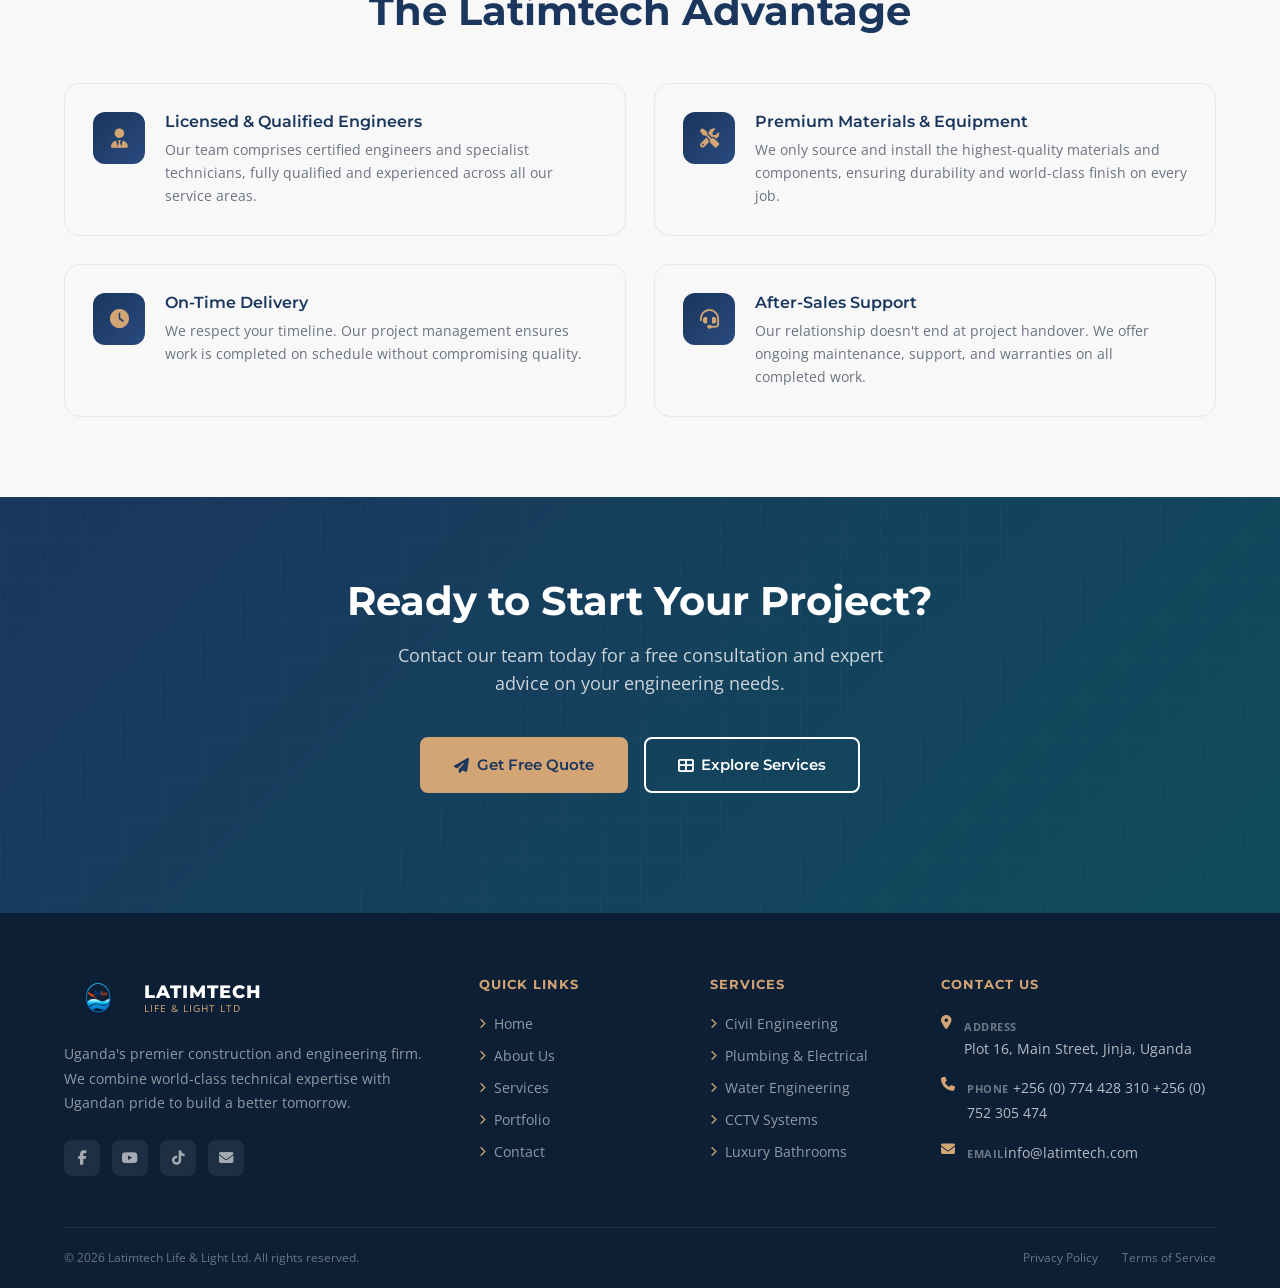
==== commit 0e17d92d: "updated the hero section" ====
--- a/about.html
+++ b/about.html
@@ -42,7 +42,6 @@
       <a href="portfolio.html">Portfolio</a>
       <a href="blog.html">Blog</a>
       <a href="contact.html">Contact</a>
-      <a href="contact.html" class="nav-cta">Get Quote</a>
     </div>
     <button class="hamburger" id="hamburger" aria-label="Toggle navigation">
       <span></span><span></span><span></span>
--- a/css/style.css
+++ b/css/style.css
@@ -178,7 +178,6 @@
 .hero {
   min-height:100vh; position:relative;
   display:flex; align-items:center; overflow:hidden;
-  background:linear-gradient(135deg,#0D1F35 0%,#1A365D 50%,#0F4C5C 100%);
 }
 .hero-pattern {
   position:absolute; inset:0;
@@ -198,8 +197,8 @@
   width:500px; height:500px; bottom:-100px; left:5%; pointer-events:none;
 }
 .hero-content {
-  position:relative; z-index:1; max-width:1200px;
-  margin:0 auto; padding:0 1.5rem; width:100%; padding-top:5rem;
+  position:relative; z-index:3; max-width:720px;
+  margin:0; padding:0 1.5rem 0 60px; width:100%; padding-top:5rem;
 }
 .hero-badge {
   display:inline-flex; align-items:center; gap:.5rem;
@@ -214,7 +213,7 @@
   font-size:1.125rem; color:rgba(255,255,255,.78);
   max-width:600px; margin-bottom:2.5rem; line-height:1.75;
 }
-.hero-actions { display:flex; gap:1rem; flex-wrap:wrap; margin-bottom:3rem; }
+.hero-actions { display:flex; gap:1rem; flex-wrap:wrap; margin-top:7rem; margin-bottom:3rem; }
 .hero-divider {
   width:60px; height:3px; margin-bottom:2.5rem;
   background:linear-gradient(90deg,var(--secondary),transparent);
@@ -230,7 +229,7 @@
   text-transform:uppercase; letter-spacing:1px; margin-top:.25rem;
 }
 .hero-scroll {
-  position:absolute; bottom:2rem; left:50%; transform:translateX(-50%);
+  position:absolute; bottom:30px; left:50%; transform:translateX(-50%);
   display:flex; flex-direction:column; align-items:center; gap:.4rem;
   color:rgba(255,255,255,.4); font-size:.7rem;
   animation:bounceDown 2s infinite;
@@ -238,6 +237,62 @@
 @keyframes bounceDown {
   0%,100% { transform:translateX(-50%) translateY(0); }
   50%      { transform:translateX(-50%) translateY(8px); }
+}
+
+/* --- Hero Slideshow --------------------------------------- */
+.hero-slides { position:absolute; inset:0; z-index:0; }
+.hero-slide {
+  position:absolute; inset:0;
+  background-size:cover; background-position:center;
+  opacity:0; transition:opacity 1.2s ease-in-out; will-change:opacity;
+}
+.hero-slide.active { opacity:1; }
+.hero-slide--video video {
+  position:absolute; inset:0; width:100%; height:100%;
+  object-fit:cover; object-position:center;
+}
+
+.hero-overlay {
+  position:absolute; inset:0; z-index:1;
+  background: linear-gradient(135deg, rgba(15,23,42,0.85) 0%, rgba(15,23,42,0.5) 60%, rgba(15,23,42,0.3) 100%);
+  pointer-events:none;
+}
+
+.hero-pattern { z-index:2; }
+.hero-orb     { z-index:2; }
+.hero-orb-2   { z-index:2; }
+.hero-scroll  { z-index:5; }
+
+.hero-arrow {
+  position:absolute; top:auto; bottom:2.5rem; transform:none; z-index:4;
+  width:48px; height:48px; border-radius:50%;
+  display:flex; align-items:center; justify-content:center;
+  background:rgba(255,255,255,.12); border:1px solid rgba(255,255,255,.25);
+  color:rgba(255,255,255,.85); font-size:1rem; cursor:pointer;
+  transition:background .25s, transform .25s, border-color .25s;
+  backdrop-filter:blur(4px); -webkit-backdrop-filter:blur(4px);
+}
+.hero-arrow:hover {
+  background:rgba(212,165,116,.35); border-color:rgba(212,165,116,.6);
+  color:var(--white); transform:scale(1.1);
+}
+.hero-arrow-prev { left:auto; right:5rem; }
+.hero-arrow-next { right:1.5rem; }
+
+.hero-dots {
+  position:absolute; bottom:2.5rem; left:auto; right:8.5rem; transform:none;
+  z-index:4; display:flex; gap:.6rem; align-items:center;
+}
+.hero-dot {
+  width:8px; height:8px; border-radius:50%; border:none;
+  background:rgba(255,255,255,.40); cursor:pointer; padding:0;
+  transition:background .3s, width .3s, border-radius .3s;
+}
+.hero-dot.active { width:24px; border-radius:4px; background:var(--secondary); }
+.hero-dot:hover:not(.active) { background:rgba(255,255,255,.70); }
+
+@media(max-width:640px) {
+  .hero-arrow { width:38px; height:38px; font-size:.85rem; }
 }
 
 /* --- Trust Bar -------------------------------------------- */
@@ -680,7 +735,12 @@
   .services-grid  { grid-template-columns:1fr; }
   .projects-grid  { grid-template-columns:repeat(2,1fr); }
   .portfolio-grid { grid-template-columns:repeat(2,1fr); }
-  .hero-content   { padding-top:3.5rem; }
+  .hero-content   { padding-top:3.5rem; padding-left:1.5rem; max-width:100%; }
+  .hero-arrow     { top:auto; bottom:80px; transform:none; width:32px; height:32px; font-size:.75rem; opacity:.55; }
+  .hero-arrow:hover { transform:scale(1.1); opacity:.85; }
+  .hero-arrow-prev  { left:24px; right:auto; }
+  .hero-arrow-next  { right:24px; }
+  .hero-dots      { bottom:4.5rem; left:50%; right:auto; transform:translateX(-50%); }
   .hero-stats     { display:grid; grid-template-columns:repeat(2,1fr); gap:1.25rem; }
   .hero-actions   { flex-direction:column; align-items:stretch; }
   .hero-actions .btn { justify-content:center; }
@@ -756,139 +816,30 @@
 .info-icon i{color:var(--secondary);font-size:1.3rem}
 @media(max-width:768px){.two-col-grid{grid-template-columns:1fr}}
 
-/* ============================================================
-   BLOG — Listing & Single Post
-   ============================================================ */
-
-/* --- Blog grid (listing page) ----------------------------- */
-.blog-grid {
-  display: grid;
-  grid-template-columns: repeat(auto-fill, minmax(300px, 1fr));
-  gap: 2rem;
-  padding: 1rem 0 2rem;
-}
-
-.blog-card {
-  background: var(--white);
-  border-radius: var(--radius-lg);
-  overflow: hidden;
-  box-shadow: var(--shadow);
-  transition: var(--transition);
-  display: flex;
-  flex-direction: column;
-}
-.blog-card:hover { transform: translateY(-4px); box-shadow: var(--shadow-xl); }
-
-.blog-card-img {
-  display: block;
-  overflow: hidden;
-  height: 200px;
-  background: var(--primary);
-}
-.blog-card-img img {
-  width: 100%; height: 100%; object-fit: cover;
-  transition: transform .4s ease;
-}
-.blog-card:hover .blog-card-img img { transform: scale(1.05); }
-
-.blog-card-placeholder {
-  width: 100%; height: 100%;
-  display: flex; align-items: center; justify-content: center;
-  background: linear-gradient(135deg, var(--primary), var(--primary-light));
-}
-.blog-card-placeholder i { font-size: 3rem; color: rgba(255,255,255,.3); }
-
-.blog-card-body { padding: 1.5rem; flex: 1; display: flex; flex-direction: column; }
-
-.blog-tags { display: flex; flex-wrap: wrap; gap: .4rem; margin-bottom: .75rem; }
-.blog-tag {
-  background: rgba(26,54,93,.08); color: var(--primary);
-  padding: .2rem .65rem; border-radius: 20px;
-  font-size: .75rem; font-weight: 600; text-transform: uppercase; letter-spacing: .04em;
-}
-
-.blog-card-body h3 { font-size: 1.1rem; margin-bottom: .6rem; line-height: 1.4; }
-.blog-card-body h3 a { color: var(--primary); }
-.blog-card-body h3 a:hover { color: var(--accent); }
-
-.blog-excerpt { color: var(--text-light); font-size: .9rem; line-height: 1.6; margin-bottom: 1rem; flex: 1; }
-
-.blog-meta {
-  display: flex; align-items: center; justify-content: space-between;
-  margin-top: auto; padding-top: 1rem;
-  border-top: 1px solid var(--border);
-  font-size: .85rem; color: var(--text-light);
-}
-.blog-meta i { margin-right: .35rem; color: var(--secondary); }
-
-.blog-read-more {
-  color: var(--primary); font-weight: 600; font-size: .85rem;
-  display: flex; align-items: center; gap: .3rem;
-}
-.blog-read-more:hover { color: var(--accent); }
-.blog-read-more i { font-size: .75rem; transition: transform .2s; }
-.blog-read-more:hover i { transform: translateX(3px); }
-
-.blog-loading, .blog-empty {
-  text-align: center; padding: 4rem 1rem;
-  color: var(--text-light); font-size: 1.1rem;
-  grid-column: 1 / -1;
-}
-.blog-loading i { margin-right: .5rem; color: var(--secondary); }
-
-/* --- Single post ------------------------------------------ */
-.blog-post-section { padding-top: 0; }
-
-.blog-post-article {
-  max-width: 800px;
-  margin: 0 auto;
-  padding: 3rem 0 4rem;
-}
-
-.blog-post-header { margin-bottom: 2rem; }
-.blog-post-header h1 { font-size: clamp(1.8rem, 4vw, 2.8rem); margin: 1rem 0 .75rem; }
-.blog-post-excerpt {
-  font-size: 1.15rem; color: var(--text-light);
-  line-height: 1.7; margin-bottom: 1rem;
-  border-left: 4px solid var(--secondary);
-  padding-left: 1.2rem;
-}
-.blog-post-meta { display: flex; gap: 1.5rem; font-size: .9rem; color: var(--text-light); }
-.blog-post-meta i { color: var(--secondary); margin-right: .3rem; }
-
-.blog-post-hero-img {
-  border-radius: var(--radius-lg);
-  overflow: hidden;
-  margin-bottom: 2.5rem;
-  box-shadow: var(--shadow-lg);
-  max-height: 480px;
-}
-.blog-post-hero-img img { width: 100%; height: 100%; object-fit: cover; }
-
-.blog-post-body { line-height: 1.8; color: var(--text); }
-.blog-post-body h2 { margin: 2rem 0 .75rem; color: var(--primary); }
-.blog-post-body h3 { margin: 1.5rem 0 .5rem; color: var(--primary); }
-.blog-post-body p  { margin-bottom: 1.2rem; }
-.blog-post-body ul, .blog-post-body ol { margin: 1rem 0 1.2rem 1.5rem; }
-.blog-post-body li { margin-bottom: .4rem; }
-.blog-post-body blockquote {
-  border-left: 4px solid var(--secondary);
-  padding: 1rem 1.5rem; margin: 1.5rem 0;
-  background: rgba(212,165,116,.08);
-  border-radius: 0 var(--radius) var(--radius) 0;
-  font-style: italic; color: var(--text-light);
-}
-.blog-post-body code {
-  background: var(--bg-dark); padding: .15rem .4rem;
-  border-radius: 4px; font-size: .88em;
-}
-.blog-figure { margin: 1.5rem 0; }
-.blog-figure img { border-radius: var(--radius); width: 100%; }
-.blog-figure figcaption { font-size: .85rem; color: var(--text-light); text-align: center; margin-top: .5rem; }
-
-.blog-post-footer { margin-top: 3rem; padding-top: 2rem; border-top: 1px solid var(--border); }
-
-@media(max-width: 768px) {
-  .blog-grid { grid-template-columns: 1fr; }
-  .blog-post-article { padding: 2rem 0; }
-}
+/* --- WhatsApp Floating Button -------------------------------- */
+@keyframes whatsapp-pulse {
+  0%   { box-shadow: 0 4px 12px rgba(0,0,0,.25), 0 0 0 0   rgba(37,211,102,.55); }
+  70%  { box-shadow: 0 4px 12px rgba(0,0,0,.25), 0 0 0 14px rgba(37,211,102,0);  }
+  100% { box-shadow: 0 4px 12px rgba(0,0,0,.25), 0 0 0 0   rgba(37,211,102,0);  }
+}
+.whatsapp-float {
+  position:fixed; bottom:25px; left:25px; z-index:9999;
+  width:60px; height:60px; border-radius:50%;
+  background:#25D366;
+  display:flex; align-items:center; justify-content:center;
+  color:#fff; font-size:32px; text-decoration:none;
+  box-shadow:0 4px 12px rgba(0,0,0,.25);
+  cursor:pointer;
+  transition:all .3s ease;
+  animation:whatsapp-pulse 2.4s ease-out infinite;
+}
+.whatsapp-float:hover {
+  background:#1ebe5d;
+  transform:scale(1.1);
+  box-shadow:0 6px 20px rgba(0,0,0,.35);
+  color:#fff;
+  animation:none;
+}
+@media(max-width:480px) {
+  .whatsapp-float { width:52px; height:52px; font-size:26px; bottom:18px; left:18px; }
+}
